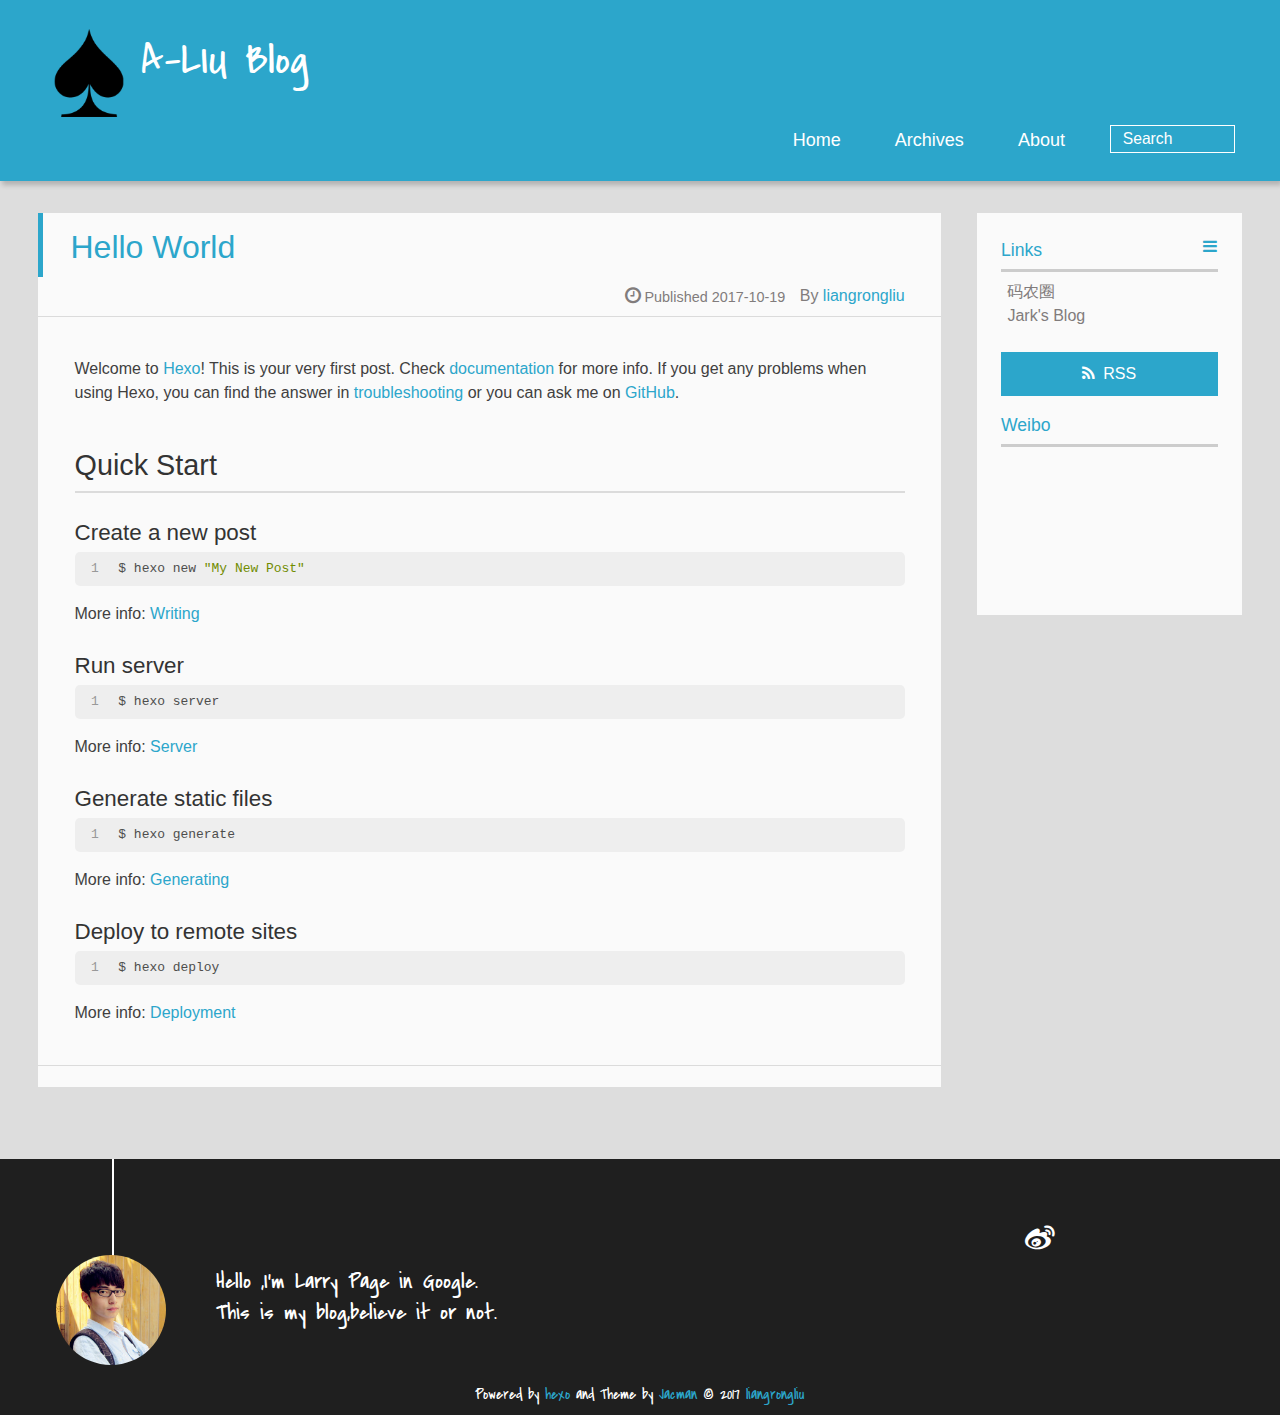
==== index.html @ c2c8382d "Site updated: 2017-10-19 16:52:51" ====
<!DOCTYPE HTML>
<html >
<head>
  <meta charset="UTF-8">
  
    <title>A-LIU Blog</title>
    <meta name="viewport" content="width=device-width, initial-scale=1,user-scalable=no">
    
    <meta name="author" content="liangrongliu">
    

    
    <meta property="og:type" content="website">
<meta property="og:title" content="A-LIU Blog">
<meta property="og:url" content="http://aliu.com/index.html">
<meta property="og:site_name" content="A-LIU Blog">
<meta name="twitter:card" content="summary">
<meta name="twitter:title" content="A-LIU Blog">

    
    <link rel="alternative" href="/atom.xml" title="A-LIU Blog" type="application/atom+xml">
    
    
    <link rel="icon" href="/img/favicon.ico">
    
    
    <link rel="apple-touch-icon" href="/img/jacman.jpg">
    <link rel="apple-touch-icon-precomposed" href="/img/jacman.jpg">
    
    <link rel="stylesheet" href="/css/style.css">
</head>

  <body>
    <header>
      
<div>
		
			<div id="imglogo">
				<a href="/"><img src="/img/logo.png" alt="A-LIU Blog" title="A-LIU Blog"/></a>
			</div>
			
			<div id="textlogo">
				<h1 class="site-name"><a href="/" title="A-LIU Blog">A-LIU Blog</a></h1>
				<h2 class="blog-motto"></h2>
			</div>
			<div class="navbar"><a class="navbutton navmobile" href="#" title="Menu">
			</a></div>
			<nav class="animated">
				<ul>
					<ul>
					 
						<li><a href="/">Home</a></li>
					
						<li><a href="/archives">Archives</a></li>
					
						<li><a href="/about">About</a></li>
					
					<li>
 					
					<form class="search" action="//google.com/search" method="get" accept-charset="utf-8">
						<label>Search</label>
						<input type="search" id="search" name="q" autocomplete="off" maxlength="20" placeholder="Search" />
						<input type="hidden" name="q" value="site:aliu.com">
					</form>
					
					</li>
				</ul>
			</nav>			
</div>
    </header>
    <div id="container">
      <div id="main">

   
    
    <article class="post-expand post" itemprop="articleBody"> 
        <header class="article-info clearfix">
  <h1 itemprop="name">
    
      <a href="/2017/10/19/hello-world/" title="Hello World" itemprop="url">Hello World</a>
  </h1>
  <p class="article-author">By
       
		<a href="/about" title="liangrongliu" target="_blank" itemprop="author">liangrongliu</a>
		
  <p class="article-time">
    <time datetime="2017-10-19T03:25:30.484Z" itemprop="datePublished"> Published 2017-10-19</time>
    
  </p>
</header>
    <div class="article-content">
        
        <p>Welcome to <a href="https://hexo.io/" target="_blank" rel="external">Hexo</a>! This is your very first post. Check <a href="https://hexo.io/docs/" target="_blank" rel="external">documentation</a> for more info. If you get any problems when using Hexo, you can find the answer in <a href="https://hexo.io/docs/troubleshooting.html" target="_blank" rel="external">troubleshooting</a> or you can ask me on <a href="https://github.com/hexojs/hexo/issues" target="_blank" rel="external">GitHub</a>.</p>
<h2 id="Quick-Start"><a href="#Quick-Start" class="headerlink" title="Quick Start"></a>Quick Start</h2><h3 id="Create-a-new-post"><a href="#Create-a-new-post" class="headerlink" title="Create a new post"></a>Create a new post</h3><figure class="highlight bash"><table><tr><td class="gutter"><pre><div class="line">1</div></pre></td><td class="code"><pre><div class="line">$ hexo new <span class="string">"My New Post"</span></div></pre></td></tr></table></figure>
<p>More info: <a href="https://hexo.io/docs/writing.html" target="_blank" rel="external">Writing</a></p>
<h3 id="Run-server"><a href="#Run-server" class="headerlink" title="Run server"></a>Run server</h3><figure class="highlight bash"><table><tr><td class="gutter"><pre><div class="line">1</div></pre></td><td class="code"><pre><div class="line">$ hexo server</div></pre></td></tr></table></figure>
<p>More info: <a href="https://hexo.io/docs/server.html" target="_blank" rel="external">Server</a></p>
<h3 id="Generate-static-files"><a href="#Generate-static-files" class="headerlink" title="Generate static files"></a>Generate static files</h3><figure class="highlight bash"><table><tr><td class="gutter"><pre><div class="line">1</div></pre></td><td class="code"><pre><div class="line">$ hexo generate</div></pre></td></tr></table></figure>
<p>More info: <a href="https://hexo.io/docs/generating.html" target="_blank" rel="external">Generating</a></p>
<h3 id="Deploy-to-remote-sites"><a href="#Deploy-to-remote-sites" class="headerlink" title="Deploy to remote sites"></a>Deploy to remote sites</h3><figure class="highlight bash"><table><tr><td class="gutter"><pre><div class="line">1</div></pre></td><td class="code"><pre><div class="line">$ hexo deploy</div></pre></td></tr></table></figure>
<p>More info: <a href="https://hexo.io/docs/deployment.html" target="_blank" rel="external">Deployment</a></p>

        
        
        <p class="article-more-link">
          
       </p>
    </div>
    <footer class="article-footer clearfix">
<div class="article-catetags">


</div>




<div class="comments-count">
	
</div>

</footer>


    </article>







</div>
      <div class="openaside"><a class="navbutton" href="#" title="Show Sidebar"></a></div>

<div id="asidepart">
<div class="closeaside"><a class="closebutton" href="#" title="Hide Sidebar"></a></div>
<aside class="clearfix">

  


  

  

  <div class="linkslist">
  <p class="asidetitle">Links</p>
    <ul>
        
          <li>
            
            	<a href="https://coderq.com" target="_blank" title="一个面向程序员交流分享的新一代社区">码农圈</a>
            
          </li>
        
          <li>
            
            	<a href="http://wuchong.me" target="_blank" title="Jark&#39;s Blog">Jark&#39;s Blog</a>
            
          </li>
        
    </ul>
</div>

  


  <div class="rsspart">
	<a href="/atom.xml" target="_blank" title="rss">RSS</a>
</div>

  <div class="weiboshow">
  <p class="asidetitle">Weibo</p>
    <iframe width="100%" height="119" class="share_self"  frameborder="0" scrolling="no" src="http://widget.weibo.com/weiboshow/index.php?language=&width=0&height=119&fansRow=2&ptype=1&speed=0&skin=9&isTitle=1&noborder=1&isWeibo=0&isFans=0&uid=&verifier=b3593ceb&dpc=1"></iframe>
</div>


</aside>
</div>
    </div>
    <footer><div id="footer" >
	
	<div class="line">
		<span></span>
		<div class="author"></div>
	</div>
	
	
	<section class="info">
		<p> Hello ,I&#39;m Larry Page in Google. <br/>
			This is my blog,believe it or not.</p>
	</section>
	 
	<div class="social-font" class="clearfix">
		
		<a href="http://weibo.com/2176287895" target="_blank" class="icon-weibo" title="微博"></a>
		
		
		
		
		
		
		
		
		
		
	</div>
			
		

		<p class="copyright">
		Powered by <a href="http://hexo.io" target="_blank" title="hexo">hexo</a> and Theme by <a href="https://github.com/wuchong/jacman" target="_blank" title="Jacman">Jacman</a> © 2017 
		
		<a href="/about" target="_blank" title="liangrongliu">liangrongliu</a>
		
		
		</p>
</div>
</footer>
    <script src="/js/jquery-2.0.3.min.js"></script>
<script src="/js/jquery.imagesloaded.min.js"></script>
<script src="/js/gallery.js"></script>
<script src="/js/jquery.qrcode-0.12.0.min.js"></script>

<script type="text/javascript">
$(document).ready(function(){ 
  $('.navbar').click(function(){
    $('header nav').toggleClass('shownav');
  });
  var myWidth = 0;
  function getSize(){
    if( typeof( window.innerWidth ) == 'number' ) {
      myWidth = window.innerWidth;
    } else if( document.documentElement && document.documentElement.clientWidth) {
      myWidth = document.documentElement.clientWidth;
    };
  };
  var m = $('#main'),
      a = $('#asidepart'),
      c = $('.closeaside'),
      o = $('.openaside');
  c.click(function(){
    a.addClass('fadeOut').css('display', 'none');
    o.css('display', 'block').addClass('fadeIn');
    m.addClass('moveMain');
  });
  o.click(function(){
    o.css('display', 'none').removeClass('beforeFadeIn');
    a.css('display', 'block').removeClass('fadeOut').addClass('fadeIn');      
    m.removeClass('moveMain');
  });
  $(window).scroll(function(){
    o.css("top",Math.max(80,260-$(this).scrollTop()));
  });
  
  $(window).resize(function(){
    getSize(); 
    if (myWidth >= 1024) {
      $('header nav').removeClass('shownav');
    }else{
      m.removeClass('moveMain');
      a.css('display', 'block').removeClass('fadeOut');
      o.css('display', 'none');
        
    }
  });
});
</script>










<link rel="stylesheet" href="/fancybox/jquery.fancybox.css" media="screen" type="text/css">
<script src="/fancybox/jquery.fancybox.pack.js"></script>
<script type="text/javascript">
$(document).ready(function(){ 
  $('.article-content').each(function(i){
    $(this).find('img').each(function(){
      if ($(this).parent().hasClass('fancybox')) return;
      var alt = this.alt;
      if (alt) $(this).after('<span class="caption">' + alt + '</span>');
      $(this).wrap('<a href="' + this.src + '" title="' + alt + '" class="fancybox"></a>');
    });
    $(this).find('.fancybox').each(function(){
      $(this).attr('rel', 'article' + i);
    });
  });
  if($.fancybox){
    $('.fancybox').fancybox();
  }
}); 
</script>



<!-- Analytics Begin -->



<script>
var _hmt = _hmt || [];
(function() {
  var hm = document.createElement("script");
  hm.src = "//hm.baidu.com/hm.js?e6d1f421bbc9962127a50488f9ed37d1";
  var s = document.getElementsByTagName("script")[0]; 
  s.parentNode.insertBefore(hm, s);
})();
</script>



<!-- Analytics End -->

<!-- Totop Begin -->

	<div id="totop">
	<a title="Back to Top"><img src="/img/scrollup.png"/></a>
	</div>
	<script src="/js/totop.js"></script>

<!-- Totop End -->

<!-- MathJax Begin -->
<!-- mathjax config similar to math.stackexchange -->


<!-- MathJax End -->

<!-- Tiny_search Begin -->

<!-- Tiny_search End -->

  </body>
 </html>
---- css/style.css ----
html,body,div,span,applet,object,iframe,h1,h2,h3,h4,h5,h6,p,blockquote,pre,a,abbr,acronym,address,big,cite,code,del,dfn,em,img,ins,kbd,q,s,samp,small,strike,strong,sub,sup,tt,var,dl,dt,dd,ol,ul,li,fieldset,form,label,legend,table,caption,tbody,tfoot,thead,tr,th,td{margin:0;padding:0;border:0;outline:0;font-weight:inherit;font-style:inherit;font-family:inherit;font-size:100%;vertical-align:baseline}body{line-height:1;color:#000;background:#fff}ol,ul{list-style:none}table{border-collapse:separate;border-spacing:0;vertical-align:middle}caption,th,td{text-align:left;font-weight:normal;vertical-align:middle}a img{border:none}/* custom Font*/
@font-face{font-family:"covered_by_your_graceregular";font-weight:normal;font-style:normal;src:url("../font/coveredbyyourgrace-webfont.eot");src:url("../font/coveredbyyourgrace-webfont.eot?#iefix") format('embedded-opentype'),url("../font/coveredbyyourgrace-webfont.svg#covered_by_your_graceregular") format('svg'),url("../font/coveredbyyourgrace-webfont.woff") format('woff'),url("../font/coveredbyyourgrace-webfont.ttf") format('truetype')}/* icon Font */
@font-face{font-family:"FontAwesome";font-style:normal;font-weight:normal;src:url("../font/fontawesome-webfont.eot?v=#4.0.3");src:url("../font/fontawesome-webfont.eot?#iefix&v=#4.0.3") format("embedded-opentype"),url("../font/fontawesome-webfont.woff?v=#4.0.3") format("woff"),url("../font/fontawesome-webfont.ttf?v=#4.0.3") format("truetype"),url("../font/fontawesome-webfont.svg#fontawesomeregular?v=#4.0.3") format("svg")}@font-face{font-family:"fontdiao";font-weight:normal;font-style:normal;src:url("../font/fontdiao.eot");src:url("../font/fontdiao.eot?#iefix") format('embedded-opentype'),url("../font/fontdiao.svg#fontdiao") format('svg'),url("../font/fontdiao.woff") format('woff'),url("../font/fontdiao.ttf") format('truetype')}/* Public style */
*{-webkit-margin-before:0;-webkit-margin-after:0}body{background:#ddd;font-family:"Helvetica Neue","Helvetica","Microsoft YaHei","WenQuanYi Micro Hei",Arial,sans-serif;font-size:100%;color:#817c7c;line-height:1.5;min-height:100vh;display:-webkit-flex;display:-webkit-box;display:-moz-box;display:-webkit-flex;display:-ms-flexbox;display:box;display:flex;-webkit-flex-direction:column;-webkit-box-orient:vertical;-moz-box-orient:vertical;-o-box-orient:vertical;-webkit-flex-direction:column;-ms-flex-direction:column;flex-direction:column}iframe{margin-top:10px}small{font-size:80%}sub,sup{font-size:75%;line-height:0;position:relative;vertical-align:baseline}sup{top:-.5em;padding-left:.3em}sub{bottom:-.25em}a{text-decoration:none;color:#817c7c;}a:hover,a:focus{outline:0;text-decoration:none;-webkit-transition:color 0.25s, background 0.5s;-moz-transition:color 0.25s, background 0.5s;-o-transition:color 0.25s, background 0.5s;-ms-transition:color 0.25s, background 0.5s;transition:color 0.25s, background 0.5s}a:hover:before{-webkit-transition:color 0.25s, background 0.5s;-moz-transition:color 0.25s, background 0.5s;-o-transition:color 0.25s, background 0.5s;-ms-transition:color 0.25s, background 0.5s;transition:color 0.25s, background 0.5s}input:focus{outline:none}input,button{margin:0;padding:0;}input::-moz-focus-inner,button::-moz-focus-inner{border:0;padding:0}h1{font-size:1.5em}.fa{display:inline-block;font-family:FontAwesome;font-style:normal;font-weight:normal;line-height:1;-webkit-font-smoothing:antialiased;-moz-osx-font-smoothing:grayscale}.clearfix{zoom:1}.clearfix:before,.clearfix:after{content:"";display:table}.clearfix:after{clear:both}::-webkit-input-placeholder{color:#fff;padding:2px 0 0 4px}::-moz-placeholder{color:#fff;padding:2px 0 0 4px}:-ms-input-placeholder{color:#fff;padding:2px 0 0 4px}::-webkit-input-placeholder::before{font-family:"FontAwesome";-webkit-font-smoothing:antialiased;-moz-osx-font-smoothing:grayscale;content:"\f002";padding-right:4px}::-moz-placeholder:before{font-family:"FontAwesome";-webkit-font-smoothing:antialiased;-moz-osx-font-smoothing:grayscale;content:"\f002";padding-right:4px}:-ms-input-placeholder::before{font-family:"FontAwesome";-webkit-font-smoothing:antialiased;-moz-osx-font-smoothing:grayscale;content:"\f002";padding-right:4px}input[type="search"]::-webkit-search-cancel-button,input[type="search"]::-webkit-search-decoration{-webkit-appearance:none}::-webkit-search-cancel-button:after{font-family:"FontAwesome";-webkit-font-smoothing:antialiased;-moz-osx-font-smoothing:grayscale;content:'\f00d';color:#fff;padding-right:4px}/* css3 animate */
.animated{-webkit-animation-fill-mode:both;-moz-animation-fill-mode:both;-o-animation-fill-mode:both;-ms-animation-fill-mode:both;animation-fill-mode:both;-webkit-animation-duration:1s;-moz-animation-duration:1s;-o-animation-duration:1s;-ms-animation-duration:1s;animation-duration:1s}@-webkit-keyframes fadeIn{0%{opacity:0;-ms-filter:"progid:DXImageTransform.Microsoft.Alpha(Opacity=0)";filter:alpha(opacity=0)}100%{opacity:1;-ms-filter:none;filter:none}}.fadeIn{-webkit-animation-name:fadeIn;-moz-animation-name:fadeIn;-o-animation-name:fadeIn;-ms-animation-name:fadeIn;animation-name:fadeIn}.fadeOut{-webkit-animation-name:fadeOut;-moz-animation-name:fadeOut;-o-animation-name:fadeOut;-ms-animation-name:fadeOut;animation-name:fadeOut}@-moz-keyframes fadeInDown{0%{opacity:0;-ms-filter:"progid:DXImageTransform.Microsoft.Alpha(Opacity=0)";filter:alpha(opacity=0);-webkit-transform:translateY(-20px);-moz-transform:translateY(-20px);-o-transform:translateY(-20px);-ms-transform:translateY(-20px);transform:translateY(-20px)}100%{opacity:1;-ms-filter:none;filter:none;-webkit-transform:translateY(0);-moz-transform:translateY(0);-o-transform:translateY(0);-ms-transform:translateY(0);transform:translateY(0)}}@-webkit-keyframes fadeInDown{0%{opacity:0;-ms-filter:"progid:DXImageTransform.Microsoft.Alpha(Opacity=0)";filter:alpha(opacity=0);-webkit-transform:translateY(-20px);-moz-transform:translateY(-20px);-o-transform:translateY(-20px);-ms-transform:translateY(-20px);transform:translateY(-20px)}100%{opacity:1;-ms-filter:none;filter:none;-webkit-transform:translateY(0);-moz-transform:translateY(0);-o-transform:translateY(0);-ms-transform:translateY(0);transform:translateY(0)}}@-o-keyframes fadeInDown{0%{opacity:0;-ms-filter:"progid:DXImageTransform.Microsoft.Alpha(Opacity=0)";filter:alpha(opacity=0);-webkit-transform:translateY(-20px);-moz-transform:translateY(-20px);-o-transform:translateY(-20px);-ms-transform:translateY(-20px);transform:translateY(-20px)}100%{opacity:1;-ms-filter:none;filter:none;-webkit-transform:translateY(0);-moz-transform:translateY(0);-o-transform:translateY(0);-ms-transform:translateY(0);transform:translateY(0)}}@keyframes fadeInDown{0%{opacity:0;-ms-filter:"progid:DXImageTransform.Microsoft.Alpha(Opacity=0)";filter:alpha(opacity=0);-webkit-transform:translateY(-20px);-moz-transform:translateY(-20px);-o-transform:translateY(-20px);-ms-transform:translateY(-20px);transform:translateY(-20px)}100%{opacity:1;-ms-filter:none;filter:none;-webkit-transform:translateY(0);-moz-transform:translateY(0);-o-transform:translateY(0);-ms-transform:translateY(0);transform:translateY(0)}}body >header{width:100%;-webkit-box-shadow:2px 4px 5px rgba(3,3,3,0.2);box-shadow:2px 4px 5px rgba(3,3,3,0.2);background:url("../") center #2ca6cb;color:#fff;padding:1em 0 .8em;}@media only screen and (min-width:1024px){body >header{padding:1.8em 0 1.5em}}body >header >div{width:95%;margin:0 auto;position:relative;overflow:hidden;}@media only screen and (min-width:1024px){body >header >div{width:93%}}body >header a{display:block;color:#fff}#imglogo{float:left;width:4em;height:4em;}@media only screen and (min-width:768px){#imglogo{width:5em}}@media only screen and (min-width:1024px){#imglogo{width:5.5em}}#imglogo img{width:4em;}@media only screen and (min-width:768px){#imglogo img{width:5em}}@media only screen and (min-width:1024px){#imglogo img{width:5.5em}}#textlogo{float:left;width:75%;margin-left:.5em;}#textlogo h1.site-name{width:86%;font-family:"covered_by_your_graceregular";font-size:200%;line-height:1.5;-webkit-font-smoothing:antialiased;-moz-osx-font-smoothing:grayscale;}@media only screen and (min-width:768px){#textlogo h1.site-name{font-size:240%}}@media only screen and (min-width:1024px){#textlogo h1.site-name{font-size:280%}}#textlogo h2.blog-motto{font-size:.7em;font-weight:normal;}@media only screen and (min-width:768px){#textlogo h2.blog-motto{font-size:100%}}@media only screen and (min-width:1024px){#textlogo h2.blog-motto{font-size:110%}}.navbar{position:absolute;width:2em;right:0;top:1em;padding:.5em;}@media only screen and (min-width:1024px){.navbar{display:none}}.navbutton::before{font-family:"FontAwesome";-webkit-font-smoothing:antialiased;-moz-osx-font-smoothing:grayscale;content:"\f0c9"}.navmobile::before{padding-left:1em}header nav{float:left;width:100%;font-size:112.5%;padding-top:.5em;max-height:.01em;-webkit-transition:max-height 1s ease-out;-moz-transition:max-height 1s ease-out;-o-transition:max-height 1s ease-out;-ms-transition:max-height 1s ease-out;transition:max-height 1s ease-out;}@media only screen and (min-width:568px){header nav{width:50%}}@media only screen and (min-width:1024px){header nav{float:right;width:auto;margin-top:1em;max-height:none}}@media only screen and (min-width:1024px){header nav ul{float:right}}@media only screen and (min-width:1024px){header nav ul li{float:left}}header nav ul li a{padding:.2em 0 .2em 1em;}@media only screen and (min-width:1024px){header nav ul li a{padding:.2em 1.5em}}header nav ul li a:hover{background:#1b7f9e;color:#e9cd4c}.shownav{max-height:40em}.search{padding:.1em 0 0 1em;}.search input{-webkit-appearance:textfield;font-size:.87em;line-height:1.7;border:1px solid #fff;color:#fff;background:transparent;width:80%;padding-left:.5em;}@media only screen and (min-width:1024px){.search input{width:8em;-webkit-transition:0.5s width;-moz-transition:0.5s width;-o-transition:0.5s width;-ms-transition:0.5s width;transition:0.5s width}.search input:focus{width:15em}}.search label{display:none}/* index layout */
#container{-webkit-flex:1;width:95%;margin:0 auto;overflow:hidden;}@media only screen and (min-width:768px){#container{width:96%}}@media only screen and (min-width:1024px){#container{width:94%}}@media only screen and (min-width:1560px){#container{width:82%}}#main{margin:1em 0 0;line-height:1.8;}@media only screen and (min-width:1024px){#main{margin:2em 0 0;width:75%;float:left;-webkit-transition:margin 0.5s ease-out;-moz-transition:margin 0.5s ease-out;-o-transition:margin 0.5s ease-out;-ms-transition:margin 0.5s ease-out;transition:margin 0.5s ease-out}}#main section.post{background:#fafafa;margin-bottom:.125em;}#main section.post a{display:block;border-left:.5em solid #ccc;-webkit-transition:border-left 0.45s;-moz-transition:border-left 0.45s;-o-transition:border-left 0.45s;-ms-transition:border-left 0.45s;transition:border-left 0.45s;padding:.5em;}@media only screen and (min-width:768px){#main section.post a{padding:1em}}#main section.post a:hover{border-left:.5em solid #2ca6cb}#main section.post a h1{color:#2ca6cb;line-height:2}#main section.post a p{color:#817c7c}#main section.post a time{color:#817c7c;display:block;margin:.5em 0;font-size:.9em}#main article.post-expand{background:#fafafa;margin-bottom:3.5em;}#main article.post-expand .img-logo{max-width:180px;max-height:96px;display:block !important;margin-right:.7em;margin-left:.7em;padding:0;float:right;clear:right}#main article.post-expand .img-topic{max-width:300px;max-height:1800px;display:block !important;margin-left:.7em;margin-right:.7em;padding:0;float:right;clear:right}#main article.post-expand .article-more-link a{display:inline-block;line-height:1em;padding:6px 15px;border-radius:15px;background:#ddd;color:#817c7c;text-decoration:none;}#main article.post-expand .article-more-link a:hover{background:#2ca6cb;color:#fff;text-decoration:none}#archive-page section.post a{font-size:.9em;padding:.5em !important;}@media only screen and (min-width:768px){#archive-page section.post a time{padding-left:1em}}.moveMain{margin-left:10% !important}.unexpand .prev{border-left:.5em solid #ccc;}.unexpand .prev:hover{border-left:.5em solid #2ca6cb}#page-nav{background:#fafafa;text-align:center;overflow:hidden;}#page-nav a{display:inline-block;padding:.5em 1em}#page-nav a{color:#2ca6cb;}#page-nav a:hover{background:#ccc;color:#2ca6cb}#page-nav .prev{float:left;-webkit-transition:border-left 0.5s;-moz-transition:border-left 0.5s;-o-transition:border-left 0.5s;-ms-transition:border-left 0.5s;transition:border-left 0.5s;}#page-nav .prev span:before{font-family:"FontAwesome";-webkit-font-smoothing:antialiased;-moz-osx-font-smoothing:grayscale;content:"\f053";padding-right:.5em}#page-nav .next{float:right;}#page-nav .next span:before{font-family:"FontAwesome";-webkit-font-smoothing:antialiased;-moz-osx-font-smoothing:grayscale;content:"\f054";padding-left:.5em}#page-nav .page-number{display:none;padding:.5em 1em;}@media only screen and (min-width:768px){#page-nav .page-number{display:inline-block}}#page-nav .current{color:#b8b8b8;font-weight:bold}#page-nav .space{color:#2ca6cb}/* page layout */
@media only screen and (min-width:1024px){.page{margin-left:10% !important}}/* archive layout */
.category-icon:before,.tag-icon:before,.archive-icon:before{font-family:"FontAwesome";-webkit-font-smoothing:antialiased;-moz-osx-font-smoothing:grayscale;color:#ccc;font-size:100%;padding-right:.3em}.category-icon:before{content:"\f07b"}.tag-icon:before{content:"\f02c"}.archive-icon:before{content:"\f187"}.archive-title{margin:1em 0;padding:2em;background:#fafafa;border-left:.5em solid #ccc;}@media only screen and (min-width:1024px){.archive-title{margin:2em 0;width:18.5%;padding-left:.5%;float:left}}.archive-title h2{width:90%;color:#2ca6cb;font-size:120%}.archive-title a{color:#2ca6cb;-webkit-transition:color 0.5s;-moz-transition:color 0.5s;-o-transition:color 0.5s;-ms-transition:color 0.5s;transition:color 0.5s;}.archive-title a:hover{color:#2ca6cb;-webkit-transition:color 0.5s;-moz-transition:color 0.5s;-o-transition:color 0.5s;-ms-transition:color 0.5s;transition:color 0.5s}.current{color:#ea6753 !important}@media only screen and (min-width:768px){.archive-part{min-height:200px}}@media only screen and (min-width:1024px){.archive-part{float:right;margin-left:2% !important}}.archive-part section.post{width:100%;}.archive-part section.post time{font-size:1.1em !important;float:left;}@media only screen and (max-width:568px){.archive-part section.post time{width:100%}}@media only screen and (min-width:568px){.archive-part section.post time{width:20%}}@media only screen and (min-width:768px){.archive-nav{width:100%;float:left;margin-top:1em}}/* tags&categories layout */
.all-list-box{min-height:400px}.post,.page,.link,.photo{background:#fafafa;}.post a,.page a,.link a,.photo a{color:#2ca6cb;}.post a:hover,.page a:hover,.link a:hover,.photo a:hover{color:#ea6753}@media only screen and (min-width:768px){article header.article-info{border-bottom:1px solid #dbdbdb}}article header.article-info >h1{padding:.2em 3%;font-size:170%;line-height:1.5;word-wrap:break-word;word-break:normal;-webkit-font-smoothing:antialiased;-moz-osx-font-smoothing:grayscale;border-left:5px solid #2ca6cb}@media only screen and (min-width:1024px){article header.article-info >h1{font-size:200%;padding-top:.3em}}article header.article-info >p.article-author{padding:.3em 4% .3em 0;text-align:right;border-bottom:1px solid #dbdbdb;}@media only screen and (min-width:768px){article header.article-info >p.article-author{float:right;border-bottom:none}}article header.article-info >p.article-time{padding-top:.5em;font-size:.8em;text-align:center;margin-bottom:-2.7em;}@media only screen and (min-width:768px){article header.article-info >p.article-time{float:right;margin-right:1em;padding-top:.1em;font-size:.9em}}article header.article-info >p.article-time:before{font-family:"FontAwesome";font-size:130%;content:"\f017";-webkit-font-smoothing:antialiased;-moz-osx-font-smoothing:grayscale}article .article-content{padding:1.5em 4%;color:#413f3f;font-size:100%;}article .article-content:before,article .article-content:after{content:"";display:block;clear:both}article .article-content .kb{padding:.1em .6em;border:1px solid #ccc;background-color:code-color;color:#8f8f8f;-webkit-box-shadow:0 1px 0 rgba(0,0,0,0.2),0 0 0 2px #fff inset;box-shadow:0 1px 0 rgba(0,0,0,0.2),0 0 0 2px #fff inset;border-radius:3px;display:inline-block;margin:0 .1em;text-shadow:0 1px 0 #fff;line-height:1.5;white-space:nowrap}article .article-content h1,article .article-content h2{font-size:180%;line-height:1.2em;padding-bottom:.3em;margin-top:1.5em;border-bottom:2px solid #dbdbdb}article .article-content h3{font-size:140%;line-height:1em;margin-top:1.3em}article .article-content h4,article .article-content h5,article .article-content h6{font-size:140%}article .article-content h1,article .article-content h2,article .article-content h3,article .article-content h4,article .article-content h5,article .article-content h6{color:#333;-webkit-font-smoothing:antialiased;-moz-osx-font-smoothing:grayscale;}article .article-content h1 >code,article .article-content h2 >code,article .article-content h3 >code,article .article-content h4 >code,article .article-content h5 >code,article .article-content h6 >code{color:#a3a3a3}article .article-content hr{border:1px solid #dbdbdb}article .article-content strong{font-weight:bold}article .article-content em{font-style:italic}article .article-content acronym,article .article-content abbr{border-bottom:1px dotted}article .article-content blockquote{border-left:.2em solid #2ca6cb;margin:.65em 0 .65em 1%;padding-left:1%;line-height:1.5;font-size:100%;color:#808080;}article .article-content blockquote footer{background:#fafafa;padding:0;margin:0;font-size:80%;line-height:1em}article .article-content blockquote cite{font-style:italic;padding-left:.5em}article .article-content ul,article .article-content ol{padding-left:1.5em;font-size:100%;padding-top:.7em;}@media only screen and (min-width:768px){article .article-content ul,article .article-content ol{padding-left:1.5em}}article .article-content ul li{list-style:disc;text-align:match-parent}article .article-content ol li{list-style-type:decimal}article .article-content dl dt{font-weight:blod}article .article-content ul li>code,article .article-content ol li>code,article .article-content p code,article .article-content strong code,article .article-content em code,article .article-content table th>code,article .article-content table td>code{font-family:Monaco,Menlo,Consolas,Courier New,monospace;background:#eee;color:#d14;border:1px solid #d6d6d6;padding:0 5px;margin:0 2px;font-size:90%;white-space:nowrap;text-shadow:0 1px #fff;-webkit-border-radius:.25em;border-radius:.25em}article .article-content p{line-height:1.5;margin-top:.7em;}@media only screen and (min-width:1024px){article .article-content p{margin-top:1em}}article .article-content img,article .article-content video,article .article-content figure img{max-width:100%;height:auto;vertical-align:middle;padding-top:.5em;}@media only screen and (min-width:1024px){article .article-content img,article .article-content video,article .article-content figure img{padding-top:.7em}}article .article-content .img-topic,article .article-content .img-logo{display:none}article .article-content .img-center{display:block;margin:auto}article .article-content .img-shadow{-webkit-box-shadow:0 0 2px 3px #ddd;box-shadow:0 0 2px 3px #ddd}article .article-content figcaption,article .article-content .caption{display:block;margin-top:.3em;color:#808080;position:relative;font-size:.9em;padding-left:1.3em;}article .article-content figcaption:before,article .article-content .caption:before{content:'\f040';position:absolute;font:.9em "FontAwesome";position:absolute;left:0;top:.3em}article .article-content .video-container{position:relative;padding-top:56%;height:0;overflow:hidden;}article .article-content .video-container iframe,article .article-content .video-container object,article .article-content .video-container embed{position:absolute;top:0;left:0;width:100%;height:100%;margin-top:0}article .article-content table{max-width:100%;border-collapse:collapse;border-spacing:0;margin-top:1em;}article .article-content table th{font-weight:bold;border-bottom:2px solid #dbdbdb;padding:.5em;line-height:1.3em}article .article-content table td{border-bottom:1px solid #dbdbdb;padding:.5em;line-height:1.3em}article .article-content .pullquote{text-align:left;width:45%;margin:0;border:none}article .article-content .left{margin-left:.5em;margin-right:1em;float:left}article .article-content .right{margin-right:.5em;margin-left:1em;float:right}footer.article-footer{background:#fafafa;padding:0 4%;margin:0;border-top:1px solid #dbdbdb}.article-share{float:right;width:100%;}@media only screen and (min-width:568px){.article-share{width:60%}}@media only screen and (min-width:768px){.article-share{width:16.5em}}.article-share .share-jiathis{padding:.5em 0;margin-top:.3em}.share span{float:right;height:3em;width:1em;margin-right:.5em;position:relative;color:#d6d6d6;}.share span:before{font-family:"FontAwesome";content:"\f064";font-size:1em;-webkit-font-smoothing:antialiased;-moz-osx-font-smoothing:grayscale;width:1.5em;height:1.5em;position:absolute;top:50%;left:50%;margin-top:-.75em;margin-left:-.75em}.share a{float:right;width:3em;height:3em;display:block;position:relative;}.share a:before{font-size:1.2em;font-family:"FontAwesome";text-align:center;color:#817c7c;-webkit-font-smoothing:antialiased;-moz-osx-font-smoothing:grayscale;width:1.5em;height:1.5em;position:absolute;top:50%;left:50%;margin-top:-.75em;margin-left:-.75em}.share a:hover:before{color:#fff}.article-share-twitter:before{content:"\f099"}.article-share-twitter:hover{background:#00aced;text-shadow:0 1px #008abe}.article-share-facebook:before{content:"\f09a"}.article-share-facebook:hover{background:#3b5998;text-shadow:0 1px #2f477a}.article-share-weibo:before{content:"\f18a"}.article-share-weibo:hover{background:#c64d3e;text-shadow:0 1px #a13c2f}.article-share-qrcode:before{font-family:"fontdiao" !important;content:"\f132"}.article-share-qrcode:hover{background:#49ae0f;text-shadow:0 1px #3a8b0c}.article-share-renren:before{content:"\f18b"}.article-share-renren:hover{background:#369;text-shadow:0 1px #29527a}.article-back-to-top:before{content:"\f062"}.article-back-to-top:hover{background:#762c54;text-shadow:0 1px #5e2343}.hoverqrcode{background:#fff;border:3px solid #2ca6cb;border-radius:10px;display:inline-block;position:absolute}.overlay{display:none !important}.comments-count{color:#d6d6d6;margin-top:.3em;padding:.5em 0;float:right;}.comments-count span:before{font-family:"FontAwesome";-webkit-font-smoothing:antialiased;-moz-osx-font-smoothing:grayscale;content:"\f075"}@media only screen and (max-width:568px){.comments-count{float:left}}.comments-count-link{padding:.5em;margin:0 .3em;}.comments-count-link:hover{color:#fff !important;background:#2ca6cb}.article-tags,.article-categories{padding:.5em 0;float:left;}@media only screen and (max-width:568px){.article-tags,.article-categories{margin-right:1em !important}}.article-tags{color:#d6d6d6;}@media only screen and (max-width:568px){.article-tags{margin-left:0}}.article-tags span{position:relative;float:left;width:1em;height:2em;margin-right:.5em;}.article-tags span:before{font-family:"FontAwesome";-webkit-font-smoothing:antialiased;-moz-osx-font-smoothing:grayscale;width:1.2em;height:1.2em;position:absolute;top:50%;left:50%;margin-top:-.6em;margin-left:-.6em;content:"\f02c"}.article-tags a{float:left;padding:0 .3em;margin:.3em;background:#e6e6e6;}.article-tags a:hover{color:#fff;background:#2ca6cb}.article-categories{color:#d6d6d6;margin-top:.3em;margin-right:3em;}.article-categories span:before{font-family:"FontAwesome";-webkit-font-smoothing:antialiased;-moz-osx-font-smoothing:grayscale;content:"\f07b"}.article-category-link{padding:.5em;margin:0 .3em;}.article-category-link:hover{color:#fff !important;background:#2ca6cb}.article-nav{padding:0 10%;}@media only screen and (min-width:768px){.article-nav{padding:0 4%}}.article-nav strong{font-size:1em;font-weight:bold}.article-nav a{display:block;overflow:hidden}.article-nav .prev a:hover,.article-nav .next a:hover{background:#2ca6cb;color:#fff}.article-nav .prev{width:100%;float:left;}.article-nav .prev strong{padding-left:1.8em}.article-nav .prev span:before{font-family:"FontAwesome";-webkit-font-smoothing:antialiased;-moz-osx-font-smoothing:grayscale;content:"\f053";padding-right:.5em}@media only screen and (min-width:768px){.article-nav .prev{width:45%;float:left}}.article-nav .next{width:100%;float:left;text-align:left;}.article-nav .next strong{padding-left:1.5em}.article-nav .next span:before{font-family:"FontAwesome";-webkit-font-smoothing:antialiased;-moz-osx-font-smoothing:grayscale;content:"\f054";padding-right:.5em}@media only screen and (min-width:768px){.article-nav .next{width:45%;float:right;text-align:right}.article-nav .next strong{padding-right:1.8em}.article-nav .next span:before{content:none}.article-nav .next span:after{font-family:"FontAwesome";-webkit-font-smoothing:antialiased;-moz-osx-font-smoothing:grayscale;content:"\f054";padding-left:.5em}}section.comment{padding:0 4%;margin:1em 0}.toc-article{background:#eee;margin:1.6em 0 0 2em;padding:1em;-webkit-border-radius:4px;border-radius:4px;border:1px solid #ddd;}.toc-article strong{padding:.3em 0}.toc-article ul li{list-style:disc;text-align:match-parent;margin:.5em 0}.toc-article ol li{list-style-type:decimal;margin:.5em 0}#toc{line-height:1.3em;font-size:.8em;float:right;}#toc .toc{padding:0;}#toc .toc li{list-style-type:none}#toc .toc-child{padding-left:1.5em;padding-top:0}#toc.toc-aside{display:none;width:13%;position:fixed;right:2%;top:320px;overflow:hidden;line-height:1.5em;font-size:1em;color:#333;opacity:.6;-ms-filter:"progid:DXImageTransform.Microsoft.Alpha(Opacity=60)";filter:alpha(opacity=60);-webkit-transition:opacity 1s ease-out;-moz-transition:opacity 1s ease-out;-o-transition:opacity 1s ease-out;-ms-transition:opacity 1s ease-out;transition:opacity 1s ease-out;}#toc.toc-aside strong{padding:.3em 0;color:#817c7c}#toc.toc-aside:hover{-webkit-transition:opacity 0.3s ease-out;-moz-transition:opacity 0.3s ease-out;-o-transition:opacity 0.3s ease-out;-ms-transition:opacity 0.3s ease-out;transition:opacity 0.3s ease-out;opacity:1;-ms-filter:none;filter:none}#toc.toc-aside a{-webkit-transition:color 1s ease-out;-moz-transition:color 1s ease-out;-o-transition:color 1s ease-out;-ms-transition:color 1s ease-out;transition:color 1s ease-out;}#toc.toc-aside a:hover{color:#2ca6cb;-webkit-transition:color 0.3s ease-out;-moz-transition:color 0.3s ease-out;-o-transition:color 0.3s ease-out;-ms-transition:color 0.3s ease-out;transition:color 0.3s ease-out}.active{color:#2ca6cb !important}.openaside{display:none;position:fixed;right:7.5%;top:260px;}.openaside a{display:block;color:#fff;border:1px solid #fff;border-radius:5px;background:#2ca6cb;padding:.2em .55em;}.openaside a::before{font-family:"FontAwesome";-webkit-font-smoothing:antialiased;-moz-osx-font-smoothing:grayscale;content:"\f0c9"}.closeaside{display:none;}.closeaside a{color:#2ca6cb;}.closeaside a:hover{color:#2ca6cb}.closeaside a::before{font-family:"FontAwesome";-webkit-font-smoothing:antialiased;-moz-osx-font-smoothing:grayscale;content:"\f0c9"}@media only screen and (min-width:1024px){.closeaside{display:block;position:absolute;right:25px;top:22px}}#asidepart{background:#fafafa;margin:1em 0 0;padding:.5em 2% 1em;}@media only screen and (min-width:1024px){#asidepart{position:relative;float:left;width:18%;margin:2em 0 0 3%}}.asidetitle{font-size:1.1em;color:#2ca6cb;padding:0 0 .3125em 0;border-bottom:.1875em solid #ccc;}.asidetitle a{color:#2ca6cb;}.asidetitle a:hover{color:#2ca6cb;-webkit-transition:color 0.5s;-moz-transition:color 0.5s;-o-transition:color 0.5s;-ms-transition:color 0.5s;transition:color 0.5s}@media only screen and (min-width:768px){.categorieslist{width:45%;float:left;margin:0 5% 0 0}}@media only screen and (min-width:1024px){.categorieslist{width:100%;float:none;margin:1em 0 0}}.categorieslist li{border-bottom:1px solid #ccc;}.categorieslist li a{display:block;padding:.5em 5%;}.categorieslist li a:hover{color:#2ca6cb}.tagslist{margin:1em 0 0;}@media only screen and (min-width:768px){.tagslist{width:45%;float:left;margin:0 5% 0 0}}@media only screen and (min-width:1024px){.tagslist{width:100%;float:none;margin:1em 0 0}}.tagslist ul{padding:.5em 0}.tagslist ul li{float:left;}.tagslist ul li a{display:block;margin:.3125em;padding:.125em .3125em;background:#dbdbdb;}.tagslist ul li a:hover{color:#2ca6cb;background:#e6e6e6}.rsspart{background:#2ca6cb;width:100%;}@media only screen and (min-width:768px){.rsspart{float:left;width:45%;margin:0 5% 0 0}}@media only screen and (min-width:1024px){.rsspart{width:100%;float:none;margin:1em 0 0}}.rsspart a{color:#fff;display:block;padding:.625em 0;text-align:center;}.rsspart a:hover{color:#2ca6cb;background:#fafafa}.rsspart a::before{font-family:"FontAwesome";-webkit-font-smoothing:antialiased;-moz-osx-font-smoothing:grayscale;padding-right:.5em;content:"\f09e"}.archiveslist{padding-right:1em;}@media only screen and (min-width:1024px){.archiveslist{width:100%;float:none;margin:1em 0 0}}.archiveslist li{font-size:.8em;line-height:2em;}.archiveslist li a{padding:.5em;}.archiveslist li a:hover{color:#2ca6cb;-webkit-transition:color 0.25s;-moz-transition:color 0.25s;-o-transition:color 0.25s;-ms-transition:color 0.25s;transition:color 0.25s}.archiveslist .archive-list-count:before{content:"("}.archiveslist .archive-list-count:after{content:")"}.archive-list{padding:.5em 0}.archive-float ul{padding:0}.archive-float li{float:left;margin:.3em;}@media only screen and (min-width:1024px){.archive-float li{float:none}}@media only screen and (min-width:768px){.tagcloudlist{width:45%;float:left;margin:0 5% 0 0}}@media only screen and (min-width:1024px){.tagcloudlist{width:100%;float:none;margin:1em 0 0}}.tagcloudlist .tagcloudlist a{padding:.2em;display:block;float:left;}.tagcloudlist .tagcloudlist a:hover{color:#2ca6cb;-webkit-transition:color 0.25s;-moz-transition:color 0.25s;-o-transition:color 0.25s;-ms-transition:color 0.25s;transition:color 0.25s}.linkslist{margin-top:.5em;}@media only screen and (min-width:768px){.linkslist{width:45%;float:left;margin:0 5% 0 0}}@media only screen and (min-width:1024px){.linkslist{width:100%;float:none;margin:1em 0 0}}.linkslist ul{padding:.5em 0;}.linkslist ul a{font-size:1em;line-height:1.5;display:block;padding:0 3%;}.linkslist ul a:hover{color:#2ca6cb;-webkit-transition:color 0.25s;-moz-transition:color 0.25s;-o-transition:color 0.25s;-ms-transition:color 0.25s;transition:color 0.25s}.weiboshow{margin-top:.5em;}@media only screen and (min-width:768px){.weiboshow{width:45%;float:left;margin:0 5% 0 0}}@media only screen and (min-width:1024px){.weiboshow{width:100%;float:none;margin:1em 0 0}}.weiboshow iframe{padding:.5em 0}.doubanshow{margin-top:.5em;}@media only screen and (min-width:768px){.doubanshow{width:45%;float:left;margin:0 5% 0 0}}@media only screen and (min-width:1024px){.doubanshow{width:100%;float:none;margin:1em 0 0}}.doubanshow div{padding:.5em 0}.github-card{margin-top:1.5em;}@media only screen and (min-width:768px){.github-card{width:45%;float:left;margin:0 5% 0 0}}@media only screen and (min-width:1024px){.github-card{width:100%;float:none;margin:1em 0 0}}.github-card div{padding:.5em 0}footer{margin-top:1em;background:#1f1f1f;padding:0 2% .5em}#footer{width:95%;margin:0 auto;overflow:hidden;position:relative;}#footer .line{width:100%;height:14em;margin:0 auto;}@media only screen and (min-width:768px){#footer .line{width:10em;float:left;position:relative}}#footer .line span{display:block;width:.5em;height:6.25em;border-right:.125em solid #fff;margin:0 auto;}@media only screen and (min-width:768px){#footer .line span{position:absolute;left:3em;margin:0 0 1.5em}}.author{width:6.875em;height:6.875em;margin:0 auto;background:no-repeat url("../img/author.jpg") left top;-webkit-background-size:6.875em 6.875em;-moz-background-size:6.875em 6.875em;background-size:6.875em 6.875em;border-radius:3.4375em;-webkit-transition:-webkit-transform 2s ease-out;-moz-transition:-moz-transform 2s ease-out;-o-transition:-o-transform 2s ease-out;-ms-transition:-ms-transform 2s ease-out;transition:transform 2s ease-out;}.author:hover{-webkit-transform:rotateZ(360deg);-moz-transform:rotateZ(360deg);-o-transform:rotateZ(360deg);-ms-transform:rotateZ(360deg);transform:rotateZ(360deg)}@media only screen and (min-width:768px){.author{position:absolute;top:6em;margin:0 0 1.5em}}.info{font-family:"covered_by_your_graceregular";-webkit-font-smoothing:antialiased;-moz-osx-font-smoothing:grayscale;font-size:150%;line-height:1.3em;width:90%;margin:0 auto;color:#fff;}@media only screen and (min-width:768px){.info{margin:4.5em 0 2em 0;float:left;width:75%}}.social-font{width:100%;margin:0 auto;float:left;padding-left:3%;}@media only screen and (min-width:568px){.social-font{padding-left:20%}}@media only screen and (min-width:768px){.social-font{width:15em;position:absolute;right:-2em;top:3em}}.social-font a{float:left;display:block;width:14%;color:#fff;font-size:185%;padding:.5em;}@media only screen and (min-width:1024px){.social-font a{padding:.3em}}.social-font a:hover:before{color:#2ca6cb}.icon-weibo:before,.icon-github:before,.icon-twitter:before,.icon-facebook:before,.icon-stack-overflow:before,.icon-email:before,.icon-google_plus:before,.icon-linkedin:before{font-family:"FontAwesome";-webkit-font-smoothing:antialiased;-moz-osx-font-smoothing:grayscale}.icon-weibo:before{content:"\f18a"}.icon-github:before{content:"\f09b"}.icon-twitter:before{content:"\f099"}.icon-facebook:before{content:"\f09a"}.icon-stack-overflow:before{content:"\f16c"}.icon-email:before{content:"\f003"}.icon-google_plus:before{content:"\f0d5"}.icon-linkedin:before{content:"\f08c"}.icon-douban:before{font-family:"fontdiao";-webkit-font-smoothing:antialiased;-moz-osx-font-smoothing:grayscale;content:"\f111"}.icon-zhihu:before{font-family:"fontdiao";-webkit-font-smoothing:antialiased;-moz-osx-font-smoothing:grayscale;content:"\f142"}.copyright{-webkit-font-smoothing:antialiased;-moz-osx-font-smoothing:grayscale;font-family:"covered_by_your_graceregular";width:100%;color:#fff;text-align:center;}@media only screen and (min-width:768px){.copyright{float:left}}.copyright a{color:#2ca6cb;}.copyright a:hover{color:#2ca6cb;text-decoration:underline}.cc-license{width:100%;float:left;text-align:center;}.cc-license .cc-opacity{opacity:.7;-ms-filter:"progid:DXImageTransform.Microsoft.Alpha(Opacity=70)";filter:alpha(opacity=70);border-bottom:none;}.cc-license .cc-opacity:hover{opacity:.9;-ms-filter:"progid:DXImageTransform.Microsoft.Alpha(Opacity=90)";filter:alpha(opacity=90)}.cc-license img{display:inline-block}.article-content pre,.article-content .highlight,.article-content .highlight pre{background:#eee;margin:.5em 0;padding:.5em 2%;color:#4d4d4c;line-height:1.5;font-size:.8em;-webkit-border-radius:.35em;border-radius:.35em;word-wrap:break-word;}@media only screen and (min-width:568px){.article-content pre,.article-content .highlight,.article-content .highlight pre{font-size:.9em}}.article-content .highlight .gutter pre,.article-content .gist .gist-file .gist-data .line-numbers{color:#999;font-size:.4em;}@media only screen and (min-width:568px){.article-content .highlight .gutter pre,.article-content .gist .gist-file .gist-data .line-numbers{font-size:.9em;line-height:1.5}}.article-content pre{font-family:Monaco,Menlo,Consolas,Courier New,monospace;}.article-content .highlight{overflow:auto;font-size:.4em;}@media only screen and (min-width:568px){.article-content .highlight{font-size:.9em}}.article-content .highlight pre{border:none;margin:0;padding:0}.article-content .highlight table{margin:0;width:auto}.article-content .highlight td{border:none;padding:0}.article-content .highlight figcaption{zoom:1;font-size:.85em;text-align:left;color:#8e908c;line-height:1em;padding:.5em 0;margin-bottom:.5em;}.article-content .highlight figcaption:before,.article-content .highlight figcaption:after{content:"";display:table}.article-content .highlight figcaption:after{clear:both}.article-content .highlight figcaption a{float:right}.article-content .highlight .gutter pre{text-align:right;padding-right:1.5em}.article-content .highlight .line{height:20px}.article-content .gist{margin:.5em 0;background:#eee;padding:1em 2%;-webkit-border-radius:.35em;border-radius:.35em;}.article-content .gist .gist-file{border:none;font-family:Monaco,Menlo,Consolas,Courier New,monospace;margin:0;}.article-content .gist .gist-file .gist-data{background:none;border:none;}.article-content .gist .gist-file .gist-data .line-numbers{background:none;border:none;padding:0 1.5em 0 0}.article-content .gist .gist-file .gist-data .line-data{padding:0 !important}.article-content .gist .gist-file .highlight{margin:0;padding:0;border:none;background:#eee}.article-content .gist .gist-file .gist-meta{background:#eee;color:#8e908c;font:.85em "Georgia",serif;text-shadow:0 0;padding:0;margin-top:1em;}.article-content .gist .gist-file .gist-meta a{color:#2ca6cb;font-weight:normal;}.article-content .gist .gist-file .gist-meta a:hover{color:#2ca6cb}pre .comment,pre .title{color:#8e908c}pre .variable,pre .attribute,pre .tag,pre .regexp,pre .ruby .constant,pre .xml .tag .title,pre .xml .pi,pre .xml .doctype,pre .html .doctype,pre .css .id,pre .css .class,pre .css .pseudo{color:#c82829}pre .number,pre .preprocessor,pre .built_in,pre .literal,pre .params,pre .constant{color:#f5871f}pre .class,pre .ruby .class .title,pre .css .rules .attribute{color:#718c00}pre .string,pre .value,pre .inheritance,pre .header,pre .ruby .symbol,pre .xml .cdata{color:#718c00}pre .css .hexcolor{color:#3e999f}pre .function,pre .python .decorator,pre .python .title,pre .ruby .function .title,pre .ruby .title .keyword,pre .perl .sub,pre .javascript .title,pre .coffeescript .title{color:#4271ae}pre .keyword,pre .javascript .function{color:#8959a8}.gallery{overflow:hidden;position:relative;}.gallery:hover .control{opacity:1;-ms-filter:none;filter:none}.gallery img{min-width:100%;max-width:100%;height:auto;position:absolute;top:0;left:0;opacity:0;-ms-filter:"progid:DXImageTransform.Microsoft.Alpha(Opacity=0)";filter:alpha(opacity=0)}.gallery .control{opacity:0;-ms-filter:"progid:DXImageTransform.Microsoft.Alpha(Opacity=0)";filter:alpha(opacity=0);-webkit-transition:0.3s;-moz-transition:0.3s;-o-transition:0.3s;-ms-transition:0.3s;transition:0.3s}.gallery .prev,.gallery .next{position:absolute;top:0;width:50%;height:100%;cursor:pointer;}.gallery .prev:before,.gallery .next:before{position:absolute;font:24px/1 "FontAwesome";text-align:center;width:24px;text-shadow:0 0 15px rgba(0,0,0,0.5);color:#fff;margin-top:-12px;top:50%}.gallery .prev{left:0;}.gallery .prev:before{content:'\f053';left:10px}.gallery .next{right:0;}.gallery .next:before{content:'\f054';right:10px}#totop{position:fixed;bottom:5em;right:1em;cursor:pointer;}@media only screen and (max-width:1024px){#totop{display:none !important}}
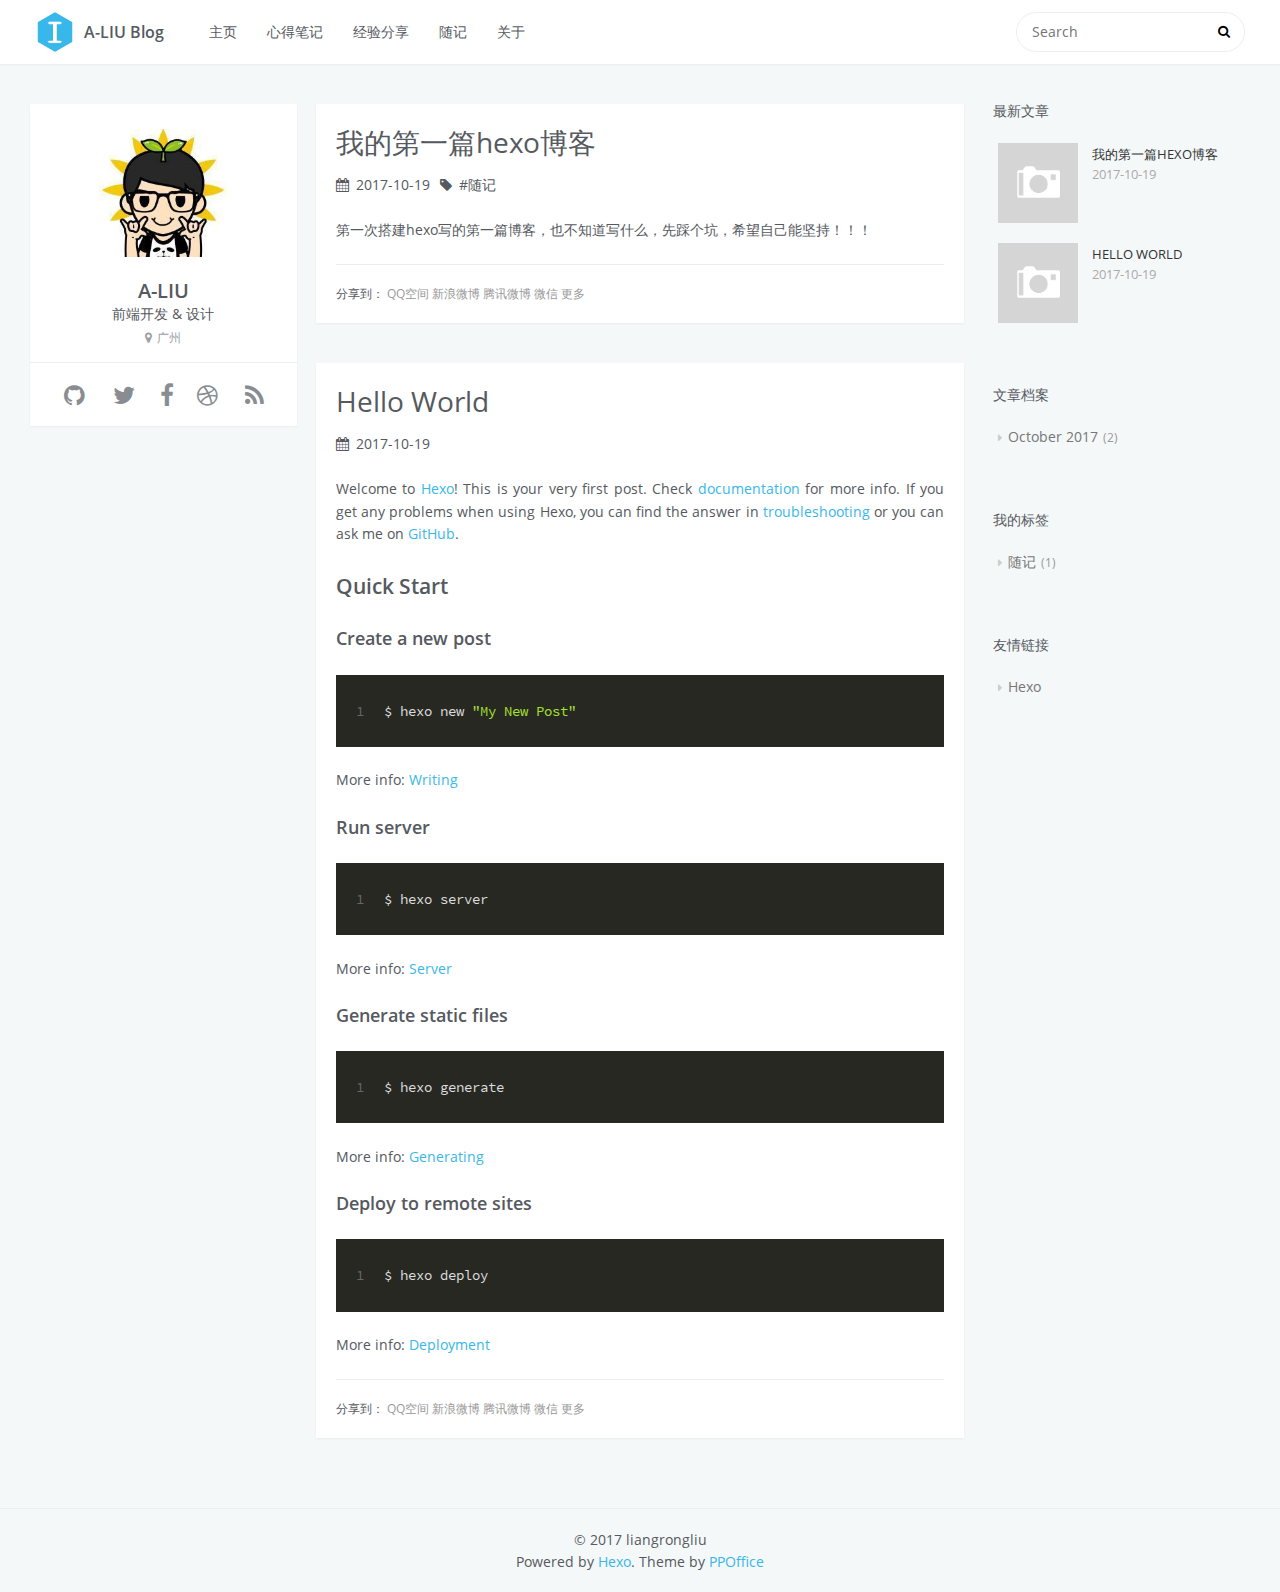
==== commit 3cc684d1: "Site updated: 2017-10-20 18:20:32" ====
--- a/index.html
+++ b/index.html
@@ -1,97 +1,358 @@
-
- <!DOCTYPE HTML>
-<html >
+<!DOCTYPE html>
+<html>
 <head>
-  <meta charset="UTF-8">
-  
+    <meta charset="utf-8">
+    
     <title>A-LIU Blog</title>
-    <meta name="viewport" content="width=device-width, initial-scale=1,user-scalable=no">
-    
-    <meta name="author" content="liangrongliu">
-    
-
-    
-    <meta property="og:type" content="website">
+    <meta name="viewport" content="width=device-width, initial-scale=1, maximum-scale=1" />
+    <meta name="description" content="女前端，前端经验分享，html css javascript vue">
+<meta property="og:type" content="website">
 <meta property="og:title" content="A-LIU Blog">
 <meta property="og:url" content="http://aliu.com/index.html">
 <meta property="og:site_name" content="A-LIU Blog">
+<meta property="og:description" content="女前端，前端经验分享，html css javascript vue">
 <meta name="twitter:card" content="summary">
 <meta name="twitter:title" content="A-LIU Blog">
-
-    
-    <link rel="alternative" href="/atom.xml" title="A-LIU Blog" type="application/atom+xml">
-    
-    
-    <link rel="icon" href="/img/favicon.ico">
-    
-    
-    <link rel="apple-touch-icon" href="/img/jacman.jpg">
-    <link rel="apple-touch-icon-precomposed" href="/img/jacman.jpg">
-    
+<meta name="twitter:description" content="女前端，前端经验分享，html css javascript vue">
+    
+
+    
+        <link rel="alternate" href="/" title="A-LIU Blog" type="application/atom+xml" />
+    
+
+    
+
+    <link rel="stylesheet" href="/libs/font-awesome/css/font-awesome.min.css">
+    <link rel="stylesheet" href="/libs/open-sans/styles.css">
+    <link rel="stylesheet" href="/libs/source-code-pro/styles.css">
+
     <link rel="stylesheet" href="/css/style.css">
+
+    <script src="/libs/jquery/2.1.3/jquery.min.js"></script>
+    
+    
+        <link rel="stylesheet" href="/libs/lightgallery/css/lightgallery.min.css">
+    
+    
+        <link rel="stylesheet" href="/libs/justified-gallery/justifiedGallery.min.css">
+    
+    
+    
+    
+
+
 </head>
 
-  <body>
-    <header>
-      
-<div>
-		
-			<div id="imglogo">
-				<a href="/"><img src="/img/logo.png" alt="A-LIU Blog" title="A-LIU Blog"/></a>
-			</div>
-			
-			<div id="textlogo">
-				<h1 class="site-name"><a href="/" title="A-LIU Blog">A-LIU Blog</a></h1>
-				<h2 class="blog-motto"></h2>
-			</div>
-			<div class="navbar"><a class="navbutton navmobile" href="#" title="Menu">
-			</a></div>
-			<nav class="animated">
-				<ul>
-					<ul>
-					 
-						<li><a href="/">Home</a></li>
-					
-						<li><a href="/archives">Archives</a></li>
-					
-						<li><a href="/about">About</a></li>
-					
-					<li>
- 					
-					<form class="search" action="//google.com/search" method="get" accept-charset="utf-8">
-						<label>Search</label>
-						<input type="search" id="search" name="q" autocomplete="off" maxlength="20" placeholder="Search" />
-						<input type="hidden" name="q" value="site:aliu.com">
-					</form>
-					
-					</li>
-				</ul>
-			</nav>			
+<body>
+    <div id="container">
+        <header id="header">
+    <div id="header-main" class="header-inner">
+        <div class="outer">
+            <a href="/" id="logo">
+                <i class="logo"></i>
+                <span class="site-title">A-LIU Blog</span>
+            </a>
+            <nav id="main-nav">
+                
+                    <a class="main-nav-link" href="/.">主页</a>
+                
+                    <a class="main-nav-link" href="/.">心得笔记</a>
+                
+                    <a class="main-nav-link" href="/categories">经验分享</a>
+                
+                    <a class="main-nav-link" href="/tags">随记</a>
+                
+                    <a class="main-nav-link" href="/about">关于</a>
+                
+            </nav>
+            
+                
+                <nav id="sub-nav">
+                    <div class="profile" id="profile-nav">
+                        <a id="profile-anchor" href="javascript:;">
+                            <img class="avatar" src="/css/images/author.jpg" />
+                            <i class="fa fa-caret-down"></i>
+                        </a>
+                    </div>
+                </nav>
+            
+            <div id="search-form-wrap">
+
+    <form class="search-form">
+        <input type="text" class="ins-search-input search-form-input" placeholder="Search" />
+        <button type="submit" class="search-form-submit"></button>
+    </form>
+    <div class="ins-search">
+    <div class="ins-search-mask"></div>
+    <div class="ins-search-container">
+        <div class="ins-input-wrapper">
+            <input type="text" class="ins-search-input" placeholder="Type something..." />
+            <span class="ins-close ins-selectable"><i class="fa fa-times-circle"></i></span>
+        </div>
+        <div class="ins-section-wrapper">
+            <div class="ins-section-container"></div>
+        </div>
+    </div>
 </div>
-    </header>
-    <div id="container">
-      <div id="main">
-
-   
-    
-    <article class="post-expand post" itemprop="articleBody"> 
-        <header class="article-info clearfix">
-  <h1 itemprop="name">
-    
-      <a href="/2017/10/19/hello-world/" title="Hello World" itemprop="url">Hello World</a>
-  </h1>
-  <p class="article-author">By
-       
-		<a href="/about" title="liangrongliu" target="_blank" itemprop="author">liangrongliu</a>
-		
-  <p class="article-time">
-    <time datetime="2017-10-19T03:25:30.484Z" itemprop="datePublished"> Published 2017-10-19</time>
-    
-  </p>
+<script>
+(function (window) {
+    var INSIGHT_CONFIG = {
+        TRANSLATION: {
+            POSTS: 'Posts',
+            PAGES: 'Pages',
+            CATEGORIES: 'Categories',
+            TAGS: 'Tags',
+            UNTITLED: '(Untitled)',
+        },
+        ROOT_URL: '/',
+        CONTENT_URL: '/content.json',
+    };
+    window.INSIGHT_CONFIG = INSIGHT_CONFIG;
+})(window);
+</script>
+<script src="/js/insight.js"></script>
+
+</div>
+        </div>
+    </div>
+    <div id="main-nav-mobile" class="header-sub header-inner">
+        <table class="menu outer">
+            <tr>
+                
+                    <td><a class="main-nav-link" href="/.">主页</a></td>
+                
+                    <td><a class="main-nav-link" href="/.">心得笔记</a></td>
+                
+                    <td><a class="main-nav-link" href="/categories">经验分享</a></td>
+                
+                    <td><a class="main-nav-link" href="/tags">随记</a></td>
+                
+                    <td><a class="main-nav-link" href="/about">关于</a></td>
+                
+                <td>
+                    
+    <div class="search-form">
+        <input type="text" class="ins-search-input search-form-input" placeholder="Search" />
+    </div>
+
+                </td>
+            </tr>
+        </table>
+    </div>
 </header>
-    <div class="article-content">
-        
-        <p>Welcome to <a href="https://hexo.io/" target="_blank" rel="external">Hexo</a>! This is your very first post. Check <a href="https://hexo.io/docs/" target="_blank" rel="external">documentation</a> for more info. If you get any problems when using Hexo, you can find the answer in <a href="https://hexo.io/docs/troubleshooting.html" target="_blank" rel="external">troubleshooting</a> or you can ask me on <a href="https://github.com/hexojs/hexo/issues" target="_blank" rel="external">GitHub</a>.</p>
+
+        <div class="outer">
+            
+                
+
+<aside id="profile">
+    <div class="inner profile-inner">
+        <div class="base-info profile-block">
+            <img id="avatar" src="/css/images/author.jpg" />
+            <h2 id="name">A-LIU</h2>
+            <h3 id="title">前端开发 &amp; 设计</h3>
+            <span id="location"><i class="fa fa-map-marker"></i>广州</span>
+            <!--<a id="follow" target="_blank" href="https://github.com/ppoffice/">FOLLOW</a>-->
+        </div>
+        <!--<div class="article-info profile-block">-->
+            <!--<div class="article-info-block">-->
+                <!--2-->
+                <!--<span>posts</span>-->
+            <!--</div>-->
+            <!--<div class="article-info-block">-->
+                <!--1-->
+                <!--<span>tag</span>-->
+            <!--</div>-->
+        <!--</div>-->
+        
+        <div class="profile-block social-links">
+            <table>
+                <tr>
+                    
+                    
+                    <td>
+                        <a href="http://github.com/ppoffice/hexo-theme-icarus" target="_blank" title="github" class=tooltip>
+                            <i class="fa fa-github"></i>
+                        </a>
+                    </td>
+                    
+                    <td>
+                        <a href="/" target="_blank" title="twitter" class=tooltip>
+                            <i class="fa fa-twitter"></i>
+                        </a>
+                    </td>
+                    
+                    <td>
+                        <a href="/" target="_blank" title="facebook" class=tooltip>
+                            <i class="fa fa-facebook"></i>
+                        </a>
+                    </td>
+                    
+                    <td>
+                        <a href="/" target="_blank" title="dribbble" class=tooltip>
+                            <i class="fa fa-dribbble"></i>
+                        </a>
+                    </td>
+                    
+                    <td>
+                        <a href="/" target="_blank" title="rss" class=tooltip>
+                            <i class="fa fa-rss"></i>
+                        </a>
+                    </td>
+                    
+                </tr>
+            </table>
+        </div>
+        
+    </div>
+</aside>
+
+            
+            <section id="main">
+    <article id="post-blog" class="article article-type-post" itemscope itemprop="blogPost">
+    <div class="article-inner">
+        
+        
+            <header class="article-header">
+                
+    
+        <h1 itemprop="name">
+            <a class="article-title" href="/2017/10/19/blog/">我的第一篇hexo博客</a>
+        </h1>
+    
+
+                
+                    <div class="article-meta">
+                        
+    <div class="article-date">
+        <i class="fa fa-calendar"></i>
+        <a href="/2017/10/19/blog/">
+            <time datetime="2017-10-19T09:27:55.000Z" itemprop="datePublished">2017-10-19</time>
+        </a>
+    </div>
+
+
+                        
+                        
+    <div class="article-tag">
+        <i class="fa fa-tag"></i>
+        <a class="tag-link" href="/tags/随记/">随记</a>
+    </div>
+
+                    </div>
+                
+            </header>
+        
+        
+        <div class="article-entry" itemprop="articleBody">
+        
+            
+            <p>第一次搭建hexo写的第一篇博客，也不知道写什么，先踩个坑，希望自己能坚持！！！</p>
+
+        
+        </div>
+        <footer class="article-footer">
+            <div class="share-container">
+
+    <div class="jiathis_style">
+    <span class="jiathis_txt">分享到：</span>
+    <a class="jiathis_button_qzone">QQ空间</a>
+    <a class="jiathis_button_tsina">新浪微博</a>
+    <a class="jiathis_button_tqq">腾讯微博</a>
+    <a class="jiathis_button_weixin">微信</a>
+    <a href="http://www.jiathis.com/share" class="jiathis jiathis_txt jiathis_separator jtico jtico_jiathis" target="_blank">更多</a>
+    <a class="jiathis_counter_style"></a>
+</div>
+<script type="text/javascript" src="http://v3.jiathis.com/code/jia.js" charset="utf-8"></script>
+<style>
+    .jiathis_style div:first-child:not(.jiadiv_01) {
+        width: auto !important;
+        border: none !important;
+    }
+    .jiathis_style .jiadiv_01 {
+        margin: 10px 0;
+        border-radius: 4px;
+        border: #e1e1e1 solid 1px;
+    }
+    .jiathis_style .jiadiv_01 div:first-child {
+        display: none;
+    }
+    .jiathis_style .jiadiv_02 {
+        padding: 7px 0 !important;
+    }
+    .jiathis_style .jiadiv_02 .jiatitle {
+        width: 85px;
+        border: none;
+        height: auto;
+        margin: 3px 10px;
+        padding: 6px 10px;
+        border-radius: 4px;
+    }
+    .jiathis_style .jiadiv_02 .jiatitle:hover {
+        border: none;
+    }
+    .jiathis_style .jiadiv_02 .jiatitle:nth-child(even) {
+        margin-left: 0;
+    }
+    .jiathis_style .jtico:hover {
+        opacity: 1;
+    }
+    .jiathis_style .ckepopBottom,
+    .jiathis_style .centerBottom {
+        width: auto !important;
+        padding: 5px;
+        background: #f7f7f7;
+    }
+</style>
+
+
+
+</div>
+
+            
+    
+
+        </footer>
+    </div>
+    
+</article>
+
+
+
+    <article id="post-hello-world" class="article article-type-post" itemscope itemprop="blogPost">
+    <div class="article-inner">
+        
+        
+            <header class="article-header">
+                
+    
+        <h1 itemprop="name">
+            <a class="article-title" href="/2017/10/19/hello-world/">Hello World</a>
+        </h1>
+    
+
+                
+                    <div class="article-meta">
+                        
+    <div class="article-date">
+        <i class="fa fa-calendar"></i>
+        <a href="/2017/10/19/hello-world/">
+            <time datetime="2017-10-19T03:25:30.484Z" itemprop="datePublished">2017-10-19</time>
+        </a>
+    </div>
+
+
+                        
+                        
+                    </div>
+                
+            </header>
+        
+        
+        <div class="article-entry" itemprop="articleBody">
+        
+            
+            <p>Welcome to <a href="https://hexo.io/" target="_blank" rel="external">Hexo</a>! This is your very first post. Check <a href="https://hexo.io/docs/" target="_blank" rel="external">documentation</a> for more info. If you get any problems when using Hexo, you can find the answer in <a href="https://hexo.io/docs/troubleshooting.html" target="_blank" rel="external">troubleshooting</a> or you can ask me on <a href="https://github.com/hexojs/hexo/issues" target="_blank" rel="external">GitHub</a>.</p>
 <h2 id="Quick-Start"><a href="#Quick-Start" class="headerlink" title="Quick Start"></a>Quick Start</h2><h3 id="Create-a-new-post"><a href="#Create-a-new-post" class="headerlink" title="Create a new post"></a>Create a new post</h3><figure class="highlight bash"><table><tr><td class="gutter"><pre><div class="line">1</div></pre></td><td class="code"><pre><div class="line">$ hexo new <span class="string">"My New Post"</span></div></pre></td></tr></table></figure>
 <p>More info: <a href="https://hexo.io/docs/writing.html" target="_blank" rel="external">Writing</a></p>
 <h3 id="Run-server"><a href="#Run-server" class="headerlink" title="Run server"></a>Run server</h3><figure class="highlight bash"><table><tr><td class="gutter"><pre><div class="line">1</div></pre></td><td class="code"><pre><div class="line">$ hexo server</div></pre></td></tr></table></figure>
@@ -102,241 +363,207 @@
 <p>More info: <a href="https://hexo.io/docs/deployment.html" target="_blank" rel="external">Deployment</a></p>
 
         
-        
-        <p class="article-more-link">
-          
-       </p>
-    </div>
-    <footer class="article-footer clearfix">
-<div class="article-catetags">
-
-
+        </div>
+        <footer class="article-footer">
+            <div class="share-container">
+
+    <div class="jiathis_style">
+    <span class="jiathis_txt">分享到：</span>
+    <a class="jiathis_button_qzone">QQ空间</a>
+    <a class="jiathis_button_tsina">新浪微博</a>
+    <a class="jiathis_button_tqq">腾讯微博</a>
+    <a class="jiathis_button_weixin">微信</a>
+    <a href="http://www.jiathis.com/share" class="jiathis jiathis_txt jiathis_separator jtico jtico_jiathis" target="_blank">更多</a>
+    <a class="jiathis_counter_style"></a>
 </div>
-
-
-
-
-<div class="comments-count">
-	
+<script type="text/javascript" src="http://v3.jiathis.com/code/jia.js" charset="utf-8"></script>
+<style>
+    .jiathis_style div:first-child:not(.jiadiv_01) {
+        width: auto !important;
+        border: none !important;
+    }
+    .jiathis_style .jiadiv_01 {
+        margin: 10px 0;
+        border-radius: 4px;
+        border: #e1e1e1 solid 1px;
+    }
+    .jiathis_style .jiadiv_01 div:first-child {
+        display: none;
+    }
+    .jiathis_style .jiadiv_02 {
+        padding: 7px 0 !important;
+    }
+    .jiathis_style .jiadiv_02 .jiatitle {
+        width: 85px;
+        border: none;
+        height: auto;
+        margin: 3px 10px;
+        padding: 6px 10px;
+        border-radius: 4px;
+    }
+    .jiathis_style .jiadiv_02 .jiatitle:hover {
+        border: none;
+    }
+    .jiathis_style .jiadiv_02 .jiatitle:nth-child(even) {
+        margin-left: 0;
+    }
+    .jiathis_style .jtico:hover {
+        opacity: 1;
+    }
+    .jiathis_style .ckepopBottom,
+    .jiathis_style .centerBottom {
+        width: auto !important;
+        padding: 5px;
+        background: #f7f7f7;
+    }
+</style>
+
+
+
 </div>
 
+            
+    
+
+        </footer>
+    </div>
+    
+</article>
+
+
+</section>
+            
+                
+<aside id="sidebar">
+   
+        
+    <div class="widget-wrap">
+        <!--<h3 class="widget-title">recent</h3>-->
+        <h3 class="widget-title">最新文章</h3>
+        <div class="widget">
+            <ul id="recent-post" class="">
+                
+                    <li>
+                        
+                        <div class="item-thumbnail">
+                            <a href="/2017/10/19/blog/" class="thumbnail">
+    
+    
+        <span class="thumbnail-image thumbnail-none"></span>
+    
+</a>
+
+                        </div>
+                        
+                        <div class="item-inner">
+                            <p class="item-category"></p>
+                            <p class="item-title"><a href="/2017/10/19/blog/" class="title">我的第一篇hexo博客</a></p>
+                            <p class="item-date"><time datetime="2017-10-19T09:27:55.000Z" itemprop="datePublished">2017-10-19</time></p>
+                        </div>
+                    </li>
+                
+                    <li>
+                        
+                        <div class="item-thumbnail">
+                            <a href="/2017/10/19/hello-world/" class="thumbnail">
+    
+    
+        <span class="thumbnail-image thumbnail-none"></span>
+    
+</a>
+
+                        </div>
+                        
+                        <div class="item-inner">
+                            <p class="item-category"></p>
+                            <p class="item-title"><a href="/2017/10/19/hello-world/" class="title">Hello World</a></p>
+                            <p class="item-date"><time datetime="2017-10-19T03:25:30.484Z" itemprop="datePublished">2017-10-19</time></p>
+                        </div>
+                    </li>
+                
+            </ul>
+        </div>
+    </div>
+
+    
+        
+    
+        
+    <div class="widget-wrap">
+        <!--<h3 class="widget-title">archives</h3>-->
+        <h3 class="widget-title">文章档案</h3>
+        <div class="widget">
+            <ul class="archive-list"><li class="archive-list-item"><a class="archive-list-link" href="/archives/2017/10/">October 2017</a><span class="archive-list-count">2</span></li></ul>
+        </div>
+    </div>
+
+    
+        
+    <div class="widget-wrap">
+        <!--<h3 class="widget-title">tags</h3>-->
+        <h3 class="widget-title">我的标签</h3>
+        <div class="widget">
+            <ul class="tag-list"><li class="tag-list-item"><a class="tag-list-link" href="/tags/随记/">随记</a><span class="tag-list-count">1</span></li></ul>
+        </div>
+    </div>
+
+    
+        
+    
+        
+    <div class="widget-wrap widget-list">
+        <!--<h3 class="widget-title">links</h3>-->
+        <h3 class="widget-title">友情链接</h3>
+        <div class="widget">
+            <ul>
+                
+                    <li>
+                        <a href="http://hexo.io">Hexo</a>
+                    </li>
+                
+            </ul>
+        </div>
+    </div>
+
+
+    
+    <div id="toTop" class="fa fa-angle-up"></div>
+</aside>
+
+            
+        </div>
+        <footer id="footer">
+    <div class="outer">
+        <div id="footer-info" class="inner">
+            &copy; 2017 liangrongliu<br>
+            Powered by <a href="http://hexo.io/" target="_blank">Hexo</a>. Theme by <a href="http://github.com/ppoffice">PPOffice</a>
+        </div>
+    </div>
 </footer>
-
-
-    </article>
-
-
-
-
-
-
-
-</div>
-      <div class="openaside"><a class="navbutton" href="#" title="Show Sidebar"></a></div>
-
-<div id="asidepart">
-<div class="closeaside"><a class="closebutton" href="#" title="Hide Sidebar"></a></div>
-<aside class="clearfix">
-
-  
-
-
-  
-
-  
-
-  <div class="linkslist">
-  <p class="asidetitle">Links</p>
-    <ul>
-        
-          <li>
-            
-            	<a href="https://coderq.com" target="_blank" title="一个面向程序员交流分享的新一代社区">码农圈</a>
-            
-          </li>
-        
-          <li>
-            
-            	<a href="http://wuchong.me" target="_blank" title="Jark&#39;s Blog">Jark&#39;s Blog</a>
-            
-          </li>
-        
-    </ul>
-</div>
-
-  
-
-
-  <div class="rsspart">
-	<a href="/atom.xml" target="_blank" title="rss">RSS</a>
-</div>
-
-  <div class="weiboshow">
-  <p class="asidetitle">Weibo</p>
-    <iframe width="100%" height="119" class="share_self"  frameborder="0" scrolling="no" src="http://widget.weibo.com/weiboshow/index.php?language=&width=0&height=119&fansRow=2&ptype=1&speed=0&skin=9&isTitle=1&noborder=1&isWeibo=0&isFans=0&uid=&verifier=b3593ceb&dpc=1"></iframe>
-</div>
-
-
-</aside>
-</div>
-    </div>
-    <footer><div id="footer" >
-	
-	<div class="line">
-		<span></span>
-		<div class="author"></div>
-	</div>
-	
-	
-	<section class="info">
-		<p> Hello ,I&#39;m Larry Page in Google. <br/>
-			This is my blog,believe it or not.</p>
-	</section>
-	 
-	<div class="social-font" class="clearfix">
-		
-		<a href="http://weibo.com/2176287895" target="_blank" class="icon-weibo" title="微博"></a>
-		
-		
-		
-		
-		
-		
-		
-		
-		
-		
-	</div>
-			
-		
-
-		<p class="copyright">
-		Powered by <a href="http://hexo.io" target="_blank" title="hexo">hexo</a> and Theme by <a href="https://github.com/wuchong/jacman" target="_blank" title="Jacman">Jacman</a> © 2017 
-		
-		<a href="/about" target="_blank" title="liangrongliu">liangrongliu</a>
-		
-		
-		</p>
-</div>
-</footer>
-    <script src="/js/jquery-2.0.3.min.js"></script>
-<script src="/js/jquery.imagesloaded.min.js"></script>
-<script src="/js/gallery.js"></script>
-<script src="/js/jquery.qrcode-0.12.0.min.js"></script>
-
-<script type="text/javascript">
-$(document).ready(function(){ 
-  $('.navbar').click(function(){
-    $('header nav').toggleClass('shownav');
-  });
-  var myWidth = 0;
-  function getSize(){
-    if( typeof( window.innerWidth ) == 'number' ) {
-      myWidth = window.innerWidth;
-    } else if( document.documentElement && document.documentElement.clientWidth) {
-      myWidth = document.documentElement.clientWidth;
-    };
-  };
-  var m = $('#main'),
-      a = $('#asidepart'),
-      c = $('.closeaside'),
-      o = $('.openaside');
-  c.click(function(){
-    a.addClass('fadeOut').css('display', 'none');
-    o.css('display', 'block').addClass('fadeIn');
-    m.addClass('moveMain');
-  });
-  o.click(function(){
-    o.css('display', 'none').removeClass('beforeFadeIn');
-    a.css('display', 'block').removeClass('fadeOut').addClass('fadeIn');      
-    m.removeClass('moveMain');
-  });
-  $(window).scroll(function(){
-    o.css("top",Math.max(80,260-$(this).scrollTop()));
-  });
-  
-  $(window).resize(function(){
-    getSize(); 
-    if (myWidth >= 1024) {
-      $('header nav').removeClass('shownav');
-    }else{
-      m.removeClass('moveMain');
-      a.css('display', 'block').removeClass('fadeOut');
-      o.css('display', 'none');
-        
-    }
-  });
-});
-</script>
-
-
-
-
-
-
-
-
-
-
-<link rel="stylesheet" href="/fancybox/jquery.fancybox.css" media="screen" type="text/css">
-<script src="/fancybox/jquery.fancybox.pack.js"></script>
-<script type="text/javascript">
-$(document).ready(function(){ 
-  $('.article-content').each(function(i){
-    $(this).find('img').each(function(){
-      if ($(this).parent().hasClass('fancybox')) return;
-      var alt = this.alt;
-      if (alt) $(this).after('<span class="caption">' + alt + '</span>');
-      $(this).wrap('<a href="' + this.src + '" title="' + alt + '" class="fancybox"></a>');
-    });
-    $(this).find('.fancybox').each(function(){
-      $(this).attr('rel', 'article' + i);
-    });
-  });
-  if($.fancybox){
-    $('.fancybox').fancybox();
-  }
-}); 
-</script>
-
-
-
-<!-- Analytics Begin -->
-
-
-
-<script>
-var _hmt = _hmt || [];
-(function() {
-  var hm = document.createElement("script");
-  hm.src = "//hm.baidu.com/hm.js?e6d1f421bbc9962127a50488f9ed37d1";
-  var s = document.getElementsByTagName("script")[0]; 
-  s.parentNode.insertBefore(hm, s);
-})();
-</script>
-
-
-
-<!-- Analytics End -->
-
-<!-- Totop Begin -->
-
-	<div id="totop">
-	<a title="Back to Top"><img src="/img/scrollup.png"/></a>
-	</div>
-	<script src="/js/totop.js"></script>
-
-<!-- Totop End -->
-
-<!-- MathJax Begin -->
-<!-- mathjax config similar to math.stackexchange -->
-
-
-<!-- MathJax End -->
-
-<!-- Tiny_search Begin -->
-
-<!-- Tiny_search End -->
-
-  </body>
- </html>
+        
+
+
+    
+        <script src="/libs/lightgallery/js/lightgallery.min.js"></script>
+        <script src="/libs/lightgallery/js/lg-thumbnail.min.js"></script>
+        <script src="/libs/lightgallery/js/lg-pager.min.js"></script>
+        <script src="/libs/lightgallery/js/lg-autoplay.min.js"></script>
+        <script src="/libs/lightgallery/js/lg-fullscreen.min.js"></script>
+        <script src="/libs/lightgallery/js/lg-zoom.min.js"></script>
+        <script src="/libs/lightgallery/js/lg-hash.min.js"></script>
+        <script src="/libs/lightgallery/js/lg-share.min.js"></script>
+        <script src="/libs/lightgallery/js/lg-video.min.js"></script>
+    
+    
+        <script src="/libs/justified-gallery/jquery.justifiedGallery.min.js"></script>
+    
+    
+
+
+
+<!-- Custom Scripts -->
+<script src="/js/main.js"></script>
+
+    </div>
+</body>
+</html>--- a/libs/open-sans/styles.css
+++ b/libs/open-sans/styles.css
@@ -0,0 +1,168 @@
+/* cyrillic-ext */
+@font-face {
+    font-family: 'Open Sans';
+    font-style: normal;
+    font-weight: 400;
+    src: local('Open Sans'), local('OpenSans'), url(fonts/K88pR3goAWT7BTt32Z01mxJtnKITppOI_IvcXXDNrsc.woff2) format('woff2');
+    unicode-range: U+0460-052F, U+20B4, U+2DE0-2DFF, U+A640-A69F;
+}
+/* cyrillic */
+@font-face {
+    font-family: 'Open Sans';
+    font-style: normal;
+    font-weight: 400;
+    src: local('Open Sans'), local('OpenSans'), url(fonts/RjgO7rYTmqiVp7vzi-Q5URJtnKITppOI_IvcXXDNrsc.woff2) format('woff2');
+    unicode-range: U+0400-045F, U+0490-0491, U+04B0-04B1, U+2116;
+}
+/* greek-ext */
+@font-face {
+    font-family: 'Open Sans';
+    font-style: normal;
+    font-weight: 400;
+    src: local('Open Sans'), local('OpenSans'), url(fonts/LWCjsQkB6EMdfHrEVqA1KRJtnKITppOI_IvcXXDNrsc.woff2) format('woff2');
+    unicode-range: U+1F00-1FFF;
+}
+/* greek */
+@font-face {
+    font-family: 'Open Sans';
+    font-style: normal;
+    font-weight: 400;
+    src: local('Open Sans'), local('OpenSans'), url(fonts/xozscpT2726on7jbcb_pAhJtnKITppOI_IvcXXDNrsc.woff2) format('woff2');
+    unicode-range: U+0370-03FF;
+}
+/* vietnamese */
+@font-face {
+    font-family: 'Open Sans';
+    font-style: normal;
+    font-weight: 400;
+    src: local('Open Sans'), local('OpenSans'), url(fonts/59ZRklaO5bWGqF5A9baEERJtnKITppOI_IvcXXDNrsc.woff2) format('woff2');
+    unicode-range: U+0102-0103, U+1EA0-1EF1, U+20AB;
+}
+/* latin-ext */
+@font-face {
+    font-family: 'Open Sans';
+    font-style: normal;
+    font-weight: 400;
+    src: local('Open Sans'), local('OpenSans'), url(fonts/u-WUoqrET9fUeobQW7jkRRJtnKITppOI_IvcXXDNrsc.woff2) format('woff2');
+    unicode-range: U+0100-024F, U+1E00-1EFF, U+20A0-20AB, U+20AD-20CF, U+2C60-2C7F, U+A720-A7FF;
+}
+/* latin */
+@font-face {
+    font-family: 'Open Sans';
+    font-style: normal;
+    font-weight: 400;
+    src: local('Open Sans'), local('OpenSans'), url(fonts/cJZKeOuBrn4kERxqtaUH3VtXRa8TVwTICgirnJhmVJw.woff2) format('woff2');
+    unicode-range: U+0000-00FF, U+0131, U+0152-0153, U+02C6, U+02DA, U+02DC, U+2000-206F, U+2074, U+20AC, U+2212, U+2215, U+E0FF, U+EFFD, U+F000;
+}
+/* cyrillic-ext */
+@font-face {
+    font-family: 'Open Sans';
+    font-style: normal;
+    font-weight: 600;
+    src: local('Open Sans Semibold'), local('OpenSans-Semibold'), url(fonts/MTP_ySUJH_bn48VBG8sNSq-j2U0lmluP9RWlSytm3ho.woff2) format('woff2');
+    unicode-range: U+0460-052F, U+20B4, U+2DE0-2DFF, U+A640-A69F;
+}
+/* cyrillic */
+@font-face {
+    font-family: 'Open Sans';
+    font-style: normal;
+    font-weight: 600;
+    src: local('Open Sans Semibold'), local('OpenSans-Semibold'), url(fonts/MTP_ySUJH_bn48VBG8sNSpX5f-9o1vgP2EXwfjgl7AY.woff2) format('woff2');
+    unicode-range: U+0400-045F, U+0490-0491, U+04B0-04B1, U+2116;
+}
+/* greek-ext */
+@font-face {
+    font-family: 'Open Sans';
+    font-style: normal;
+    font-weight: 600;
+    src: local('Open Sans Semibold'), local('OpenSans-Semibold'), url(fonts/MTP_ySUJH_bn48VBG8sNShWV49_lSm1NYrwo-zkhivY.woff2) format('woff2');
+    unicode-range: U+1F00-1FFF;
+}
+/* greek */
+@font-face {
+    font-family: 'Open Sans';
+    font-style: normal;
+    font-weight: 600;
+    src: local('Open Sans Semibold'), local('OpenSans-Semibold'), url(fonts/MTP_ySUJH_bn48VBG8sNSqaRobkAwv3vxw3jMhVENGA.woff2) format('woff2');
+    unicode-range: U+0370-03FF;
+}
+/* vietnamese */
+@font-face {
+    font-family: 'Open Sans';
+    font-style: normal;
+    font-weight: 600;
+    src: local('Open Sans Semibold'), local('OpenSans-Semibold'), url(fonts/MTP_ySUJH_bn48VBG8sNSv8zf_FOSsgRmwsS7Aa9k2w.woff2) format('woff2');
+    unicode-range: U+0102-0103, U+1EA0-1EF1, U+20AB;
+}
+/* latin-ext */
+@font-face {
+    font-family: 'Open Sans';
+    font-style: normal;
+    font-weight: 600;
+    src: local('Open Sans Semibold'), local('OpenSans-Semibold'), url(fonts/MTP_ySUJH_bn48VBG8sNSj0LW-43aMEzIO6XUTLjad8.woff2) format('woff2');
+    unicode-range: U+0100-024F, U+1E00-1EFF, U+20A0-20AB, U+20AD-20CF, U+2C60-2C7F, U+A720-A7FF;
+}
+/* latin */
+@font-face {
+    font-family: 'Open Sans';
+    font-style: normal;
+    font-weight: 600;
+    src: local('Open Sans Semibold'), local('OpenSans-Semibold'), url(fonts/MTP_ySUJH_bn48VBG8sNSugdm0LZdjqr5-oayXSOefg.woff2) format('woff2');
+    unicode-range: U+0000-00FF, U+0131, U+0152-0153, U+02C6, U+02DA, U+02DC, U+2000-206F, U+2074, U+20AC, U+2212, U+2215, U+E0FF, U+EFFD, U+F000;
+}
+/* cyrillic-ext */
+@font-face {
+    font-family: 'Open Sans';
+    font-style: italic;
+    font-weight: 400;
+    src: local('Open Sans Italic'), local('OpenSans-Italic'), url(fonts/xjAJXh38I15wypJXxuGMBjTOQ_MqJVwkKsUn0wKzc2I.woff2) format('woff2');
+    unicode-range: U+0460-052F, U+20B4, U+2DE0-2DFF, U+A640-A69F;
+}
+/* cyrillic */
+@font-face {
+    font-family: 'Open Sans';
+    font-style: italic;
+    font-weight: 400;
+    src: local('Open Sans Italic'), local('OpenSans-Italic'), url(fonts/xjAJXh38I15wypJXxuGMBjUj_cnvWIuuBMVgbX098Mw.woff2) format('woff2');
+    unicode-range: U+0400-045F, U+0490-0491, U+04B0-04B1, U+2116;
+}
+/* greek-ext */
+@font-face {
+    font-family: 'Open Sans';
+    font-style: italic;
+    font-weight: 400;
+    src: local('Open Sans Italic'), local('OpenSans-Italic'), url(fonts/xjAJXh38I15wypJXxuGMBkbcKLIaa1LC45dFaAfauRA.woff2) format('woff2');
+    unicode-range: U+1F00-1FFF;
+}
+/* greek */
+@font-face {
+    font-family: 'Open Sans';
+    font-style: italic;
+    font-weight: 400;
+    src: local('Open Sans Italic'), local('OpenSans-Italic'), url(fonts/xjAJXh38I15wypJXxuGMBmo_sUJ8uO4YLWRInS22T3Y.woff2) format('woff2');
+    unicode-range: U+0370-03FF;
+}
+/* vietnamese */
+@font-face {
+    font-family: 'Open Sans';
+    font-style: italic;
+    font-weight: 400;
+    src: local('Open Sans Italic'), local('OpenSans-Italic'), url(fonts/xjAJXh38I15wypJXxuGMBr6up8jxqWt8HVA3mDhkV_0.woff2) format('woff2');
+    unicode-range: U+0102-0103, U+1EA0-1EF1, U+20AB;
+}
+/* latin-ext */
+@font-face {
+    font-family: 'Open Sans';
+    font-style: italic;
+    font-weight: 400;
+    src: local('Open Sans Italic'), local('OpenSans-Italic'), url(fonts/xjAJXh38I15wypJXxuGMBiYE0-AqJ3nfInTTiDXDjU4.woff2) format('woff2');
+    unicode-range: U+0100-024F, U+1E00-1EFF, U+20A0-20AB, U+20AD-20CF, U+2C60-2C7F, U+A720-A7FF;
+}
+/* latin */
+@font-face {
+    font-family: 'Open Sans';
+    font-style: italic;
+    font-weight: 400;
+    src: local('Open Sans Italic'), local('OpenSans-Italic'), url(fonts/xjAJXh38I15wypJXxuGMBo4P5ICox8Kq3LLUNMylGO4.woff2) format('woff2');
+    unicode-range: U+0000-00FF, U+0131, U+0152-0153, U+02C6, U+02DA, U+02DC, U+2000-206F, U+2074, U+20AC, U+2212, U+2215, U+E0FF, U+EFFD, U+F000;
+}--- a/libs/source-code-pro/styles.css
+++ b/libs/source-code-pro/styles.css
@@ -0,0 +1,16 @@
+/* latin-ext */
+@font-face {
+  font-family: 'Source Code Pro';
+  font-style: normal;
+  font-weight: 400;
+  src: local('Source Code Pro'), local('SourceCodePro-Regular'), url(fonts/mrl8jkM18OlOQN8JLgasDy2Q8seG17bfDXYR_jUsrzg.woff2) format('woff2');
+  unicode-range: U+0100-024F, U+1E00-1EFF, U+20A0-20AB, U+20AD-20CF, U+2C60-2C7F, U+A720-A7FF;
+}
+/* latin */
+@font-face {
+  font-family: 'Source Code Pro';
+  font-style: normal;
+  font-weight: 400;
+  src: local('Source Code Pro'), local('SourceCodePro-Regular'), url(fonts/mrl8jkM18OlOQN8JLgasD9V_2ngZ8dMf8fLgjYEouxg.woff2) format('woff2');
+  unicode-range: U+0000-00FF, U+0131, U+0152-0153, U+02C6, U+02DA, U+02DC, U+2000-206F, U+2074, U+20AC, U+2212, U+2215, U+E0FF, U+EFFD, U+F000;
+}--- a/css/style.css
+++ b/css/style.css
@@ -1,9 +1 @@
-html,body,div,span,applet,object,iframe,h1,h2,h3,h4,h5,h6,p,blockquote,pre,a,abbr,acronym,address,big,cite,code,del,dfn,em,img,ins,kbd,q,s,samp,small,strike,strong,sub,sup,tt,var,dl,dt,dd,ol,ul,li,fieldset,form,label,legend,table,caption,tbody,tfoot,thead,tr,th,td{margin:0;padding:0;border:0;outline:0;font-weight:inherit;font-style:inherit;font-family:inherit;font-size:100%;vertical-align:baseline}body{line-height:1;color:#000;background:#fff}ol,ul{list-style:none}table{border-collapse:separate;border-spacing:0;vertical-align:middle}caption,th,td{text-align:left;font-weight:normal;vertical-align:middle}a img{border:none}/* custom Font*/
-@font-face{font-family:"covered_by_your_graceregular";font-weight:normal;font-style:normal;src:url("../font/coveredbyyourgrace-webfont.eot");src:url("../font/coveredbyyourgrace-webfont.eot?#iefix") format('embedded-opentype'),url("../font/coveredbyyourgrace-webfont.svg#covered_by_your_graceregular") format('svg'),url("../font/coveredbyyourgrace-webfont.woff") format('woff'),url("../font/coveredbyyourgrace-webfont.ttf") format('truetype')}/* icon Font */
-@font-face{font-family:"FontAwesome";font-style:normal;font-weight:normal;src:url("../font/fontawesome-webfont.eot?v=#4.0.3");src:url("../font/fontawesome-webfont.eot?#iefix&v=#4.0.3") format("embedded-opentype"),url("../font/fontawesome-webfont.woff?v=#4.0.3") format("woff"),url("../font/fontawesome-webfont.ttf?v=#4.0.3") format("truetype"),url("../font/fontawesome-webfont.svg#fontawesomeregular?v=#4.0.3") format("svg")}@font-face{font-family:"fontdiao";font-weight:normal;font-style:normal;src:url("../font/fontdiao.eot");src:url("../font/fontdiao.eot?#iefix") format('embedded-opentype'),url("../font/fontdiao.svg#fontdiao") format('svg'),url("../font/fontdiao.woff") format('woff'),url("../font/fontdiao.ttf") format('truetype')}/* Public style */
-*{-webkit-margin-before:0;-webkit-margin-after:0}body{background:#ddd;font-family:"Helvetica Neue","Helvetica","Microsoft YaHei","WenQuanYi Micro Hei",Arial,sans-serif;font-size:100%;color:#817c7c;line-height:1.5;min-height:100vh;display:-webkit-flex;display:-webkit-box;display:-moz-box;display:-webkit-flex;display:-ms-flexbox;display:box;display:flex;-webkit-flex-direction:column;-webkit-box-orient:vertical;-moz-box-orient:vertical;-o-box-orient:vertical;-webkit-flex-direction:column;-ms-flex-direction:column;flex-direction:column}iframe{margin-top:10px}small{font-size:80%}sub,sup{font-size:75%;line-height:0;position:relative;vertical-align:baseline}sup{top:-.5em;padding-left:.3em}sub{bottom:-.25em}a{text-decoration:none;color:#817c7c;}a:hover,a:focus{outline:0;text-decoration:none;-webkit-transition:color 0.25s, background 0.5s;-moz-transition:color 0.25s, background 0.5s;-o-transition:color 0.25s, background 0.5s;-ms-transition:color 0.25s, background 0.5s;transition:color 0.25s, background 0.5s}a:hover:before{-webkit-transition:color 0.25s, background 0.5s;-moz-transition:color 0.25s, background 0.5s;-o-transition:color 0.25s, background 0.5s;-ms-transition:color 0.25s, background 0.5s;transition:color 0.25s, background 0.5s}input:focus{outline:none}input,button{margin:0;padding:0;}input::-moz-focus-inner,button::-moz-focus-inner{border:0;padding:0}h1{font-size:1.5em}.fa{display:inline-block;font-family:FontAwesome;font-style:normal;font-weight:normal;line-height:1;-webkit-font-smoothing:antialiased;-moz-osx-font-smoothing:grayscale}.clearfix{zoom:1}.clearfix:before,.clearfix:after{content:"";display:table}.clearfix:after{clear:both}::-webkit-input-placeholder{color:#fff;padding:2px 0 0 4px}::-moz-placeholder{color:#fff;padding:2px 0 0 4px}:-ms-input-placeholder{color:#fff;padding:2px 0 0 4px}::-webkit-input-placeholder::before{font-family:"FontAwesome";-webkit-font-smoothing:antialiased;-moz-osx-font-smoothing:grayscale;content:"\f002";padding-right:4px}::-moz-placeholder:before{font-family:"FontAwesome";-webkit-font-smoothing:antialiased;-moz-osx-font-smoothing:grayscale;content:"\f002";padding-right:4px}:-ms-input-placeholder::before{font-family:"FontAwesome";-webkit-font-smoothing:antialiased;-moz-osx-font-smoothing:grayscale;content:"\f002";padding-right:4px}input[type="search"]::-webkit-search-cancel-button,input[type="search"]::-webkit-search-decoration{-webkit-appearance:none}::-webkit-search-cancel-button:after{font-family:"FontAwesome";-webkit-font-smoothing:antialiased;-moz-osx-font-smoothing:grayscale;content:'\f00d';color:#fff;padding-right:4px}/* css3 animate */
-.animated{-webkit-animation-fill-mode:both;-moz-animation-fill-mode:both;-o-animation-fill-mode:both;-ms-animation-fill-mode:both;animation-fill-mode:both;-webkit-animation-duration:1s;-moz-animation-duration:1s;-o-animation-duration:1s;-ms-animation-duration:1s;animation-duration:1s}@-webkit-keyframes fadeIn{0%{opacity:0;-ms-filter:"progid:DXImageTransform.Microsoft.Alpha(Opacity=0)";filter:alpha(opacity=0)}100%{opacity:1;-ms-filter:none;filter:none}}.fadeIn{-webkit-animation-name:fadeIn;-moz-animation-name:fadeIn;-o-animation-name:fadeIn;-ms-animation-name:fadeIn;animation-name:fadeIn}.fadeOut{-webkit-animation-name:fadeOut;-moz-animation-name:fadeOut;-o-animation-name:fadeOut;-ms-animation-name:fadeOut;animation-name:fadeOut}@-moz-keyframes fadeInDown{0%{opacity:0;-ms-filter:"progid:DXImageTransform.Microsoft.Alpha(Opacity=0)";filter:alpha(opacity=0);-webkit-transform:translateY(-20px);-moz-transform:translateY(-20px);-o-transform:translateY(-20px);-ms-transform:translateY(-20px);transform:translateY(-20px)}100%{opacity:1;-ms-filter:none;filter:none;-webkit-transform:translateY(0);-moz-transform:translateY(0);-o-transform:translateY(0);-ms-transform:translateY(0);transform:translateY(0)}}@-webkit-keyframes fadeInDown{0%{opacity:0;-ms-filter:"progid:DXImageTransform.Microsoft.Alpha(Opacity=0)";filter:alpha(opacity=0);-webkit-transform:translateY(-20px);-moz-transform:translateY(-20px);-o-transform:translateY(-20px);-ms-transform:translateY(-20px);transform:translateY(-20px)}100%{opacity:1;-ms-filter:none;filter:none;-webkit-transform:translateY(0);-moz-transform:translateY(0);-o-transform:translateY(0);-ms-transform:translateY(0);transform:translateY(0)}}@-o-keyframes fadeInDown{0%{opacity:0;-ms-filter:"progid:DXImageTransform.Microsoft.Alpha(Opacity=0)";filter:alpha(opacity=0);-webkit-transform:translateY(-20px);-moz-transform:translateY(-20px);-o-transform:translateY(-20px);-ms-transform:translateY(-20px);transform:translateY(-20px)}100%{opacity:1;-ms-filter:none;filter:none;-webkit-transform:translateY(0);-moz-transform:translateY(0);-o-transform:translateY(0);-ms-transform:translateY(0);transform:translateY(0)}}@keyframes fadeInDown{0%{opacity:0;-ms-filter:"progid:DXImageTransform.Microsoft.Alpha(Opacity=0)";filter:alpha(opacity=0);-webkit-transform:translateY(-20px);-moz-transform:translateY(-20px);-o-transform:translateY(-20px);-ms-transform:translateY(-20px);transform:translateY(-20px)}100%{opacity:1;-ms-filter:none;filter:none;-webkit-transform:translateY(0);-moz-transform:translateY(0);-o-transform:translateY(0);-ms-transform:translateY(0);transform:translateY(0)}}body >header{width:100%;-webkit-box-shadow:2px 4px 5px rgba(3,3,3,0.2);box-shadow:2px 4px 5px rgba(3,3,3,0.2);background:url("../") center #2ca6cb;color:#fff;padding:1em 0 .8em;}@media only screen and (min-width:1024px){body >header{padding:1.8em 0 1.5em}}body >header >div{width:95%;margin:0 auto;position:relative;overflow:hidden;}@media only screen and (min-width:1024px){body >header >div{width:93%}}body >header a{display:block;color:#fff}#imglogo{float:left;width:4em;height:4em;}@media only screen and (min-width:768px){#imglogo{width:5em}}@media only screen and (min-width:1024px){#imglogo{width:5.5em}}#imglogo img{width:4em;}@media only screen and (min-width:768px){#imglogo img{width:5em}}@media only screen and (min-width:1024px){#imglogo img{width:5.5em}}#textlogo{float:left;width:75%;margin-left:.5em;}#textlogo h1.site-name{width:86%;font-family:"covered_by_your_graceregular";font-size:200%;line-height:1.5;-webkit-font-smoothing:antialiased;-moz-osx-font-smoothing:grayscale;}@media only screen and (min-width:768px){#textlogo h1.site-name{font-size:240%}}@media only screen and (min-width:1024px){#textlogo h1.site-name{font-size:280%}}#textlogo h2.blog-motto{font-size:.7em;font-weight:normal;}@media only screen and (min-width:768px){#textlogo h2.blog-motto{font-size:100%}}@media only screen and (min-width:1024px){#textlogo h2.blog-motto{font-size:110%}}.navbar{position:absolute;width:2em;right:0;top:1em;padding:.5em;}@media only screen and (min-width:1024px){.navbar{display:none}}.navbutton::before{font-family:"FontAwesome";-webkit-font-smoothing:antialiased;-moz-osx-font-smoothing:grayscale;content:"\f0c9"}.navmobile::before{padding-left:1em}header nav{float:left;width:100%;font-size:112.5%;padding-top:.5em;max-height:.01em;-webkit-transition:max-height 1s ease-out;-moz-transition:max-height 1s ease-out;-o-transition:max-height 1s ease-out;-ms-transition:max-height 1s ease-out;transition:max-height 1s ease-out;}@media only screen and (min-width:568px){header nav{width:50%}}@media only screen and (min-width:1024px){header nav{float:right;width:auto;margin-top:1em;max-height:none}}@media only screen and (min-width:1024px){header nav ul{float:right}}@media only screen and (min-width:1024px){header nav ul li{float:left}}header nav ul li a{padding:.2em 0 .2em 1em;}@media only screen and (min-width:1024px){header nav ul li a{padding:.2em 1.5em}}header nav ul li a:hover{background:#1b7f9e;color:#e9cd4c}.shownav{max-height:40em}.search{padding:.1em 0 0 1em;}.search input{-webkit-appearance:textfield;font-size:.87em;line-height:1.7;border:1px solid #fff;color:#fff;background:transparent;width:80%;padding-left:.5em;}@media only screen and (min-width:1024px){.search input{width:8em;-webkit-transition:0.5s width;-moz-transition:0.5s width;-o-transition:0.5s width;-ms-transition:0.5s width;transition:0.5s width}.search input:focus{width:15em}}.search label{display:none}/* index layout */
-#container{-webkit-flex:1;width:95%;margin:0 auto;overflow:hidden;}@media only screen and (min-width:768px){#container{width:96%}}@media only screen and (min-width:1024px){#container{width:94%}}@media only screen and (min-width:1560px){#container{width:82%}}#main{margin:1em 0 0;line-height:1.8;}@media only screen and (min-width:1024px){#main{margin:2em 0 0;width:75%;float:left;-webkit-transition:margin 0.5s ease-out;-moz-transition:margin 0.5s ease-out;-o-transition:margin 0.5s ease-out;-ms-transition:margin 0.5s ease-out;transition:margin 0.5s ease-out}}#main section.post{background:#fafafa;margin-bottom:.125em;}#main section.post a{display:block;border-left:.5em solid #ccc;-webkit-transition:border-left 0.45s;-moz-transition:border-left 0.45s;-o-transition:border-left 0.45s;-ms-transition:border-left 0.45s;transition:border-left 0.45s;padding:.5em;}@media only screen and (min-width:768px){#main section.post a{padding:1em}}#main section.post a:hover{border-left:.5em solid #2ca6cb}#main section.post a h1{color:#2ca6cb;line-height:2}#main section.post a p{color:#817c7c}#main section.post a time{color:#817c7c;display:block;margin:.5em 0;font-size:.9em}#main article.post-expand{background:#fafafa;margin-bottom:3.5em;}#main article.post-expand .img-logo{max-width:180px;max-height:96px;display:block !important;margin-right:.7em;margin-left:.7em;padding:0;float:right;clear:right}#main article.post-expand .img-topic{max-width:300px;max-height:1800px;display:block !important;margin-left:.7em;margin-right:.7em;padding:0;float:right;clear:right}#main article.post-expand .article-more-link a{display:inline-block;line-height:1em;padding:6px 15px;border-radius:15px;background:#ddd;color:#817c7c;text-decoration:none;}#main article.post-expand .article-more-link a:hover{background:#2ca6cb;color:#fff;text-decoration:none}#archive-page section.post a{font-size:.9em;padding:.5em !important;}@media only screen and (min-width:768px){#archive-page section.post a time{padding-left:1em}}.moveMain{margin-left:10% !important}.unexpand .prev{border-left:.5em solid #ccc;}.unexpand .prev:hover{border-left:.5em solid #2ca6cb}#page-nav{background:#fafafa;text-align:center;overflow:hidden;}#page-nav a{display:inline-block;padding:.5em 1em}#page-nav a{color:#2ca6cb;}#page-nav a:hover{background:#ccc;color:#2ca6cb}#page-nav .prev{float:left;-webkit-transition:border-left 0.5s;-moz-transition:border-left 0.5s;-o-transition:border-left 0.5s;-ms-transition:border-left 0.5s;transition:border-left 0.5s;}#page-nav .prev span:before{font-family:"FontAwesome";-webkit-font-smoothing:antialiased;-moz-osx-font-smoothing:grayscale;content:"\f053";padding-right:.5em}#page-nav .next{float:right;}#page-nav .next span:before{font-family:"FontAwesome";-webkit-font-smoothing:antialiased;-moz-osx-font-smoothing:grayscale;content:"\f054";padding-left:.5em}#page-nav .page-number{display:none;padding:.5em 1em;}@media only screen and (min-width:768px){#page-nav .page-number{display:inline-block}}#page-nav .current{color:#b8b8b8;font-weight:bold}#page-nav .space{color:#2ca6cb}/* page layout */
-@media only screen and (min-width:1024px){.page{margin-left:10% !important}}/* archive layout */
-.category-icon:before,.tag-icon:before,.archive-icon:before{font-family:"FontAwesome";-webkit-font-smoothing:antialiased;-moz-osx-font-smoothing:grayscale;color:#ccc;font-size:100%;padding-right:.3em}.category-icon:before{content:"\f07b"}.tag-icon:before{content:"\f02c"}.archive-icon:before{content:"\f187"}.archive-title{margin:1em 0;padding:2em;background:#fafafa;border-left:.5em solid #ccc;}@media only screen and (min-width:1024px){.archive-title{margin:2em 0;width:18.5%;padding-left:.5%;float:left}}.archive-title h2{width:90%;color:#2ca6cb;font-size:120%}.archive-title a{color:#2ca6cb;-webkit-transition:color 0.5s;-moz-transition:color 0.5s;-o-transition:color 0.5s;-ms-transition:color 0.5s;transition:color 0.5s;}.archive-title a:hover{color:#2ca6cb;-webkit-transition:color 0.5s;-moz-transition:color 0.5s;-o-transition:color 0.5s;-ms-transition:color 0.5s;transition:color 0.5s}.current{color:#ea6753 !important}@media only screen and (min-width:768px){.archive-part{min-height:200px}}@media only screen and (min-width:1024px){.archive-part{float:right;margin-left:2% !important}}.archive-part section.post{width:100%;}.archive-part section.post time{font-size:1.1em !important;float:left;}@media only screen and (max-width:568px){.archive-part section.post time{width:100%}}@media only screen and (min-width:568px){.archive-part section.post time{width:20%}}@media only screen and (min-width:768px){.archive-nav{width:100%;float:left;margin-top:1em}}/* tags&categories layout */
-.all-list-box{min-height:400px}.post,.page,.link,.photo{background:#fafafa;}.post a,.page a,.link a,.photo a{color:#2ca6cb;}.post a:hover,.page a:hover,.link a:hover,.photo a:hover{color:#ea6753}@media only screen and (min-width:768px){article header.article-info{border-bottom:1px solid #dbdbdb}}article header.article-info >h1{padding:.2em 3%;font-size:170%;line-height:1.5;word-wrap:break-word;word-break:normal;-webkit-font-smoothing:antialiased;-moz-osx-font-smoothing:grayscale;border-left:5px solid #2ca6cb}@media only screen and (min-width:1024px){article header.article-info >h1{font-size:200%;padding-top:.3em}}article header.article-info >p.article-author{padding:.3em 4% .3em 0;text-align:right;border-bottom:1px solid #dbdbdb;}@media only screen and (min-width:768px){article header.article-info >p.article-author{float:right;border-bottom:none}}article header.article-info >p.article-time{padding-top:.5em;font-size:.8em;text-align:center;margin-bottom:-2.7em;}@media only screen and (min-width:768px){article header.article-info >p.article-time{float:right;margin-right:1em;padding-top:.1em;font-size:.9em}}article header.article-info >p.article-time:before{font-family:"FontAwesome";font-size:130%;content:"\f017";-webkit-font-smoothing:antialiased;-moz-osx-font-smoothing:grayscale}article .article-content{padding:1.5em 4%;color:#413f3f;font-size:100%;}article .article-content:before,article .article-content:after{content:"";display:block;clear:both}article .article-content .kb{padding:.1em .6em;border:1px solid #ccc;background-color:code-color;color:#8f8f8f;-webkit-box-shadow:0 1px 0 rgba(0,0,0,0.2),0 0 0 2px #fff inset;box-shadow:0 1px 0 rgba(0,0,0,0.2),0 0 0 2px #fff inset;border-radius:3px;display:inline-block;margin:0 .1em;text-shadow:0 1px 0 #fff;line-height:1.5;white-space:nowrap}article .article-content h1,article .article-content h2{font-size:180%;line-height:1.2em;padding-bottom:.3em;margin-top:1.5em;border-bottom:2px solid #dbdbdb}article .article-content h3{font-size:140%;line-height:1em;margin-top:1.3em}article .article-content h4,article .article-content h5,article .article-content h6{font-size:140%}article .article-content h1,article .article-content h2,article .article-content h3,article .article-content h4,article .article-content h5,article .article-content h6{color:#333;-webkit-font-smoothing:antialiased;-moz-osx-font-smoothing:grayscale;}article .article-content h1 >code,article .article-content h2 >code,article .article-content h3 >code,article .article-content h4 >code,article .article-content h5 >code,article .article-content h6 >code{color:#a3a3a3}article .article-content hr{border:1px solid #dbdbdb}article .article-content strong{font-weight:bold}article .article-content em{font-style:italic}article .article-content acronym,article .article-content abbr{border-bottom:1px dotted}article .article-content blockquote{border-left:.2em solid #2ca6cb;margin:.65em 0 .65em 1%;padding-left:1%;line-height:1.5;font-size:100%;color:#808080;}article .article-content blockquote footer{background:#fafafa;padding:0;margin:0;font-size:80%;line-height:1em}article .article-content blockquote cite{font-style:italic;padding-left:.5em}article .article-content ul,article .article-content ol{padding-left:1.5em;font-size:100%;padding-top:.7em;}@media only screen and (min-width:768px){article .article-content ul,article .article-content ol{padding-left:1.5em}}article .article-content ul li{list-style:disc;text-align:match-parent}article .article-content ol li{list-style-type:decimal}article .article-content dl dt{font-weight:blod}article .article-content ul li>code,article .article-content ol li>code,article .article-content p code,article .article-content strong code,article .article-content em code,article .article-content table th>code,article .article-content table td>code{font-family:Monaco,Menlo,Consolas,Courier New,monospace;background:#eee;color:#d14;border:1px solid #d6d6d6;padding:0 5px;margin:0 2px;font-size:90%;white-space:nowrap;text-shadow:0 1px #fff;-webkit-border-radius:.25em;border-radius:.25em}article .article-content p{line-height:1.5;margin-top:.7em;}@media only screen and (min-width:1024px){article .article-content p{margin-top:1em}}article .article-content img,article .article-content video,article .article-content figure img{max-width:100%;height:auto;vertical-align:middle;padding-top:.5em;}@media only screen and (min-width:1024px){article .article-content img,article .article-content video,article .article-content figure img{padding-top:.7em}}article .article-content .img-topic,article .article-content .img-logo{display:none}article .article-content .img-center{display:block;margin:auto}article .article-content .img-shadow{-webkit-box-shadow:0 0 2px 3px #ddd;box-shadow:0 0 2px 3px #ddd}article .article-content figcaption,article .article-content .caption{display:block;margin-top:.3em;color:#808080;position:relative;font-size:.9em;padding-left:1.3em;}article .article-content figcaption:before,article .article-content .caption:before{content:'\f040';position:absolute;font:.9em "FontAwesome";position:absolute;left:0;top:.3em}article .article-content .video-container{position:relative;padding-top:56%;height:0;overflow:hidden;}article .article-content .video-container iframe,article .article-content .video-container object,article .article-content .video-container embed{position:absolute;top:0;left:0;width:100%;height:100%;margin-top:0}article .article-content table{max-width:100%;border-collapse:collapse;border-spacing:0;margin-top:1em;}article .article-content table th{font-weight:bold;border-bottom:2px solid #dbdbdb;padding:.5em;line-height:1.3em}article .article-content table td{border-bottom:1px solid #dbdbdb;padding:.5em;line-height:1.3em}article .article-content .pullquote{text-align:left;width:45%;margin:0;border:none}article .article-content .left{margin-left:.5em;margin-right:1em;float:left}article .article-content .right{margin-right:.5em;margin-left:1em;float:right}footer.article-footer{background:#fafafa;padding:0 4%;margin:0;border-top:1px solid #dbdbdb}.article-share{float:right;width:100%;}@media only screen and (min-width:568px){.article-share{width:60%}}@media only screen and (min-width:768px){.article-share{width:16.5em}}.article-share .share-jiathis{padding:.5em 0;margin-top:.3em}.share span{float:right;height:3em;width:1em;margin-right:.5em;position:relative;color:#d6d6d6;}.share span:before{font-family:"FontAwesome";content:"\f064";font-size:1em;-webkit-font-smoothing:antialiased;-moz-osx-font-smoothing:grayscale;width:1.5em;height:1.5em;position:absolute;top:50%;left:50%;margin-top:-.75em;margin-left:-.75em}.share a{float:right;width:3em;height:3em;display:block;position:relative;}.share a:before{font-size:1.2em;font-family:"FontAwesome";text-align:center;color:#817c7c;-webkit-font-smoothing:antialiased;-moz-osx-font-smoothing:grayscale;width:1.5em;height:1.5em;position:absolute;top:50%;left:50%;margin-top:-.75em;margin-left:-.75em}.share a:hover:before{color:#fff}.article-share-twitter:before{content:"\f099"}.article-share-twitter:hover{background:#00aced;text-shadow:0 1px #008abe}.article-share-facebook:before{content:"\f09a"}.article-share-facebook:hover{background:#3b5998;text-shadow:0 1px #2f477a}.article-share-weibo:before{content:"\f18a"}.article-share-weibo:hover{background:#c64d3e;text-shadow:0 1px #a13c2f}.article-share-qrcode:before{font-family:"fontdiao" !important;content:"\f132"}.article-share-qrcode:hover{background:#49ae0f;text-shadow:0 1px #3a8b0c}.article-share-renren:before{content:"\f18b"}.article-share-renren:hover{background:#369;text-shadow:0 1px #29527a}.article-back-to-top:before{content:"\f062"}.article-back-to-top:hover{background:#762c54;text-shadow:0 1px #5e2343}.hoverqrcode{background:#fff;border:3px solid #2ca6cb;border-radius:10px;display:inline-block;position:absolute}.overlay{display:none !important}.comments-count{color:#d6d6d6;margin-top:.3em;padding:.5em 0;float:right;}.comments-count span:before{font-family:"FontAwesome";-webkit-font-smoothing:antialiased;-moz-osx-font-smoothing:grayscale;content:"\f075"}@media only screen and (max-width:568px){.comments-count{float:left}}.comments-count-link{padding:.5em;margin:0 .3em;}.comments-count-link:hover{color:#fff !important;background:#2ca6cb}.article-tags,.article-categories{padding:.5em 0;float:left;}@media only screen and (max-width:568px){.article-tags,.article-categories{margin-right:1em !important}}.article-tags{color:#d6d6d6;}@media only screen and (max-width:568px){.article-tags{margin-left:0}}.article-tags span{position:relative;float:left;width:1em;height:2em;margin-right:.5em;}.article-tags span:before{font-family:"FontAwesome";-webkit-font-smoothing:antialiased;-moz-osx-font-smoothing:grayscale;width:1.2em;height:1.2em;position:absolute;top:50%;left:50%;margin-top:-.6em;margin-left:-.6em;content:"\f02c"}.article-tags a{float:left;padding:0 .3em;margin:.3em;background:#e6e6e6;}.article-tags a:hover{color:#fff;background:#2ca6cb}.article-categories{color:#d6d6d6;margin-top:.3em;margin-right:3em;}.article-categories span:before{font-family:"FontAwesome";-webkit-font-smoothing:antialiased;-moz-osx-font-smoothing:grayscale;content:"\f07b"}.article-category-link{padding:.5em;margin:0 .3em;}.article-category-link:hover{color:#fff !important;background:#2ca6cb}.article-nav{padding:0 10%;}@media only screen and (min-width:768px){.article-nav{padding:0 4%}}.article-nav strong{font-size:1em;font-weight:bold}.article-nav a{display:block;overflow:hidden}.article-nav .prev a:hover,.article-nav .next a:hover{background:#2ca6cb;color:#fff}.article-nav .prev{width:100%;float:left;}.article-nav .prev strong{padding-left:1.8em}.article-nav .prev span:before{font-family:"FontAwesome";-webkit-font-smoothing:antialiased;-moz-osx-font-smoothing:grayscale;content:"\f053";padding-right:.5em}@media only screen and (min-width:768px){.article-nav .prev{width:45%;float:left}}.article-nav .next{width:100%;float:left;text-align:left;}.article-nav .next strong{padding-left:1.5em}.article-nav .next span:before{font-family:"FontAwesome";-webkit-font-smoothing:antialiased;-moz-osx-font-smoothing:grayscale;content:"\f054";padding-right:.5em}@media only screen and (min-width:768px){.article-nav .next{width:45%;float:right;text-align:right}.article-nav .next strong{padding-right:1.8em}.article-nav .next span:before{content:none}.article-nav .next span:after{font-family:"FontAwesome";-webkit-font-smoothing:antialiased;-moz-osx-font-smoothing:grayscale;content:"\f054";padding-left:.5em}}section.comment{padding:0 4%;margin:1em 0}.toc-article{background:#eee;margin:1.6em 0 0 2em;padding:1em;-webkit-border-radius:4px;border-radius:4px;border:1px solid #ddd;}.toc-article strong{padding:.3em 0}.toc-article ul li{list-style:disc;text-align:match-parent;margin:.5em 0}.toc-article ol li{list-style-type:decimal;margin:.5em 0}#toc{line-height:1.3em;font-size:.8em;float:right;}#toc .toc{padding:0;}#toc .toc li{list-style-type:none}#toc .toc-child{padding-left:1.5em;padding-top:0}#toc.toc-aside{display:none;width:13%;position:fixed;right:2%;top:320px;overflow:hidden;line-height:1.5em;font-size:1em;color:#333;opacity:.6;-ms-filter:"progid:DXImageTransform.Microsoft.Alpha(Opacity=60)";filter:alpha(opacity=60);-webkit-transition:opacity 1s ease-out;-moz-transition:opacity 1s ease-out;-o-transition:opacity 1s ease-out;-ms-transition:opacity 1s ease-out;transition:opacity 1s ease-out;}#toc.toc-aside strong{padding:.3em 0;color:#817c7c}#toc.toc-aside:hover{-webkit-transition:opacity 0.3s ease-out;-moz-transition:opacity 0.3s ease-out;-o-transition:opacity 0.3s ease-out;-ms-transition:opacity 0.3s ease-out;transition:opacity 0.3s ease-out;opacity:1;-ms-filter:none;filter:none}#toc.toc-aside a{-webkit-transition:color 1s ease-out;-moz-transition:color 1s ease-out;-o-transition:color 1s ease-out;-ms-transition:color 1s ease-out;transition:color 1s ease-out;}#toc.toc-aside a:hover{color:#2ca6cb;-webkit-transition:color 0.3s ease-out;-moz-transition:color 0.3s ease-out;-o-transition:color 0.3s ease-out;-ms-transition:color 0.3s ease-out;transition:color 0.3s ease-out}.active{color:#2ca6cb !important}.openaside{display:none;position:fixed;right:7.5%;top:260px;}.openaside a{display:block;color:#fff;border:1px solid #fff;border-radius:5px;background:#2ca6cb;padding:.2em .55em;}.openaside a::before{font-family:"FontAwesome";-webkit-font-smoothing:antialiased;-moz-osx-font-smoothing:grayscale;content:"\f0c9"}.closeaside{display:none;}.closeaside a{color:#2ca6cb;}.closeaside a:hover{color:#2ca6cb}.closeaside a::before{font-family:"FontAwesome";-webkit-font-smoothing:antialiased;-moz-osx-font-smoothing:grayscale;content:"\f0c9"}@media only screen and (min-width:1024px){.closeaside{display:block;position:absolute;right:25px;top:22px}}#asidepart{background:#fafafa;margin:1em 0 0;padding:.5em 2% 1em;}@media only screen and (min-width:1024px){#asidepart{position:relative;float:left;width:18%;margin:2em 0 0 3%}}.asidetitle{font-size:1.1em;color:#2ca6cb;padding:0 0 .3125em 0;border-bottom:.1875em solid #ccc;}.asidetitle a{color:#2ca6cb;}.asidetitle a:hover{color:#2ca6cb;-webkit-transition:color 0.5s;-moz-transition:color 0.5s;-o-transition:color 0.5s;-ms-transition:color 0.5s;transition:color 0.5s}@media only screen and (min-width:768px){.categorieslist{width:45%;float:left;margin:0 5% 0 0}}@media only screen and (min-width:1024px){.categorieslist{width:100%;float:none;margin:1em 0 0}}.categorieslist li{border-bottom:1px solid #ccc;}.categorieslist li a{display:block;padding:.5em 5%;}.categorieslist li a:hover{color:#2ca6cb}.tagslist{margin:1em 0 0;}@media only screen and (min-width:768px){.tagslist{width:45%;float:left;margin:0 5% 0 0}}@media only screen and (min-width:1024px){.tagslist{width:100%;float:none;margin:1em 0 0}}.tagslist ul{padding:.5em 0}.tagslist ul li{float:left;}.tagslist ul li a{display:block;margin:.3125em;padding:.125em .3125em;background:#dbdbdb;}.tagslist ul li a:hover{color:#2ca6cb;background:#e6e6e6}.rsspart{background:#2ca6cb;width:100%;}@media only screen and (min-width:768px){.rsspart{float:left;width:45%;margin:0 5% 0 0}}@media only screen and (min-width:1024px){.rsspart{width:100%;float:none;margin:1em 0 0}}.rsspart a{color:#fff;display:block;padding:.625em 0;text-align:center;}.rsspart a:hover{color:#2ca6cb;background:#fafafa}.rsspart a::before{font-family:"FontAwesome";-webkit-font-smoothing:antialiased;-moz-osx-font-smoothing:grayscale;padding-right:.5em;content:"\f09e"}.archiveslist{padding-right:1em;}@media only screen and (min-width:1024px){.archiveslist{width:100%;float:none;margin:1em 0 0}}.archiveslist li{font-size:.8em;line-height:2em;}.archiveslist li a{padding:.5em;}.archiveslist li a:hover{color:#2ca6cb;-webkit-transition:color 0.25s;-moz-transition:color 0.25s;-o-transition:color 0.25s;-ms-transition:color 0.25s;transition:color 0.25s}.archiveslist .archive-list-count:before{content:"("}.archiveslist .archive-list-count:after{content:")"}.archive-list{padding:.5em 0}.archive-float ul{padding:0}.archive-float li{float:left;margin:.3em;}@media only screen and (min-width:1024px){.archive-float li{float:none}}@media only screen and (min-width:768px){.tagcloudlist{width:45%;float:left;margin:0 5% 0 0}}@media only screen and (min-width:1024px){.tagcloudlist{width:100%;float:none;margin:1em 0 0}}.tagcloudlist .tagcloudlist a{padding:.2em;display:block;float:left;}.tagcloudlist .tagcloudlist a:hover{color:#2ca6cb;-webkit-transition:color 0.25s;-moz-transition:color 0.25s;-o-transition:color 0.25s;-ms-transition:color 0.25s;transition:color 0.25s}.linkslist{margin-top:.5em;}@media only screen and (min-width:768px){.linkslist{width:45%;float:left;margin:0 5% 0 0}}@media only screen and (min-width:1024px){.linkslist{width:100%;float:none;margin:1em 0 0}}.linkslist ul{padding:.5em 0;}.linkslist ul a{font-size:1em;line-height:1.5;display:block;padding:0 3%;}.linkslist ul a:hover{color:#2ca6cb;-webkit-transition:color 0.25s;-moz-transition:color 0.25s;-o-transition:color 0.25s;-ms-transition:color 0.25s;transition:color 0.25s}.weiboshow{margin-top:.5em;}@media only screen and (min-width:768px){.weiboshow{width:45%;float:left;margin:0 5% 0 0}}@media only screen and (min-width:1024px){.weiboshow{width:100%;float:none;margin:1em 0 0}}.weiboshow iframe{padding:.5em 0}.doubanshow{margin-top:.5em;}@media only screen and (min-width:768px){.doubanshow{width:45%;float:left;margin:0 5% 0 0}}@media only screen and (min-width:1024px){.doubanshow{width:100%;float:none;margin:1em 0 0}}.doubanshow div{padding:.5em 0}.github-card{margin-top:1.5em;}@media only screen and (min-width:768px){.github-card{width:45%;float:left;margin:0 5% 0 0}}@media only screen and (min-width:1024px){.github-card{width:100%;float:none;margin:1em 0 0}}.github-card div{padding:.5em 0}footer{margin-top:1em;background:#1f1f1f;padding:0 2% .5em}#footer{width:95%;margin:0 auto;overflow:hidden;position:relative;}#footer .line{width:100%;height:14em;margin:0 auto;}@media only screen and (min-width:768px){#footer .line{width:10em;float:left;position:relative}}#footer .line span{display:block;width:.5em;height:6.25em;border-right:.125em solid #fff;margin:0 auto;}@media only screen and (min-width:768px){#footer .line span{position:absolute;left:3em;margin:0 0 1.5em}}.author{width:6.875em;height:6.875em;margin:0 auto;background:no-repeat url("../img/author.jpg") left top;-webkit-background-size:6.875em 6.875em;-moz-background-size:6.875em 6.875em;background-size:6.875em 6.875em;border-radius:3.4375em;-webkit-transition:-webkit-transform 2s ease-out;-moz-transition:-moz-transform 2s ease-out;-o-transition:-o-transform 2s ease-out;-ms-transition:-ms-transform 2s ease-out;transition:transform 2s ease-out;}.author:hover{-webkit-transform:rotateZ(360deg);-moz-transform:rotateZ(360deg);-o-transform:rotateZ(360deg);-ms-transform:rotateZ(360deg);transform:rotateZ(360deg)}@media only screen and (min-width:768px){.author{position:absolute;top:6em;margin:0 0 1.5em}}.info{font-family:"covered_by_your_graceregular";-webkit-font-smoothing:antialiased;-moz-osx-font-smoothing:grayscale;font-size:150%;line-height:1.3em;width:90%;margin:0 auto;color:#fff;}@media only screen and (min-width:768px){.info{margin:4.5em 0 2em 0;float:left;width:75%}}.social-font{width:100%;margin:0 auto;float:left;padding-left:3%;}@media only screen and (min-width:568px){.social-font{padding-left:20%}}@media only screen and (min-width:768px){.social-font{width:15em;position:absolute;right:-2em;top:3em}}.social-font a{float:left;display:block;width:14%;color:#fff;font-size:185%;padding:.5em;}@media only screen and (min-width:1024px){.social-font a{padding:.3em}}.social-font a:hover:before{color:#2ca6cb}.icon-weibo:before,.icon-github:before,.icon-twitter:before,.icon-facebook:before,.icon-stack-overflow:before,.icon-email:before,.icon-google_plus:before,.icon-linkedin:before{font-family:"FontAwesome";-webkit-font-smoothing:antialiased;-moz-osx-font-smoothing:grayscale}.icon-weibo:before{content:"\f18a"}.icon-github:before{content:"\f09b"}.icon-twitter:before{content:"\f099"}.icon-facebook:before{content:"\f09a"}.icon-stack-overflow:before{content:"\f16c"}.icon-email:before{content:"\f003"}.icon-google_plus:before{content:"\f0d5"}.icon-linkedin:before{content:"\f08c"}.icon-douban:before{font-family:"fontdiao";-webkit-font-smoothing:antialiased;-moz-osx-font-smoothing:grayscale;content:"\f111"}.icon-zhihu:before{font-family:"fontdiao";-webkit-font-smoothing:antialiased;-moz-osx-font-smoothing:grayscale;content:"\f142"}.copyright{-webkit-font-smoothing:antialiased;-moz-osx-font-smoothing:grayscale;font-family:"covered_by_your_graceregular";width:100%;color:#fff;text-align:center;}@media only screen and (min-width:768px){.copyright{float:left}}.copyright a{color:#2ca6cb;}.copyright a:hover{color:#2ca6cb;text-decoration:underline}.cc-license{width:100%;float:left;text-align:center;}.cc-license .cc-opacity{opacity:.7;-ms-filter:"progid:DXImageTransform.Microsoft.Alpha(Opacity=70)";filter:alpha(opacity=70);border-bottom:none;}.cc-license .cc-opacity:hover{opacity:.9;-ms-filter:"progid:DXImageTransform.Microsoft.Alpha(Opacity=90)";filter:alpha(opacity=90)}.cc-license img{display:inline-block}.article-content pre,.article-content .highlight,.article-content .highlight pre{background:#eee;margin:.5em 0;padding:.5em 2%;color:#4d4d4c;line-height:1.5;font-size:.8em;-webkit-border-radius:.35em;border-radius:.35em;word-wrap:break-word;}@media only screen and (min-width:568px){.article-content pre,.article-content .highlight,.article-content .highlight pre{font-size:.9em}}.article-content .highlight .gutter pre,.article-content .gist .gist-file .gist-data .line-numbers{color:#999;font-size:.4em;}@media only screen and (min-width:568px){.article-content .highlight .gutter pre,.article-content .gist .gist-file .gist-data .line-numbers{font-size:.9em;line-height:1.5}}.article-content pre{font-family:Monaco,Menlo,Consolas,Courier New,monospace;}.article-content .highlight{overflow:auto;font-size:.4em;}@media only screen and (min-width:568px){.article-content .highlight{font-size:.9em}}.article-content .highlight pre{border:none;margin:0;padding:0}.article-content .highlight table{margin:0;width:auto}.article-content .highlight td{border:none;padding:0}.article-content .highlight figcaption{zoom:1;font-size:.85em;text-align:left;color:#8e908c;line-height:1em;padding:.5em 0;margin-bottom:.5em;}.article-content .highlight figcaption:before,.article-content .highlight figcaption:after{content:"";display:table}.article-content .highlight figcaption:after{clear:both}.article-content .highlight figcaption a{float:right}.article-content .highlight .gutter pre{text-align:right;padding-right:1.5em}.article-content .highlight .line{height:20px}.article-content .gist{margin:.5em 0;background:#eee;padding:1em 2%;-webkit-border-radius:.35em;border-radius:.35em;}.article-content .gist .gist-file{border:none;font-family:Monaco,Menlo,Consolas,Courier New,monospace;margin:0;}.article-content .gist .gist-file .gist-data{background:none;border:none;}.article-content .gist .gist-file .gist-data .line-numbers{background:none;border:none;padding:0 1.5em 0 0}.article-content .gist .gist-file .gist-data .line-data{padding:0 !important}.article-content .gist .gist-file .highlight{margin:0;padding:0;border:none;background:#eee}.article-content .gist .gist-file .gist-meta{background:#eee;color:#8e908c;font:.85em "Georgia",serif;text-shadow:0 0;padding:0;margin-top:1em;}.article-content .gist .gist-file .gist-meta a{color:#2ca6cb;font-weight:normal;}.article-content .gist .gist-file .gist-meta a:hover{color:#2ca6cb}pre .comment,pre .title{color:#8e908c}pre .variable,pre .attribute,pre .tag,pre .regexp,pre .ruby .constant,pre .xml .tag .title,pre .xml .pi,pre .xml .doctype,pre .html .doctype,pre .css .id,pre .css .class,pre .css .pseudo{color:#c82829}pre .number,pre .preprocessor,pre .built_in,pre .literal,pre .params,pre .constant{color:#f5871f}pre .class,pre .ruby .class .title,pre .css .rules .attribute{color:#718c00}pre .string,pre .value,pre .inheritance,pre .header,pre .ruby .symbol,pre .xml .cdata{color:#718c00}pre .css .hexcolor{color:#3e999f}pre .function,pre .python .decorator,pre .python .title,pre .ruby .function .title,pre .ruby .title .keyword,pre .perl .sub,pre .javascript .title,pre .coffeescript .title{color:#4271ae}pre .keyword,pre .javascript .function{color:#8959a8}.gallery{overflow:hidden;position:relative;}.gallery:hover .control{opacity:1;-ms-filter:none;filter:none}.gallery img{min-width:100%;max-width:100%;height:auto;position:absolute;top:0;left:0;opacity:0;-ms-filter:"progid:DXImageTransform.Microsoft.Alpha(Opacity=0)";filter:alpha(opacity=0)}.gallery .control{opacity:0;-ms-filter:"progid:DXImageTransform.Microsoft.Alpha(Opacity=0)";filter:alpha(opacity=0);-webkit-transition:0.3s;-moz-transition:0.3s;-o-transition:0.3s;-ms-transition:0.3s;transition:0.3s}.gallery .prev,.gallery .next{position:absolute;top:0;width:50%;height:100%;cursor:pointer;}.gallery .prev:before,.gallery .next:before{position:absolute;font:24px/1 "FontAwesome";text-align:center;width:24px;text-shadow:0 0 15px rgba(0,0,0,0.5);color:#fff;margin-top:-12px;top:50%}.gallery .prev{left:0;}.gallery .prev:before{content:'\f053';left:10px}.gallery .next{right:0;}.gallery .next:before{content:'\f054';right:10px}#totop{position:fixed;bottom:5em;right:1em;cursor:pointer;}@media only screen and (max-width:1024px){#totop{display:none !important}}+body{width:100%}body:before,body:after{content:"";display:table}body:after{clear:both}html,body,div,span,applet,object,iframe,h1,h2,h3,h4,h5,h6,p,blockquote,pre,a,abbr,acronym,address,big,cite,code,del,dfn,em,img,ins,kbd,q,s,samp,small,strike,strong,sub,sup,tt,var,dl,dt,dd,ol,ul,li,fieldset,form,label,legend,table,caption,tbody,tfoot,thead,tr,th,td{margin:0;padding:0;border:0;outline:0;font-weight:inherit;font-style:inherit;font-family:inherit;font-size:100%;vertical-align:baseline}body{line-height:1;color:#000;background:#fff}ol,ul{list-style:none}table{border-collapse:separate;border-spacing:0;vertical-align:middle}caption,th,td{text-align:left;font-weight:normal;vertical-align:middle}a img{border:none}input,button{margin:0;padding:0;}input::-moz-focus-inner,button::-moz-focus-inner{border:0;padding:0}html,body,#container{height:100%}body{color:#565a5f;background:#f5f8f9;font:14px "open sans","Helvetica Neue","Microsoft Yahei",Helvetica,Arial,sans-serif;-webkit-text-size-adjust:100%}a{color:#38b7ea;text-decoration:none;}a:visited{color:#38b7ea}code{margin:0 2px;color:#e96900;padding:3px 5px;font-size:.9em;border-radius:2px;font-family:"Source Code Pro",Consolas,Monaco,Menlo,Consolas,monospace;background-color:#f8f8f8}.outer{max-width:1320px;margin:0 auto;padding:0 20px;}.outer:before,.outer:after{content:"";display:table}.outer:after{clear:both}@media screen and (max-width:559px){.outer{padding:0}}.left,.alignleft{float:left}.right,.alignright{float:right}.clear{clear:both}.logo{width:40px;height:40px;background-repeat:no-repeat;background-image:url("images/logo.png");-webkit-background-size:40px 40px;-moz-background-size:40px 40px;background-size:40px 40px}#container{position:relative;}#container > .outer{margin-bottom:30px}@media screen and (min-width:1200px){#main{display:inline;float:left;width:52.307692307692314%;margin:0 .7692307692307693%}}@media screen and (min-width:800px) and (max-width:1199px){#main{display:inline;float:left;width:67.6923076923077%;margin:0 .7692307692307693%}}@media screen and (min-width:560px) and (max-width:799px){#main{width:100%}}@media screen and (max-width:559px){#main{width:100%}}.archive-article-header a,.layout-wrap-inner.tag-cloud a,.timeline-row .content h1 a,.archive-article-header a:visited,.layout-wrap-inner.tag-cloud a:visited,.timeline-row .content h1 a:visited{color:#565a5f;-webkit-transition:0.2s ease;-moz-transition:0.2s ease;-ms-transition:0.2s ease;transition:0.2s ease}.archive-article-header a:hover,.layout-wrap-inner.tag-cloud a:hover,.timeline-row .content h1 a:hover,.archive-article-header a:visited:hover,.layout-wrap-inner.tag-cloud a:visited:hover,.timeline-row .content h1 a:visited:hover{color:#38b7ea}.article-meta,.archive-year,.widget-title{line-height:1em;text-decoration:none;text-transform:uppercase}#header,#profile .inner,.article-inner,#comments,.archive-article,.timeline-row .content,#toTop{background:#fff;-webkit-box-shadow:0 1px 2px rgba(0,0,0,0.05);box-shadow:0 1px 2px rgba(0,0,0,0.05)}.article-entry h1,.widget h1{font-size:2em}.article-entry h2,.widget h2{font-size:1.5em}.article-entry h3,.widget h3{font-size:1.3em}.article-entry h4,.widget h4{font-size:1.2em}.article-entry h5,.widget h5{font-size:1em}.article-entry h6,.widget h6{font-size:1em;color:#999}.article-entry hr,.widget hr{border:1px dashed #eceff2}.article-entry strong,.widget strong{font-weight:bold}.article-entry em,.widget em,.article-entry cite,.widget cite{font-style:italic}.article-entry sup,.widget sup,.article-entry sub,.widget sub{font-size:.75em;line-height:0;position:relative;vertical-align:baseline}.article-entry sup,.widget sup{top:-.5em}.article-entry sub,.widget sub{bottom:-.2em}.article-entry small,.widget small{font-size:.85em}.article-entry acronym,.widget acronym,.article-entry abbr,.widget abbr{border-bottom:1px dotted}.article-entry ul,.widget ul,.article-entry ol,.widget ol,.article-entry dl,.widget dl{margin:0 20px;line-height:1.6em}.article-entry ul ul,.widget ul ul,.article-entry ol ul,.widget ol ul,.article-entry ul ol,.widget ul ol,.article-entry ol ol,.widget ol ol{margin-top:0;margin-bottom:0}.article-entry ul,.widget ul{list-style:disc}.article-entry ol,.widget ol{list-style:decimal}.article-entry dt,.widget dt{font-weight:bold}#header{background:#fff;position:relative;}#header a,#header a:visited{white-space:nowrap;-webkit-transition:0.2s ease;-moz-transition:0.2s ease;-ms-transition:0.2s ease;transition:0.2s ease;color:#565a5f}#header a:hover{color:#38b7ea}.header-inner #logo,#main-nav,#sub-nav,#search-form-wrap{height:40px;line-height:40px;padding:12px 15px}.header-inner #logo,#main-nav{float:left}#sub-nav,#search-form-wrap{float:right}.header-inner{height:100%;position:relative;}.header-inner #logo{display:inline-block;}.header-inner #logo .logo{margin-right:5px;display:inline-block}.header-inner #logo .site-title{font-size:16px;display:inline-block;vertical-align:top;font-weight:600}#header-title{text-align:center;height:40px;position:absolute;top:50%;left:0;margin-top:-20px}.header-sub{border-top:1px solid #eceff2;}.header-sub ul{margin:0 15px;}.header-sub ul:before,.header-sub ul:after{content:"";display:table}.header-sub ul:after{clear:both}.header-sub ul li{float:left;margin:0 10px;}.header-sub ul li a{display:inline-block;line-height:48px}.header-sub .main-nav-link{display:inline-block;line-height:48px}@media screen and (min-width:560px) and (max-width:799px){#header-sub{display:none}}@media screen and (max-width:559px){#header-sub{display:none}}@media screen and (min-width:560px) and (max-width:799px){#main-nav{display:none}}@media screen and (max-width:559px){#main-nav{display:none}}@media screen and (min-width:800px) and (max-width:1199px){#main-nav-mobile{display:none}}@media screen and (min-width:1200px){#main-nav-mobile{display:none}}.nav-icon,.main-nav-link{float:left;display:block;padding:0 15px}.nav-icon{text-align:center;font-size:14px;width:14px;height:14px;position:relative;cursor:pointer;height:40px !important;line-height:40px !important}.main-nav-link{font-weight:300}@media screen and (min-width:1200px){#sub-nav{display:none}}#sub-nav #profile-nav #profile-anchor{display:block;height:40px;line-height:40px}#sub-nav #profile-nav #profile-anchor:before,#sub-nav #profile-nav #profile-anchor:after{content:"";display:table}#sub-nav #profile-nav #profile-anchor:after{clear:both}#sub-nav #profile-nav .avatar,#sub-nav #profile-nav .fa{float:left}#sub-nav #profile-nav .avatar{width:40px;height:40px;margin-right:8px}#sub-nav #profile-nav .fa{line-height:40px}@media screen and (max-width:559px){#search-form-wrap{display:none}}#search-form-wrap .search-form{position:relative;}#search-form-wrap .search-form .search-form-input{width:100%;padding:0 30px 0 15px;line-height:40px;height:40px !important;border-radius:21px;}#search-form-wrap .search-form .search-form-input::-webkit-search-results-decoration,#search-form-wrap .search-form .search-form-input::-webkit-search-cancel-button{-webkit-appearance:none}#search-form-wrap .search-form .search-form-submit{top:50%;right:15px;border:none;cursor:pointer;margin-top:-7px;background:none;position:absolute;font:13px font-icon;font-family:'FontAwesome';}#search-form-wrap .search-form .search-form-submit:before{content:'\f002'}#search-form-wrap .search-form .search-form-submit:hover,#search-form-wrap .search-form .search-form-submit:focus{color:#777}.search-form-input,.search-form-input.ins-search-input,.search-form-input.st-ui-search-input,.search-form-input.st-default-search-input{-webkit-appearance:textarea;-webkit-appearance:textarea;-moz-appearance:textarea;appearance:textarea;padding:0;width:200px;-webkit-box-shadow:none;box-shadow:none;color:#565a5f;-webkit-transition:0.2s ease;-moz-transition:0.2s ease;-ms-transition:0.2s ease;transition:0.2s ease;-webkit-box-sizing:border-box;-moz-box-sizing:border-box;box-sizing:border-box;height:auto !important;line-height:1.6em;outline:none !important;background:none !important;font:14px "open sans","Helvetica Neue","Microsoft Yahei",Helvetica,Arial,sans-serif;border:1px solid #eceff2 !important;}.search-form-input:focus,.search-form-input.ins-search-input:focus,.search-form-input.st-ui-search-input:focus,.search-form-input.st-default-search-input:focus{border-color:#38b7ea !important}.search-form-input::-webkit-search-results-decoration,.search-form-input.ins-search-input::-webkit-search-results-decoration,.search-form-input.st-ui-search-input::-webkit-search-results-decoration,.search-form-input.st-default-search-input::-webkit-search-results-decoration,.search-form-input::-webkit-search-cancel-button,.search-form-input.ins-search-input::-webkit-search-cancel-button,.search-form-input.st-ui-search-input::-webkit-search-cancel-button,.search-form-input.st-default-search-input::-webkit-search-cancel-button{-webkit-appearance:none}#main-nav-mobile{overflow-y:hidden;overflow-x:auto;}#main-nav-mobile .menu{margin:0;height:48px;}#main-nav-mobile .menu:before,#main-nav-mobile .menu:after{content:"";display:table}#main-nav-mobile .menu:after{clear:both}#main-nav-mobile .menu .search-form-input{display:none;padding:0 10px;margin-right:15px;height:32px;line-height:32px;border-radius:16px;}@media screen and (max-width:559px){#main-nav-mobile .menu .search-form-input{display:block}}#main-nav-mobile .menu .search-form-input::-webkit-search-results-decoration,#main-nav-mobile .menu .search-form-input::-webkit-search-cancel-button{-webkit-appearance:none}.bio{text-align:center}#profile .inner .bio h2{font-size:1.3em;font-weight:bold;margin-top:15px}#profile .inner .bio p{margin:5px 20px 10px 20px;text-align:justify;max-width:300px;line-height:1.5em}.profile-block{padding:15px 20px;border-bottom:1px solid #eceff2;}.profile-block:last-child{border-bottom:none}#profile{display:inline;float:left;width:21.53846153846154%;margin:0 .7692307692307693%;display:none;}@media screen and (min-width:1200px){#profile{display:block}}#profile .inner{margin-top:40px;background:#fff;}#profile .inner .base-info #avatar{display:block;margin:10px auto 20px;width:128px;height:128px}#profile .inner .base-info #name,#profile .inner .base-info #title,#profile .inner .base-info #location{display:block;text-align:center}#profile .inner .base-info #name{font-size:20px;font-weight:600}#profile .inner .base-info #location{font-size:12px;margin-top:5px;color:#9a9ea3;}#profile .inner .base-info #location .fa{margin-right:5px}#profile .inner .base-info #follow{color:#fff;width:150px;height:40px;display:block;font-size:14px;line-height:40px;text-align:center;margin:20px auto 10px;background:#38b7ea;border-radius:20px;-webkit-transition:0.2s ease;-moz-transition:0.2s ease;-ms-transition:0.2s ease;transition:0.2s ease;}#profile .inner .base-info #follow:hover{background:#49c8fb}#profile .inner .article-info{padding:0;}#profile .inner .article-info:before,#profile .inner .article-info:after{content:"";display:table}#profile .inner .article-info:after{clear:both}#profile .inner .article-info .article-info-block{width:50%;float:left;padding:20px 15px;text-align:center;-webkit-box-sizing:border-box;-moz-box-sizing:border-box;box-sizing:border-box;font-size:20px;}#profile .inner .article-info .article-info-block span{display:block;font-size:14px;text-transform:uppercase}#profile .inner .article-info .article-info-block:first-child{border-right:1px solid #eceff2}#profile .inner .social-links > table{width:100%;}#profile .inner .social-links > table td{text-align:center;font-size:24px;}#profile .inner .social-links > table td a{position:relative;-webkit-transition:0.2s ease;-moz-transition:0.2s ease;-ms-transition:0.2s ease;transition:0.2s ease;color:#898d92;}#profile .inner .social-links > table td a:hover{color:#565a5f}#profile .inner .social-links > table td a.tooltip:hover:after{right:-50%;top:-41px;color:#fff;background:#333;font-size:14px;content:attr(title);display:block;padding:5px 15px;position:absolute;white-space:nowrap;border-radius:2px;text-transform:uppercase;-webkit-box-shadow:0 0 2px rgba(0,0,0,0.2);box-shadow:0 0 2px rgba(0,0,0,0.2);z-index:1}#profile .inner .social-links > table td a.tooltip:hover:before{top:-12px;right:8px;border:solid;border-color:#333 transparent;border-width:5px 5px 0 5px;content:"";display:block;position:absolute;z-index:2}#profile.card{top:50px;right:20px;z-index:999;display:block;min-width:280px;position:absolute;}#profile.card .profile-inner{position:relative;-webkit-box-shadow:0 2px 5px rgba(0,0,0,0.2);box-shadow:0 2px 5px rgba(0,0,0,0.2);}#profile.card .profile-inner:before,#profile.card .profile-inner:after{z-index:1;content:'';top:-20px;right:10px;position:absolute;border-width:10px;border-style:solid;border-color:transparent transparent #fff transparent}#profile.card .profile-inner:after{z-index:0;border-color:transparent transparent #dbdee1 transparent}.article{margin:40px 0}.article-inner{overflow:hidden}.article-banner{width:100%;height:auto}.article-header{padding:20px 20px 0;}.article-header .article-title{display:block;margin-bottom:14px}.article-title{font-size:2em;color:#565a5f;text-decoration:none;line-height:1.3em;}a.article-title:visited{color:#565a5f}a.article-title:hover{color:#38b7ea}@media screen and (max-width:559px){.article-title{font-size:1.6em}}@media screen and (min-width:560px) and (max-width:799px){.article-title{font-size:1.6em}}.article-meta{line-height:1.6em;}.article-meta:before,.article-meta:after{content:"";display:table}.article-meta:after{clear:both}.article-meta > div{float:left;margin-right:10px;}.article-meta > div .fa{margin-right:3px}.article-meta a{color:#565a5f;}.article-meta a:hover{color:#38b7ea}.article-category .fa-angle-right{margin:0 5px}.article-tag .tag-link:before{content:"#"}.article-entry{color:#565a5f;padding:0 20px;line-height:1.6em;}.article-entry:before,.article-entry:after{content:"";display:table}.article-entry:after{clear:both}.article-entry p{text-align:justify}.article-entry p,.article-entry table{line-height:1.6em;margin:1.6em 0}.article-entry h1,.article-entry h2,.article-entry h3,.article-entry h4,.article-entry h5,.article-entry h6{font-weight:bold}.article-entry h1,.article-entry h2,.article-entry h3,.article-entry h4,.article-entry h5,.article-entry h6{line-height:1.3em;margin:1.3em 0}.article-entry a{color:#38b7ea;text-decoration:none;}.article-entry a:hover{text-decoration:underline}.article-entry ul,.article-entry ol,.article-entry dl{margin-top:1.6em;margin-bottom:1.6em}.article-entry img,.article-entry video{max-width:100%;height:auto;display:block;margin:auto}.article-entry iframe{border:none}.article-entry table{width:100%;border-collapse:collapse;border-spacing:0}.article-entry th{font-weight:bold;border-bottom:3px solid #eceff2;padding-bottom:.5em}.article-entry td{border-bottom:1px solid #eceff2;padding:10px 0}.article-entry blockquote{position:static;font-family:Georgia,"Times New Roman","Microsoft Yahei",serif;font-size:1.1em;margin:0 -20px;padding:10px 20px 10px 54px;background:#fcfcfc;border-left:4px solid #eee;}.article-entry blockquote:before{top:20px;left:10px;content:"\f10d";color:#e2e2e2;font-size:32px;font-family:FontAwesome;text-align:center;position:static}.article-entry blockquote footer{font-size:14px;margin:1.6em 0;font-family:"open sans","Helvetica Neue","Microsoft Yahei",Helvetica,Arial,sans-serif;}.article-entry blockquote footer cite:before{content:"—";padding:0 .5em}.article-entry .pullquote{text-align:left;width:45%;margin:0;}.article-entry .pullquote.left{margin-left:.5em;margin-right:1em}.article-entry .pullquote.right{margin-right:.5em;margin-left:1em}.article-entry .caption{color:#999;display:block;font-size:.9em;margin-top:.5em;position:relative;text-align:center}.article-entry .video-container{position:relative;padding-top:56.25%;height:0;overflow:hidden;}.article-entry .video-container iframe,.article-entry .video-container object,.article-entry .video-container embed{position:absolute;top:0;left:0;width:100%;height:100%;margin-top:0}.article-more-link a{display:inline-block;line-height:1em;padding:6px 15px;border-radius:15px;background:#f5f8f9;color:#999;text-shadow:0 1px #fff;text-decoration:none;}.article-more-link a:hover{background:#38b7ea;color:#fff;text-decoration:none;text-shadow:0 1px #169cd2}.article-footer{font-size:.85em;line-height:1.6em;border-top:1px solid #eceff2;padding-top:1.6em;margin:0 20px 20px;}.article-footer:before,.article-footer:after{content:"";display:table}.article-footer:after{clear:both}.article-footer a{color:#999;text-decoration:none;}.article-footer a:hover{color:#565a5f}.article-comment-link{float:right;}.article-comment-link:before{content:"\f075";font-family:FontAwesome;padding-right:5px}.share-container{float:left}.article-share-link{float:right;cursor:pointer;margin-left:20px;}.article-share-link .fa-share{margin-right:5px}#article-nav{position:relative;}#article-nav:before,#article-nav:after{content:"";display:table}#article-nav:after{clear:both}@media screen and (min-width:1200px){#article-nav{margin:40px 0}#article-nav:before{width:8px;height:8px;position:absolute;top:50%;left:50%;margin-top:-4px;margin-left:-4px;content:"";border-radius:50%;background:#787c81}}.article-nav-link-wrap{text-decoration:none;color:#999;-webkit-box-sizing:border-box;-moz-box-sizing:border-box;box-sizing:border-box;margin-top:40px;text-align:center;display:block;}.article-nav-link-wrap:hover{color:#565a5f}@media screen and (min-width:1200px){.article-nav-link-wrap{width:50%;margin-top:0}}@media screen and (min-width:1200px){#article-nav-newer{float:left;text-align:right;padding-right:20px}}@media screen and (min-width:1200px){#article-nav-older{float:right;text-align:left;padding-left:20px}}.article-nav-caption{letter-spacing:2px;line-height:1em;font-weight:bold;color:#565a5f;text-transform:uppercase;}#article-nav-newer .article-nav-caption{margin-right:-2px}.article-nav-title{font-size:.85em;margin-top:.5em;color:#565a5f;line-height:1.6em}.article-share-box{position:absolute;display:none;background:#fff;-webkit-box-shadow:0 2px 2px rgba(0,0,0,0.1);box-shadow:0 2px 2px rgba(0,0,0,0.1);border-radius:3px;margin-left:-145px;overflow:hidden;z-index:1;}.article-share-box.on{display:block}.article-share-input{width:100%;background:none;-webkit-box-sizing:border-box;-moz-box-sizing:border-box;box-sizing:border-box;font:14px "open sans","Helvetica Neue","Microsoft Yahei",Helvetica,Arial,sans-serif;padding:0 10px;color:#565a5f;outline:none;border:1px solid #eceff2;border-radius:3px 3px 0 0;height:36px;line-height:36px}.article-share-links{background:#f5f8f9}.article-share-links:before,.article-share-links:after{content:"";display:table}.article-share-links:after{clear:both}.article-share-twitter,.article-share-facebook,.article-share-pinterest,.article-share-google{width:50px;height:36px;display:block;float:left;position:relative;color:#999;text-shadow:0 1px #fff;}.article-share-twitter:before,.article-share-facebook:before,.article-share-pinterest:before,.article-share-google:before{font-size:20px;width:20px;height:20px;position:absolute;top:50%;left:50%;margin-top:-10px;margin-left:-10px;text-align:center}.article-share-twitter:hover,.article-share-facebook:hover,.article-share-pinterest:hover,.article-share-google:hover{color:#fff}.article-share-twitter:hover{background:#00aced;text-shadow:0 1px #008abe}.article-share-facebook:hover{background:#3b5998;text-shadow:0 1px #2f477a}.article-share-pinterest:hover{background:#cb2027;text-shadow:0 1px #a21a1f}.article-share-google:hover{background:#dd4b39;text-shadow:0 1px #be3221}.article-gallery{overflow:hidden;background:#000;position:relative;text-align:center;margin:1.6em 0;}.article-gallery .gallery-item{display:none;max-width:100%;}.article-gallery .gallery-item:before,.article-gallery .gallery-item:after{top:50%;width:40px;height:36px;font-size:36px;line-height:36px;margin-top:-18px;position:absolute;font-family:FontAwesome;color:rgba(255,255,255,0.5)}.article-gallery .gallery-item:hover:before,.article-gallery .gallery-item:hover:after{color:rgba(255,255,255,0.8)}.article-gallery .gallery-item:before{left:0;content:"\f104"}.article-gallery .gallery-item:after{right:0;content:"\f105"}.article-gallery .gallery-item:first-child{display:block}.article-gallery .gallery-item img{display:block;max-width:100%;margin:0 auto}.toc-article{background:#f9f9f9;margin:2em 0 0 .2em;padding:1em;border-radius:0;}.toc-article .toc-title{font-size:120%}.toc-article strong{padding:.3em 1}ol.toc{width:100%;margin:1em 2em 0 0}#toc{line-height:1em;font-size:.8em;float:right;}#toc .toc{padding:0;}#toc .toc li{list-style-type:none}#toc .toc-child{padding-left:0}#toc.toc-aside{display:none;width:13%;position:fixed;right:2%;top:320px;overflow:hidden;line-height:1.5em;font-size:1em;color:color-heading;opacity:.6;-webkit-transition:opacity 1s ease-out;-moz-transition:opacity 1s ease-out;-ms-transition:opacity 1s ease-out;transition:opacity 1s ease-out;}#toc.toc-aside strong{padding:.3em 0;color:color-font}#toc.toc-aside:hover{-webkit-transition:opacity 0.3s ease-out;-moz-transition:opacity 0.3s ease-out;-ms-transition:opacity 0.3s ease-out;transition:opacity 0.3s ease-out;opacity:1;}#toc.toc-aside a{-webkit-transition:color 1s ease-out;-moz-transition:color 1s ease-out;-ms-transition:color 1s ease-out;transition:color 1s ease-out;}#toc.toc-aside a:hover{color:color-theme;-webkit-transition:color 0.3s ease-out;-moz-transition:color 0.3s ease-out;-ms-transition:color 0.3s ease-out;transition:color 0.3s ease-out}.article.rtl .article-title,.article.rtl .article-entry p{direction:rtl}.article.rtl .article-meta > div{float:right;margin-left:10px;margin-right:0}.lg-outer .lg-thumb-item{border-radius:0 !important}#comments{padding:20px;margin:40px 0;}#comments a{color:#38b7ea}.archives:before,.archives:after{content:"";display:table}.archives:after{clear:both}.archives .article:first-child{margin:20px 0}.archive-year-wrap,.archive-category-wrap,.archive-tag-wrap,.layout-title{font-size:1.4em;margin:40px 0 20px 0;}@media screen and (max-width:559px){.archive-year-wrap,.archive-category-wrap,.archive-tag-wrap,.layout-title{padding:0 15px;font-size:1.2em}}.archive-year-wrap .fa,.archive-category-wrap .fa,.archive-tag-wrap .fa,.layout-title .fa{margin-right:3px}.archive-year-wrap .archive-year,.archive-category-wrap .archive-year,.archive-tag-wrap .archive-year,.layout-title .archive-year{color:#565a5f;}.archive-year-wrap .archive-year:hover,.archive-category-wrap .archive-year:hover,.archive-tag-wrap .archive-year:hover,.layout-title .archive-year:hover{color:#38b7ea}@media screen and (max-width:559px){.layout-wrap-inner{padding:0 15px}}.archive-article{-webkit-column-break-inside:avoid;page-break-inside:avoid;overflow:hidden;break-inside:avoid-column;padding:0;margin-bottom:15px;}.archive-article:before,.archive-article:after{content:"";display:table}.archive-article:after{clear:both}.archive-article.archive-type-summary{padding:15px;}.archive-article.archive-type-summary .article-entry{padding:0;}.archive-article.archive-type-summary .article-entry p{margin:12px 0}.archive-article .archive-article-content,.archive-article .archive-article-thumbnail{display:table-cell;vertical-align:top;}@media screen and (max-width:559px){.archive-article .archive-article-content,.archive-article .archive-article-thumbnail{display:block}}.archive-article .archive-article-thumbnail{width:160px;padding-right:15px;}@media screen and (max-width:559px){.archive-article .archive-article-thumbnail{width:100%;padding-bottom:15px}}.archive-article .archive-article-thumbnail .thumbnail{height:0;width:100%;padding-bottom:56.25%;display:block;position:relative;overflow:hidden;}.archive-article .archive-article-thumbnail .thumbnail span{width:100%;height:100%;display:block}.archive-article .archive-article-thumbnail .thumbnail .thumbnail-image{position:absolute;-webkit-background-size:cover;-moz-background-size:cover;background-size:cover;background-position:center}.archive-article .archive-article-thumbnail .thumbnail .thumbnail-none{background-image:url("images/thumb-default-small.png")}.archive-article-title{display:block;font-size:1.6em;line-height:1.4em;margin-bottom:12px;}@media screen and (max-width:559px){.archive-article-title{display:block;font-size:1.3em}}.archive-article-date{display:block;margin-top:8px}.layout-wrap-inner.list-categories ul{margin-left:15px;list-style:none;}.layout-wrap-inner.list-categories ul li,.layout-wrap-inner.list-categories ul .category-list-child{padding:10px 0;font-size:14px;border-bottom:1px solid border-color;}.layout-wrap-inner.list-categories ul li a,.layout-wrap-inner.list-categories ul .category-list-child a{color:#777}.layout-wrap-inner.list-categories ul ul,.layout-wrap-inner.list-categories ul ol{list-style:none;}.layout-wrap-inner.list-categories ul ul li,.layout-wrap-inner.list-categories ul ol li{border:none;}.layout-wrap-inner.list-categories ul ul li:last-child,.layout-wrap-inner.list-categories ul ol li:last-child{padding-bottom:0}.layout-wrap-inner.list-categories li a:before{color:#ccc;content:"\f0da";font-size:12px;margin-right:6px;font-family:FontAwesome;-webkit-transition:0.2s ease;-moz-transition:0.2s ease;-ms-transition:0.2s ease;transition:0.2s ease}.layout-wrap-inner.list-categories li a:hover:before{color:#333}.layout-wrap-inner.tag-cloud a{margin-right:8px;}.layout-wrap-inner.tag-cloud a:before{content:'#'}#page-nav{margin:40px auto;text-align:center;color:#999;overflow:hidden;}#page-nav:before,#page-nav:after{content:"";display:table}#page-nav:after{clear:both}#page-nav a,#page-nav span{height:32px;padding:0 10px;line-height:32px;text-align:center;display:inline-block;border-radius:2px}#page-nav a{color:#999;text-decoration:none;}#page-nav a:hover{color:#fff;background:#38b7ea}#page-nav .page-number{display:inline-block;}@media screen and (max-width:559px){#page-nav .page-number{display:none}}#page-nav .current{color:#565a5f;font-weight:bold}.timeline-wrap{margin:40px 20px 40px 40px;border-left:3px solid #eceff2;}@media screen and (max-width:559px){.timeline-wrap{margin:40px 20px 40px 30px}}@media screen and (min-width:560px) and (max-width:799px){.timeline-wrap{margin:40px 20px 40px 30px}}.timeline-row{margin:20px 0;}.timeline-row:before,.timeline-row:after{content:"";display:table}.timeline-row:after{clear:both}.timeline-row .node,.timeline-row .title{float:left}.timeline-row .node{width:12px;color:#fff;height:12px;border-radius:50%;margin:11px 0 0 -8px;display:inline-block;background-color:#38b7ea}.timeline-row .content{margin-left:25px;position:relative;}.timeline-row .content:after,.timeline-row .content:before{content:'';position:absolute;display:inline-block}.timeline-row .content:after{top:10px;left:-14px;border:7px solid transparent;border-right-color:#fff}.timeline-row .content:before{top:9px;left:-16px;border:8px solid transparent;border-right-color:rgba(0,0,0,0.05)}.timeline-row .content h1,.timeline-row .content .article-meta{padding:10px}.timeline-row .content h1{font-size:16px;}.timeline-row .content .article-meta{font-size:12px;color:#898d92;border-top:1px solid #f7f7f7;background-color:rgba(244,246,247,0.2)}.timeline-row-major .node{width:14px;height:14px;font-size:14px;margin:0 0 0 -17px;padding:6px 8px 10px}.timeline-row-major .title{font-size:18px;margin-left:15px;line-height:30px}#footer{padding:20px 0;border-top:1px solid #eceff2;color:#565a5f;font-size:16px;text-align:center;}#footer .outer{margin-bottom:0}#footer a{color:#38b7ea;text-decoration:none;}#footer a:hover{text-decoration:underline}#footer-info{line-height:1.6em;font-size:.85em}@media screen and (min-width:1200px){#sidebar{display:inline;float:left;width:21.53846153846154%;margin:0 .7692307692307693%}}@media screen and (min-width:800px) and (max-width:1199px){#sidebar{display:inline;float:left;width:29.230769230769234%;margin:0 .7692307692307693%}}.widget{line-height:1.6em;word-wrap:break-word;font-size:.9em;}.widget ul,.widget ol{list-style:none;margin:0;}.widget ul ul,.widget ol ul,.widget ul ol,.widget ol ol{margin:0 20px}.widget ul ul,.widget ol ul{list-style:disc}.widget ul ol,.widget ol ol{list-style:decimal}.category-list-count,.tag-list-count,.archive-list-count{padding-left:5px;color:#999;font-size:.85em;}.category-list-count:before,.tag-list-count:before,.archive-list-count:before{content:"("}.category-list-count:after,.tag-list-count:after,.archive-list-count:after{content:")"}.tagcloud a{margin-right:5px}.widget-wrap{margin:40px 10px;}@media screen and (max-width:559px){.widget-wrap{margin:40px 20px}}.widget-title{margin-bottom:0}.widget{padding:15px 5px;}.widget a{color:#777;text-decoration:none;}.widget a:hover{color:#333}.widget ul ul,.widget ol ul,.widget dl ul,.widget ul ol,.widget ol ol,.widget dl ol,.widget ul dl,.widget ol dl,.widget dl dl{margin-left:15px;list-style:disc}.widget ul,.widget ol{list-style:none;}.widget ul li,.widget ol li,.widget ul .category-list-child,.widget ol .category-list-child{padding:10px 0;font-size:14px;border-bottom:1px solid border-color;}.widget ul li a,.widget ol li a,.widget ul .category-list-child a,.widget ol .category-list-child a{color:#777}.widget ul ul,.widget ol ul,.widget ul ol,.widget ol ol{list-style:none;}.widget ul ul li,.widget ol ul li,.widget ul ol li,.widget ol ol li{border:none;}.widget ul ul li:last-child,.widget ol ul li:last-child,.widget ul ol li:last-child,.widget ol ol li:last-child{padding-bottom:0}.widget ul:not(#recent-post) li a:before,.widget ol:not(#recent-post) li a:before{color:#ccc;content:"\f0da";font-size:12px;margin-right:6px;font-family:FontAwesome;-webkit-transition:0.2s ease;-moz-transition:0.2s ease;-ms-transition:0.2s ease;transition:0.2s ease}.widget ul:not(#recent-post) li a:hover:before,.widget ol:not(#recent-post) li a:hover:before{color:#333}#toTop{display:none;cursor:pointer;text-align:center;width:60px;height:60px;color:#fff;font-size:50px;line-height:55px;background:#565a5f;opacity:.8;border-radius:4px;bottom:20px;position:fixed;}@media screen and (min-width:560px) and (max-width:799px){#toTop{width:52px;height:52px;font-size:34px;line-height:52px}}@media screen and (max-width:559px){#toTop{width:48px;height:48px;font-size:32px;line-height:48px}}#recent-post li{padding:10px 0 10px 94px}#recent-post li:before,#recent-post li:after{content:"";display:table}#recent-post li:after{clear:both}#recent-post.no-thumbnail li{padding:10px 0}#recent-post li .item-thumbnail{opacity:1;float:left;margin-left:-94px;-webkit-transition:all 0.2s ease;-moz-transition:all 0.2s ease;-ms-transition:all 0.2s ease;transition:all 0.2s ease;}#recent-post li .item-thumbnail .thumbnail{width:80px;height:80px;display:block;position:relative;overflow:hidden;}#recent-post li .item-thumbnail .thumbnail span{width:100%;height:100%;display:block}#recent-post li .item-thumbnail .thumbnail .thumbnail-image{position:absolute;-webkit-background-size:cover;-moz-background-size:cover;background-size:cover;background-position:center}#recent-post li .item-thumbnail .thumbnail .thumbnail-none{background-image:url("images/thumb-default-small.png");-webkit-background-size:100% 100%;-moz-background-size:100% 100%;background-size:100% 100%}#recent-post li .item-inner a,#recent-post li .item-inner .item-category{font-size:13px;text-transform:uppercase;}#recent-post li .item-inner a a,#recent-post li .item-inner .item-category a{color:#38b7ea;}#recent-post li .item-inner a a:hover,#recent-post li .item-inner .item-category a:hover{color:#333}#recent-post li .item-inner a a,#recent-post li .item-inner .item-category a,#recent-post li .item-inner a .fa,#recent-post li .item-inner .item-category .fa{margin-right:5px}#recent-post li .item-inner .item-title{font-size:15px;}#recent-post li .item-inner .item-title a{color:#333;-webkit-transition:all 0.2s ease;-moz-transition:all 0.2s ease;-ms-transition:all 0.2s ease;transition:all 0.2s ease}#recent-post li .item-inner .item-date{color:#aaa;font-size:13px;text-transform:uppercase}#recent-post li:hover .item-thumbnail{opacity:.8;}#recent-post li:hover .item-title a{color:#38b7ea}.ins-search{display:none;}.ins-search.show{display:block}.ins-selectable{cursor:pointer}.ins-search-mask,.ins-search-container{position:fixed}.ins-search-mask{top:0;left:0;width:100%;height:100%;z-index:100;background:rgba(0,0,0,0.5)}.ins-input-wrapper{position:relative}.ins-search-input{width:100%;border:none;outline:none;font-size:16px;-webkit-box-shadow:none;box-shadow:none;font-weight:200;border-radius:0;background:#fff;line-height:20px;-webkit-box-sizing:border-box;-moz-box-sizing:border-box;box-sizing:border-box;padding:12px 28px 12px 20px;border-bottom:1px solid #e2e2e2;font-family:"Microsoft Yahei Light","Microsoft Yahei",Helvetica,Arial,sans-serif}.ins-close{top:50%;right:6px;width:20px;height:20px;font-size:16px;margin-top:-11px;position:absolute;text-align:center;display:inline-block;}.ins-close:hover{color:#006bde}.ins-search-container{left:50%;top:100px;z-index:101;bottom:100px;-webkit-box-sizing:border-box;-moz-box-sizing:border-box;box-sizing:border-box;width:540px;margin-left:-270px;}@media screen and (max-width:559px),screen and (max-height:479px){.ins-search-container{top:0;left:0;margin:0;width:100%;height:100%;background:#f7f7f7}}.ins-section-wrapper{left:0;right:0;top:45px;bottom:0;overflow-y:auto;position:absolute}.ins-section-container{position:relative;background:#f7f7f7}.ins-section{font-size:14px;line-height:16px;}.ins-section .ins-section-header,.ins-section .ins-search-item{padding:8px 15px}.ins-section .ins-section-header{color:#9a9a9a;border-bottom:1px solid #e2e2e2}.ins-section .ins-slug{margin-left:5px;color:#9a9a9a;}.ins-section .ins-slug:before{content:'('}.ins-section .ins-slug:after{content:')'}.ins-section .ins-search-item header,.ins-section .ins-search-item .ins-search-preview{overflow:hidden;white-space:nowrap;text-overflow:ellipsis}.ins-section .ins-search-item header .fa{margin-right:8px}.ins-section .ins-search-item .ins-search-preview{height:15px;font-size:12px;color:#9a9a9a;margin:5px 0 0 20px}.ins-section .ins-search-item:hover,.ins-section .ins-search-item.active{color:#fff;background:#006bde;}.ins-section .ins-search-item:hover .ins-slug,.ins-section .ins-search-item.active .ins-slug,.ins-section .ins-search-item:hover .ins-search-preview,.ins-section .ins-search-item.active .ins-search-preview{color:#fff}.highlight{margin:0;display:block;overflow-x:auto;padding:15px 20px;font-size:14px;font-family:"Source Code Pro",Consolas,Monaco,Menlo,Consolas,monospace;line-height:22.400000000000002px;}.highlight table{margin:0;width:auto;}.highlight table td{border:none}.highlight table td.code{padding-right:20px}.highlight .gutter pre{color:#666;text-align:right;padding-right:20px}.article-entry .highlight{margin:1.6em 0;}.article-entry .highlight .line{height:1.6em}.highlight{color:#ddd;background:#272822;}.highlight .code .tag,.highlight .code .keyword,.highlight .code .selector-tag,.highlight .code .literal,.highlight .code .strong,.highlight .code .name{color:#f92672}.highlight .code .code{color:#66d9ef}.highlight .code .class .title{color:#fff}.highlight .code .attribute,.highlight .code .symbol,.highlight .code .regexp,.highlight .code .link{color:#bf79db}.highlight .code .string,.highlight .code .bullet,.highlight .code .subst,.highlight .code .title,.highlight .code .section,.highlight .code .emphasis,.highlight .code .type,.highlight .code .built_in,.highlight .code .builtin-name,.highlight .code .selector-attr,.highlight .code .selector-pseudo,.highlight .code .addition,.highlight .code .variable,.highlight .code .template-tag,.highlight .code .template-variable{color:#a6e22e}.highlight .code .comment,.highlight .code .quote,.highlight .code .deletion,.highlight .code .meta{color:#75715e}.highlight .code .keyword,.highlight .code .selector-tag,.highlight .code .literal,.highlight .code .doctag,.highlight .code .title,.highlight .code .section,.highlight .code .type,.highlight .code .selector-id{font-weight:bold}--- a/libs/lightgallery/css/lightgallery.min.css
+++ b/libs/lightgallery/css/lightgallery.min.css
@@ -0,0 +1 @@
+.lg-sub-html,.lg-toolbar{background-color:rgba(0,0,0,.45)}#lg-counter,.lg-outer .lg-video-cont{vertical-align:middle;display:inline-block}@font-face{font-family:lg;src:url(../fonts/lg.eot?n1z373);src:url(../fonts/lg.eot?#iefixn1z373) format("embedded-opentype"),url(../fonts/lg.woff?n1z373) format("woff"),url(../fonts/lg.ttf?n1z373) format("truetype"),url(../fonts/lg.svg?n1z373#lg) format("svg");font-weight:400;font-style:normal}.lg-icon{font-family:lg;speak:none;font-style:normal;font-weight:400;font-variant:normal;text-transform:none;line-height:1;-webkit-font-smoothing:antialiased;-moz-osx-font-smoothing:grayscale}.lg-actions .lg-next,.lg-actions .lg-prev{background-color:rgba(0,0,0,.45);border-radius:2px;color:#999;cursor:pointer;display:block;font-size:22px;margin-top:-10px;padding:8px 10px 9px;position:absolute;top:50%;z-index:1080}.lg-actions .lg-next.disabled,.lg-actions .lg-prev.disabled{pointer-events:none;opacity:.5}.lg-actions .lg-next:hover,.lg-actions .lg-prev:hover{color:#FFF}.lg-actions .lg-next{right:20px}.lg-actions .lg-next:before{content:"\e095"}.lg-actions .lg-prev{left:20px}.lg-actions .lg-prev:after{content:"\e094"}@-webkit-keyframes lg-right-end{0%,100%{left:0}50%{left:-30px}}@-moz-keyframes lg-right-end{0%,100%{left:0}50%{left:-30px}}@-ms-keyframes lg-right-end{0%,100%{left:0}50%{left:-30px}}@keyframes lg-right-end{0%,100%{left:0}50%{left:-30px}}@-webkit-keyframes lg-left-end{0%,100%{left:0}50%{left:30px}}@-moz-keyframes lg-left-end{0%,100%{left:0}50%{left:30px}}@-ms-keyframes lg-left-end{0%,100%{left:0}50%{left:30px}}@keyframes lg-left-end{0%,100%{left:0}50%{left:30px}}.lg-outer.lg-right-end .lg-object{-webkit-animation:lg-right-end .3s;-o-animation:lg-right-end .3s;animation:lg-right-end .3s;position:relative}.lg-outer.lg-left-end .lg-object{-webkit-animation:lg-left-end .3s;-o-animation:lg-left-end .3s;animation:lg-left-end .3s;position:relative}.lg-toolbar{z-index:1082;left:0;position:absolute;top:0;width:100%}.lg-toolbar .lg-icon{color:#999;cursor:pointer;float:right;font-size:24px;height:47px;line-height:27px;padding:10px 0;text-align:center;width:50px;text-decoration:none!important;outline:0;-webkit-transition:color .2s linear;-o-transition:color .2s linear;transition:color .2s linear}.lg-toolbar .lg-icon:hover{color:#FFF}.lg-toolbar .lg-close:after{content:"\e070"}.lg-toolbar .lg-download:after{content:"\e0f2"}.lg-sub-html{bottom:0;color:#EEE;font-size:16px;left:0;padding:10px 40px;position:fixed;right:0;text-align:center;z-index:1080}.lg-sub-html h4{margin:0;font-size:13px;font-weight:700}.lg-sub-html p{font-size:12px;margin:5px 0 0}#lg-counter{color:#999;font-size:16px;padding-left:20px;padding-top:12px}.lg-next,.lg-prev,.lg-toolbar{opacity:1;-webkit-transition:-webkit-transform .35s cubic-bezier(0,0,.25,1) 0s,opacity .35s cubic-bezier(0,0,.25,1) 0s,color .2s linear;-moz-transition:-moz-transform .35s cubic-bezier(0,0,.25,1) 0s,opacity .35s cubic-bezier(0,0,.25,1) 0s,color .2s linear;-o-transition:-o-transform .35s cubic-bezier(0,0,.25,1) 0s,opacity .35s cubic-bezier(0,0,.25,1) 0s,color .2s linear;transition:transform .35s cubic-bezier(0,0,.25,1) 0s,opacity .35s cubic-bezier(0,0,.25,1) 0s,color .2s linear}.lg-hide-items .lg-prev{opacity:0;-webkit-transform:translate3d(-10px,0,0);transform:translate3d(-10px,0,0)}.lg-hide-items .lg-next{opacity:0;-webkit-transform:translate3d(10px,0,0);transform:translate3d(10px,0,0)}.lg-hide-items .lg-toolbar{opacity:0;-webkit-transform:translate3d(0,-10px,0);transform:translate3d(0,-10px,0)}body:not(.lg-from-hash) .lg-outer.lg-start-zoom .lg-object{-webkit-transform:scale3d(.5,.5,.5);transform:scale3d(.5,.5,.5);opacity:0;-webkit-transition:-webkit-transform 250ms cubic-bezier(0,0,.25,1) 0s,opacity 250ms cubic-bezier(0,0,.25,1)!important;-moz-transition:-moz-transform 250ms cubic-bezier(0,0,.25,1) 0s,opacity 250ms cubic-bezier(0,0,.25,1)!important;-o-transition:-o-transform 250ms cubic-bezier(0,0,.25,1) 0s,opacity 250ms cubic-bezier(0,0,.25,1)!important;transition:transform 250ms cubic-bezier(0,0,.25,1) 0s,opacity 250ms cubic-bezier(0,0,.25,1)!important;-webkit-transform-origin:50% 50%;-moz-transform-origin:50% 50%;-ms-transform-origin:50% 50%;transform-origin:50% 50%}body:not(.lg-from-hash) .lg-outer.lg-start-zoom .lg-item.lg-complete .lg-object{-webkit-transform:scale3d(1,1,1);transform:scale3d(1,1,1);opacity:1}.lg-outer .lg-thumb-outer{background-color:#0D0A0A;bottom:0;position:absolute;width:100%;z-index:1080;max-height:350px;-webkit-transform:translate3d(0,100%,0);transform:translate3d(0,100%,0);-webkit-transition:-webkit-transform .25s cubic-bezier(0,0,.25,1) 0s;-moz-transition:-moz-transform .25s cubic-bezier(0,0,.25,1) 0s;-o-transition:-o-transform .25s cubic-bezier(0,0,.25,1) 0s;transition:transform .25s cubic-bezier(0,0,.25,1) 0s}.lg-outer .lg-thumb-outer.lg-grab .lg-thumb-item{cursor:-webkit-grab;cursor:-moz-grab;cursor:-o-grab;cursor:-ms-grab;cursor:grab}.lg-outer .lg-thumb-outer.lg-grabbing .lg-thumb-item{cursor:move;cursor:-webkit-grabbing;cursor:-moz-grabbing;cursor:-o-grabbing;cursor:-ms-grabbing;cursor:grabbing}.lg-outer .lg-thumb-outer.lg-dragging .lg-thumb{-webkit-transition-duration:0s!important;transition-duration:0s!important}.lg-outer.lg-thumb-open .lg-thumb-outer{-webkit-transform:translate3d(0,0,0);transform:translate3d(0,0,0)}.lg-outer .lg-thumb{padding:10px 0;height:100%;margin-bottom:-5px}.lg-outer .lg-thumb-item{cursor:pointer;float:left;overflow:hidden;height:100%;border:2px solid #FFF;border-radius:4px;margin-bottom:5px}@media (min-width:1025px){.lg-outer .lg-thumb-item{-webkit-transition:border-color .25s ease;-o-transition:border-color .25s ease;transition:border-color .25s ease}}.lg-outer .lg-thumb-item.active,.lg-outer .lg-thumb-item:hover{border-color:#a90707}.lg-outer .lg-thumb-item img{width:100%;height:100%;object-fit:cover}.lg-outer.lg-has-thumb .lg-item{padding-bottom:120px}.lg-outer.lg-can-toggle .lg-item{padding-bottom:0}.lg-outer.lg-pull-caption-up .lg-sub-html{-webkit-transition:bottom .25s ease;-o-transition:bottom .25s ease;transition:bottom .25s ease}.lg-outer.lg-pull-caption-up.lg-thumb-open .lg-sub-html{bottom:100px}.lg-outer .lg-toggle-thumb{background-color:#0D0A0A;border-radius:2px 2px 0 0;color:#999;cursor:pointer;font-size:24px;height:39px;line-height:27px;padding:5px 0;position:absolute;right:20px;text-align:center;top:-39px;width:50px}.lg-outer .lg-toggle-thumb:hover,.lg-outer.lg-dropdown-active #lg-share{color:#FFF}.lg-outer .lg-toggle-thumb:after{content:"\e1ff"}.lg-outer .lg-video-cont{max-width:1140px;max-height:100%;width:100%;padding:0 5px}.lg-outer .lg-video{width:100%;height:0;padding-bottom:56.25%;overflow:hidden;position:relative}.lg-outer .lg-video .lg-object{display:inline-block;position:absolute;top:0;left:0;width:100%!important;height:100%!important}.lg-outer .lg-video .lg-video-play{width:84px;height:59px;position:absolute;left:50%;top:50%;margin-left:-42px;margin-top:-30px;z-index:1080;cursor:pointer}.lg-outer .lg-has-vimeo .lg-video-play{background:url(../img/vimeo-play.png) no-repeat}.lg-outer .lg-has-vimeo:hover .lg-video-play{background:url(../img/vimeo-play.png) 0 -58px no-repeat}.lg-outer .lg-has-html5 .lg-video-play{background:url(../img/video-play.png) no-repeat;height:64px;margin-left:-32px;margin-top:-32px;width:64px;opacity:.8}.lg-outer .lg-has-html5:hover .lg-video-play{opacity:1}.lg-outer .lg-has-youtube .lg-video-play{background:url(../img/youtube-play.png) no-repeat}.lg-outer .lg-has-youtube:hover .lg-video-play{background:url(../img/youtube-play.png) 0 -60px no-repeat}.lg-outer .lg-video-object{width:100%!important;height:100%!important;position:absolute;top:0;left:0}.lg-outer .lg-has-video .lg-video-object{visibility:hidden}.lg-outer .lg-has-video.lg-video-playing .lg-object,.lg-outer .lg-has-video.lg-video-playing .lg-video-play{display:none}.lg-outer .lg-has-video.lg-video-playing .lg-video-object{visibility:visible}.lg-progress-bar{background-color:#333;height:5px;left:0;position:absolute;top:0;width:100%;z-index:1083;opacity:0;-webkit-transition:opacity 80ms ease 0s;-moz-transition:opacity 80ms ease 0s;-o-transition:opacity 80ms ease 0s;transition:opacity 80ms ease 0s}.lg-progress-bar .lg-progress{background-color:#a90707;height:5px;width:0}.lg-progress-bar.lg-start .lg-progress{width:100%}.lg-show-autoplay .lg-progress-bar{opacity:1}.lg-autoplay-button:after{content:"\e01d"}.lg-show-autoplay .lg-autoplay-button:after{content:"\e01a"}.lg-outer.lg-css3.lg-zoom-dragging .lg-item.lg-complete.lg-zoomable .lg-image,.lg-outer.lg-css3.lg-zoom-dragging .lg-item.lg-complete.lg-zoomable .lg-img-wrap{-webkit-transition-duration:0s;transition-duration:0s}.lg-outer .lg-item.lg-complete.lg-zoomable .lg-img-wrap{-webkit-transition:left .3s cubic-bezier(0,0,.25,1) 0s,top .3s cubic-bezier(0,0,.25,1) 0s;-moz-transition:left .3s cubic-bezier(0,0,.25,1) 0s,top .3s cubic-bezier(0,0,.25,1) 0s;-o-transition:left .3s cubic-bezier(0,0,.25,1) 0s,top .3s cubic-bezier(0,0,.25,1) 0s;transition:left .3s cubic-bezier(0,0,.25,1) 0s,top .3s cubic-bezier(0,0,.25,1) 0s;-webkit-transform:translate3d(0,0,0);transform:translate3d(0,0,0);-webkit-backface-visibility:hidden;-moz-backface-visibility:hidden;backface-visibility:hidden}.lg-outer .lg-item.lg-complete.lg-zoomable .lg-image{-webkit-transform:scale3d(1,1,1);transform:scale3d(1,1,1);-webkit-transition:-webkit-transform .3s cubic-bezier(0,0,.25,1) 0s,opacity .15s!important;-moz-transition:-moz-transform .3s cubic-bezier(0,0,.25,1) 0s,opacity .15s!important;-o-transition:-o-transform .3s cubic-bezier(0,0,.25,1) 0s,opacity .15s!important;transition:transform .3s cubic-bezier(0,0,.25,1) 0s,opacity .15s!important;-webkit-transform-origin:0 0;-moz-transform-origin:0 0;-ms-transform-origin:0 0;transform-origin:0 0;-webkit-backface-visibility:hidden;-moz-backface-visibility:hidden;backface-visibility:hidden}#lg-zoom-in:after{content:"\e311"}#lg-actual-size{font-size:20px}#lg-actual-size:after{content:"\e033"}#lg-zoom-out{opacity:.5;pointer-events:none}#lg-zoom-out:after{content:"\e312"}.lg-zoomed #lg-zoom-out{opacity:1;pointer-events:auto}.lg-outer .lg-pager-outer{bottom:60px;left:0;position:absolute;right:0;text-align:center;z-index:1080;height:10px}.lg-outer .lg-pager-outer.lg-pager-hover .lg-pager-cont{overflow:visible}.lg-outer .lg-pager-cont{cursor:pointer;display:inline-block;overflow:hidden;position:relative;vertical-align:top;margin:0 5px}.lg-outer .lg-pager-cont:hover .lg-pager-thumb-cont{opacity:1;-webkit-transform:translate3d(0,0,0);transform:translate3d(0,0,0)}.lg-outer .lg-pager-cont.lg-pager-active .lg-pager{box-shadow:0 0 0 2px #fff inset}.lg-outer .lg-pager-thumb-cont{background-color:#fff;color:#FFF;bottom:100%;height:83px;left:0;margin-bottom:20px;margin-left:-60px;opacity:0;padding:5px;position:absolute;width:120px;border-radius:3px;-webkit-transition:opacity .15s ease 0s,-webkit-transform .15s ease 0s;-moz-transition:opacity .15s ease 0s,-moz-transform .15s ease 0s;-o-transition:opacity .15s ease 0s,-o-transform .15s ease 0s;transition:opacity .15s ease 0s,transform .15s ease 0s;-webkit-transform:translate3d(0,5px,0);transform:translate3d(0,5px,0)}.lg-outer .lg-pager-thumb-cont img{width:100%;height:100%}.lg-outer .lg-pager{background-color:rgba(255,255,255,.5);border-radius:50%;box-shadow:0 0 0 8px rgba(255,255,255,.7) inset;display:block;height:12px;-webkit-transition:box-shadow .3s ease 0s;-o-transition:box-shadow .3s ease 0s;transition:box-shadow .3s ease 0s;width:12px}.lg-outer .lg-pager:focus,.lg-outer .lg-pager:hover{box-shadow:0 0 0 8px #fff inset}.lg-outer .lg-caret{border-left:10px solid transparent;border-right:10px solid transparent;border-top:10px dashed;bottom:-10px;display:inline-block;height:0;left:50%;margin-left:-5px;position:absolute;vertical-align:middle;width:0}.lg-fullscreen:after{content:"\e20c"}.lg-fullscreen-on .lg-fullscreen:after{content:"\e20d"}.lg-outer #lg-dropdown-overlay{background-color:rgba(0,0,0,.25);bottom:0;cursor:default;left:0;position:fixed;right:0;top:0;z-index:1081;opacity:0;visibility:hidden;-webkit-transition:visibility 0s linear .18s,opacity .18s linear 0s;-o-transition:visibility 0s linear .18s,opacity .18s linear 0s;transition:visibility 0s linear .18s,opacity .18s linear 0s}.lg-outer.lg-dropdown-active #lg-dropdown-overlay,.lg-outer.lg-dropdown-active .lg-dropdown{-webkit-transition-delay:0s;transition-delay:0s;-moz-transform:translate3d(0,0,0);-o-transform:translate3d(0,0,0);-ms-transform:translate3d(0,0,0);-webkit-transform:translate3d(0,0,0);transform:translate3d(0,0,0);opacity:1;visibility:visible}.lg-outer .lg-dropdown{background-color:#fff;border-radius:2px;font-size:14px;list-style-type:none;margin:0;padding:10px 0;position:absolute;right:0;text-align:left;top:50px;opacity:0;visibility:hidden;-moz-transform:translate3d(0,5px,0);-o-transform:translate3d(0,5px,0);-ms-transform:translate3d(0,5px,0);-webkit-transform:translate3d(0,5px,0);transform:translate3d(0,5px,0);-webkit-transition:-webkit-transform .18s linear 0s,visibility 0s linear .5s,opacity .18s linear 0s;-moz-transition:-moz-transform .18s linear 0s,visibility 0s linear .5s,opacity .18s linear 0s;-o-transition:-o-transform .18s linear 0s,visibility 0s linear .5s,opacity .18s linear 0s;transition:transform .18s linear 0s,visibility 0s linear .5s,opacity .18s linear 0s}.lg-outer .lg-dropdown:after{content:"";display:block;height:0;width:0;position:absolute;border:8px solid transparent;border-bottom-color:#FFF;right:16px;top:-16px}.lg-outer .lg-dropdown>li:last-child{margin-bottom:0}.lg-outer .lg-dropdown>li:hover .lg-icon,.lg-outer .lg-dropdown>li:hover a{color:#333}.lg-outer .lg-dropdown a{color:#333;display:block;white-space:pre;padding:4px 12px;font-family:"Open Sans","Helvetica Neue",Helvetica,Arial,sans-serif;font-size:12px}.lg-outer .lg-dropdown a:hover{background-color:rgba(0,0,0,.07)}.lg-outer .lg-dropdown .lg-dropdown-text{display:inline-block;line-height:1;margin-top:-3px;vertical-align:middle}.lg-outer .lg-dropdown .lg-icon{color:#333;display:inline-block;float:none;font-size:20px;height:auto;line-height:1;margin-right:8px;padding:0;vertical-align:middle;width:auto}.lg-outer,.lg-outer .lg,.lg-outer .lg-inner{width:100%;height:100%}.lg-outer #lg-share{position:relative}.lg-outer #lg-share:after{content:"\e80d"}.lg-outer #lg-share-facebook .lg-icon{color:#3b5998}.lg-outer #lg-share-facebook .lg-icon:after{content:"\e901"}.lg-outer #lg-share-twitter .lg-icon{color:#00aced}.lg-outer #lg-share-twitter .lg-icon:after{content:"\e904"}.lg-outer #lg-share-googleplus .lg-icon{color:#dd4b39}.lg-outer #lg-share-googleplus .lg-icon:after{content:"\e902"}.lg-outer #lg-share-pinterest .lg-icon{color:#cb2027}.lg-outer #lg-share-pinterest .lg-icon:after{content:"\e903"}.group:after,.group:before{display:table;content:"";line-height:0}.group:after{clear:both}.lg-outer{position:fixed;top:0;left:0;z-index:1050;opacity:0;-webkit-transition:opacity .15s ease 0s;-o-transition:opacity .15s ease 0s;transition:opacity .15s ease 0s}.lg-outer *{-webkit-box-sizing:border-box;-moz-box-sizing:border-box;box-sizing:border-box}.lg-outer.lg-visible{opacity:1}.lg-outer.lg-css3 .lg-item.lg-current,.lg-outer.lg-css3 .lg-item.lg-next-slide,.lg-outer.lg-css3 .lg-item.lg-prev-slide{-webkit-transition-duration:inherit!important;transition-duration:inherit!important;-webkit-transition-timing-function:inherit!important;transition-timing-function:inherit!important}.lg-outer.lg-css3.lg-dragging .lg-item.lg-current,.lg-outer.lg-css3.lg-dragging .lg-item.lg-next-slide,.lg-outer.lg-css3.lg-dragging .lg-item.lg-prev-slide{-webkit-transition-duration:0s!important;transition-duration:0s!important;opacity:1}.lg-outer.lg-grab img.lg-object{cursor:-webkit-grab;cursor:-moz-grab;cursor:-o-grab;cursor:-ms-grab;cursor:grab}.lg-outer.lg-grabbing img.lg-object{cursor:move;cursor:-webkit-grabbing;cursor:-moz-grabbing;cursor:-o-grabbing;cursor:-ms-grabbing;cursor:grabbing}.lg-outer .lg{position:relative;overflow:hidden;margin-left:auto;margin-right:auto;max-width:100%;max-height:100%}.lg-outer .lg-inner{position:absolute;left:0;top:0;white-space:nowrap}.lg-outer .lg-item{background:url(../img/loading.gif) center center no-repeat;display:none!important}.lg-outer.lg-css .lg-current,.lg-outer.lg-css3 .lg-current,.lg-outer.lg-css3 .lg-next-slide,.lg-outer.lg-css3 .lg-prev-slide{display:inline-block!important}.lg-outer .lg-img-wrap,.lg-outer .lg-item{display:inline-block;text-align:center;position:absolute;width:100%;height:100%}.lg-outer .lg-img-wrap:before,.lg-outer .lg-item:before{content:"";display:inline-block;height:50%;width:1px;margin-right:-1px}.lg-outer .lg-img-wrap{position:absolute;padding:0 5px;left:0;right:0;top:0;bottom:0}.lg-outer .lg-item.lg-complete{background-image:none}.lg-outer .lg-item.lg-current{z-index:1060}.lg-outer .lg-image{display:inline-block;vertical-align:middle;max-width:100%;max-height:100%;width:auto!important;height:auto!important}.lg-outer.lg-show-after-load .lg-item .lg-object,.lg-outer.lg-show-after-load .lg-item .lg-video-play{opacity:0;-webkit-transition:opacity .15s ease 0s;-o-transition:opacity .15s ease 0s;transition:opacity .15s ease 0s}.lg-outer.lg-show-after-load .lg-item.lg-complete .lg-object,.lg-outer.lg-show-after-load .lg-item.lg-complete .lg-video-play{opacity:1}.lg-outer .lg-empty-html,.lg-outer.lg-hide-download #lg-download{display:none}.lg-backdrop{position:fixed;top:0;left:0;right:0;bottom:0;z-index:1040;background-color:#000;opacity:0;-webkit-transition:opacity .15s ease 0s;-o-transition:opacity .15s ease 0s;transition:opacity .15s ease 0s}.lg-backdrop.in{opacity:1}.lg-css3.lg-no-trans .lg-current,.lg-css3.lg-no-trans .lg-next-slide,.lg-css3.lg-no-trans .lg-prev-slide{-webkit-transition:none 0s ease 0s!important;-moz-transition:none 0s ease 0s!important;-o-transition:none 0s ease 0s!important;transition:none 0s ease 0s!important}.lg-css3.lg-use-css3 .lg-item,.lg-css3.lg-use-left .lg-item{-webkit-backface-visibility:hidden;-moz-backface-visibility:hidden;backface-visibility:hidden}.lg-css3.lg-fade .lg-item{opacity:0}.lg-css3.lg-fade .lg-item.lg-current{opacity:1}.lg-css3.lg-fade .lg-item.lg-current,.lg-css3.lg-fade .lg-item.lg-next-slide,.lg-css3.lg-fade .lg-item.lg-prev-slide{-webkit-transition:opacity .1s ease 0s;-moz-transition:opacity .1s ease 0s;-o-transition:opacity .1s ease 0s;transition:opacity .1s ease 0s}.lg-css3.lg-slide.lg-use-css3 .lg-item{opacity:0}.lg-css3.lg-slide.lg-use-css3 .lg-item.lg-prev-slide{-webkit-transform:translate3d(-100%,0,0);transform:translate3d(-100%,0,0)}.lg-css3.lg-slide.lg-use-css3 .lg-item.lg-next-slide{-webkit-transform:translate3d(100%,0,0);transform:translate3d(100%,0,0)}.lg-css3.lg-slide.lg-use-css3 .lg-item.lg-current{-webkit-transform:translate3d(0,0,0);transform:translate3d(0,0,0);opacity:1}.lg-css3.lg-slide.lg-use-css3 .lg-item.lg-current,.lg-css3.lg-slide.lg-use-css3 .lg-item.lg-next-slide,.lg-css3.lg-slide.lg-use-css3 .lg-item.lg-prev-slide{-webkit-transition:-webkit-transform 1s cubic-bezier(0,0,.25,1) 0s,opacity .1s ease 0s;-moz-transition:-moz-transform 1s cubic-bezier(0,0,.25,1) 0s,opacity .1s ease 0s;-o-transition:-o-transform 1s cubic-bezier(0,0,.25,1) 0s,opacity .1s ease 0s;transition:transform 1s cubic-bezier(0,0,.25,1) 0s,opacity .1s ease 0s}.lg-css3.lg-slide.lg-use-left .lg-item{opacity:0;position:absolute;left:0}.lg-css3.lg-slide.lg-use-left .lg-item.lg-prev-slide{left:-100%}.lg-css3.lg-slide.lg-use-left .lg-item.lg-next-slide{left:100%}.lg-css3.lg-slide.lg-use-left .lg-item.lg-current{left:0;opacity:1}.lg-css3.lg-slide.lg-use-left .lg-item.lg-current,.lg-css3.lg-slide.lg-use-left .lg-item.lg-next-slide,.lg-css3.lg-slide.lg-use-left .lg-item.lg-prev-slide{-webkit-transition:left 1s cubic-bezier(0,0,.25,1) 0s,opacity .1s ease 0s;-moz-transition:left 1s cubic-bezier(0,0,.25,1) 0s,opacity .1s ease 0s;-o-transition:left 1s cubic-bezier(0,0,.25,1) 0s,opacity .1s ease 0s;transition:left 1s cubic-bezier(0,0,.25,1) 0s,opacity .1s ease 0s}--- a/libs/justified-gallery/justifiedGallery.min.css
+++ b/libs/justified-gallery/justifiedGallery.min.css
@@ -0,0 +1,7 @@
+/*!
+ * Justified Gallery - v3.6.1
+ * http://miromannino.github.io/Justified-Gallery/
+ * Copyright (c) 2015 Miro Mannino
+ * Licensed under the MIT license.
+ */
+@-webkit-keyframes justified-gallery-show-caption-animation{from{opacity:0}to{opacity:.7}}@-moz-keyframes justified-gallery-show-caption-animation{from{opacity:0}to{opacity:.7}}@-o-keyframes justified-gallery-show-caption-animation{from{opacity:0}to{opacity:.7}}@keyframes justified-gallery-show-caption-animation{from{opacity:0}to{opacity:.7}}@-webkit-keyframes justified-gallery-show-entry-animation{from{opacity:0}to{opacity:1}}@-moz-keyframes justified-gallery-show-entry-animation{from{opacity:0}to{opacity:1}}@-o-keyframes justified-gallery-show-entry-animation{from{opacity:0}to{opacity:1}}@keyframes justified-gallery-show-entry-animation{from{opacity:0}to{opacity:1}}.justified-gallery{width:100%;position:relative;overflow:hidden}.justified-gallery>a,.justified-gallery>div{position:absolute;display:inline-block;overflow:hidden;opacity:0;filter:alpha(opacity=0)}.justified-gallery>a>img,.justified-gallery>div>img,.justified-gallery>a>a>img,.justified-gallery>div>a>img{position:absolute;top:50%;left:50%;margin:0;padding:0;border:0}.justified-gallery>a>.caption,.justified-gallery>div>.caption{display:none;position:absolute;bottom:0;padding:5px;background-color:#000;left:0;right:0;margin:0;color:#fff;font-size:12px;font-weight:300;font-family:sans-serif}.justified-gallery>a>.caption.caption-visible,.justified-gallery>div>.caption.caption-visible{display:initial;opacity:.7;filter:"alpha(opacity=70)";-webkit-animation:justified-gallery-show-caption-animation 500ms 0 ease;-moz-animation:justified-gallery-show-caption-animation 500ms 0 ease;-ms-animation:justified-gallery-show-caption-animation 500ms 0 ease}.justified-gallery>.entry-visible{opacity:1;filter:alpha(opacity=100);-webkit-animation:justified-gallery-show-entry-animation 500ms 0 ease;-moz-animation:justified-gallery-show-entry-animation 500ms 0 ease;-ms-animation:justified-gallery-show-entry-animation 500ms 0 ease}.justified-gallery>.jg-filtered{display:none}.justified-gallery>.spinner{position:absolute;bottom:0;margin-left:-24px;padding:10px 0;left:50%;opacity:initial;filter:initial;overflow:initial}.justified-gallery>.spinner>span{display:inline-block;opacity:0;filter:alpha(opacity=0);width:8px;height:8px;margin:0 4px;background-color:#000;border-top-left-radius:6px;border-top-right-radius:6px;border-bottom-right-radius:6px;border-bottom-left-radius:6px}